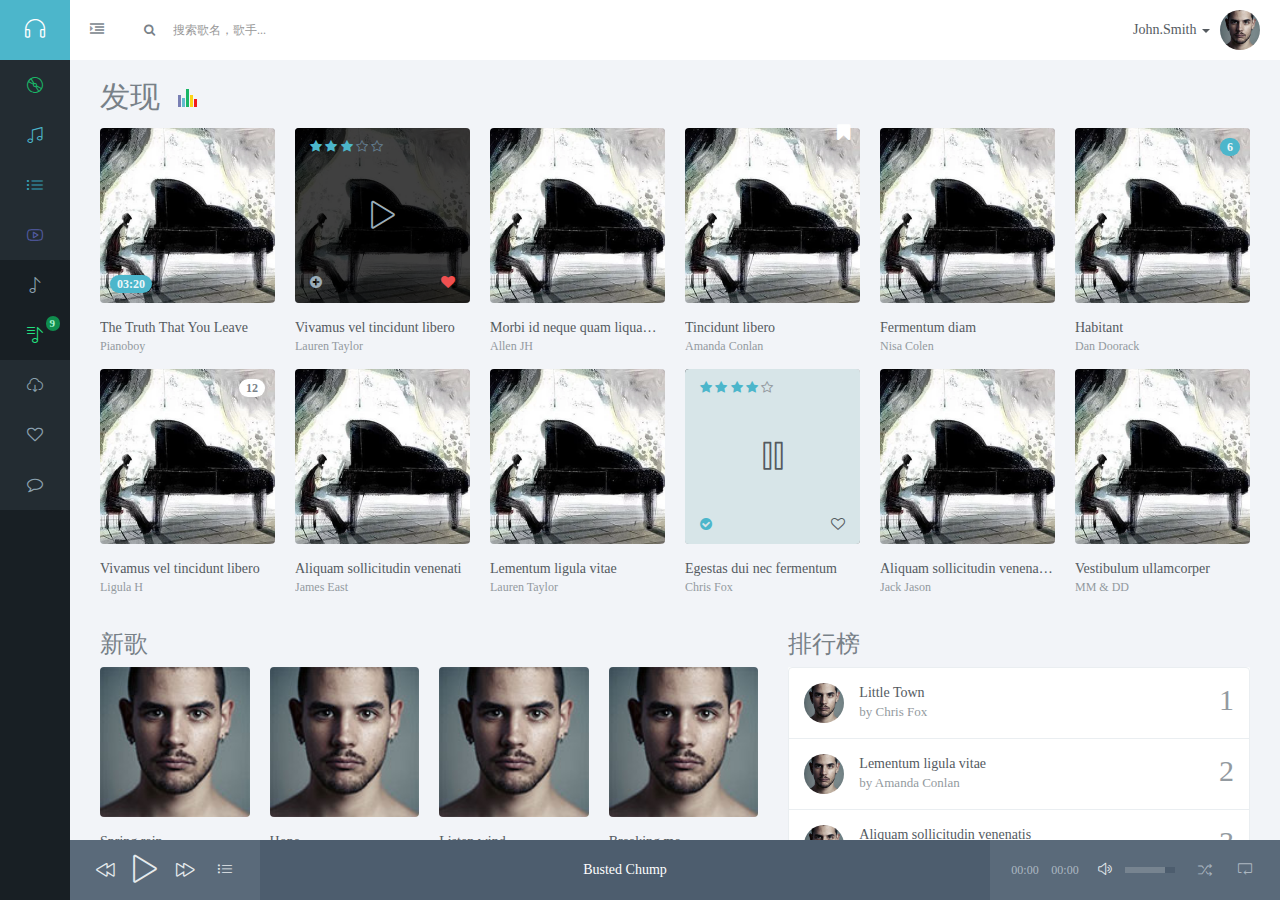
==== changyinge/index.html @ 6656dd07 "sun" ====
<!DOCTYPE html>
<html lang="en" class="app">
<head>  
  <meta charset="utf-8" />
  <title>畅音阁</title>
  <meta name="description" content="app, web app, responsive, admin dashboard, admin, flat, flat ui, ui kit, off screen nav" />
  <meta name="viewport" content="width=device-width, initial-scale=1, maximum-scale=1" />
  <link rel="stylesheet" href="js/jPlayer/jplayer.flat.css" type="text/css" />
  <link rel="stylesheet" href="css/bootstrap.css" type="text/css" />
  <link rel="stylesheet" href="css/animate.css" type="text/css" />
  <link rel="stylesheet" href="css/font-awesome.min.css" type="text/css" />
  <link rel="stylesheet" href="css/simple-line-icons.css" type="text/css" />
  <link rel="stylesheet" href="css/font.css" type="text/css" />
  <link rel="stylesheet" href="css/app.css" type="text/css" />  
    <!--[if lt IE 9]>
    <script src="js/ie/html5shiv.js"></script>
    <script src="js/ie/respond.min.js"></script>
    <script src="js/ie/excanvas.js"></script>
  <![endif]-->
</head>
<body class="">
  <section class="vbox">
    <header class="bg-white-only header header-md navbar navbar-fixed-top-xs">
      <div class="navbar-header aside bg-info nav-xs">
        <a class="btn btn-link visible-xs" data-toggle="class:nav-off-screen,open" data-target="#nav,html">
          <i class="icon-list"></i>
        </a>
        <a href="index.html" class="navbar-brand text-lt">
          <i class="icon-earphones"></i>
          <img src="images/logo.png" alt="." class="hide">
          <span class="hidden-nav-xs m-l-sm">听歌</span>
        </a>
        <a class="btn btn-link visible-xs" data-toggle="dropdown" data-target=".user">
          <i class="icon-settings"></i>
        </a>
      </div>      <ul class="nav navbar-nav hidden-xs">
        <li>
          <a href="#nav,.navbar-header" data-toggle="class:nav-xs,nav-xs" class="text-muted">
            <i class="fa fa-indent text"></i>
            <i class="fa fa-dedent text-active"></i>
          </a>
        </li>
      </ul>
      <form class="navbar-form navbar-left input-s-lg m-t m-l-n-xs hidden-xs" role="search">
        <div class="form-group">
          <div class="input-group">
            <span class="input-group-btn">
              <button type="submit" class="btn btn-sm bg-white btn-icon rounded"><i class="fa fa-search"></i></button>
            </span>
            <input type="text" class="form-control input-sm no-border rounded" placeholder="搜索歌名，歌手...">
          </div>
        </div>
      </form>
      <div class="navbar-right ">
        <ul class="nav navbar-nav m-n hidden-xs nav-user user">
          <li class="dropdown">
            <a href="#" class="dropdown-toggle bg clear" data-toggle="dropdown" >
              <span class="thumb-sm avatar pull-right m-t-n-sm m-b-n-sm m-l-sm">
                <img src="images/a0.png" alt="..." id="userImg">
              </span>
              <span id="userName">John.Smith</span> <b class="caret"></b>
            </a>
            <ul class="dropdown-menu animated fadeInRight">            
              <li>
                <span class="arrow top"></span>
                <a href="#" id="settings">设置</a>
              </li>
              <li class="divider"></li>
              <li>
                <a href="#" id="logout">退出登录</a>
              </li>
            </ul>
          </li>
        </ul>
      </div>      
    </header>
    <section>
      <section class="hbox stretch">
        <!-- .aside -->
        <aside class="bg-black dk nav-xs aside hidden-print" id="nav">          
          <section class="vbox">
            <section class="w-f-md scrollable">
              <div class="slim-scroll" data-height="auto" data-disable-fade-out="true" data-distance="0" data-size="10px" data-railOpacity="0.2">
                


                <!-- nav -->                 
                <nav class="nav-primary hidden-xs">
                  <ul class="nav bg clearfix">
                    <li class="hidden-nav-xs padder m-t m-b-sm text-xs text-muted">
                      发现
                    </li>
                    <li>
                      <a href="index.html">
                        <i class="icon-disc icon text-success"></i>
                        <span class="font-bold">新歌</span>
                      </a>
                    </li>
                    <li>
                      <a href="genres.html">
                        <i class="icon-music-tone-alt icon text-info"></i>
                        <span class="font-bold">分类</span>
                      </a>
                    </li>
                    
                    <li>
                      <a href="listen.html">
                        <i class="icon-list icon  text-info-dker"></i>
                        <span class="font-bold">播放</span>
                      </a>
                    </li>
                    <li>
                      <a href="video.html" data-target="#content" data-el="#bjax-el" data-replace="true">
                        <i class="icon-social-youtube icon  text-primary"></i>
                        <span class="font-bold">MV</span>
                      </a>
                    </li>
                    <li class="m-b hidden-nav-xs"></li>
                  </ul>
                  
                  <ul class="nav text-sm">
                    <li class="hidden-nav-xs padder m-t m-b-sm text-xs text-muted">
                      <span class="pull-right"><a href="#"><i class="icon-plus i-lg"></i></a></span>
                      歌单
                    </li>
                    <li>
                      <a href="#">
                        <i class="icon-music-tone icon"></i>
                        <span class="font-bold">嘻哈
                        </span>
                      </a>
                    </li>
                    <li>
                      <a href="#">
                        <i class="icon-playlist icon text-success-lter"></i>
                        <b class="badge bg-success dker pull-right">9</b>
                        <span class="font-bold">爵士</span>
                      </a>
                    </li>
                  </ul>
                  <ul class="nav bg clearfix">
                    <li class="hidden-nav-xs padder m-t m-b-sm text-xs text-muted">
                      我的
                    </li>
                    <li>
                      <a href="download.html">
                        <i class="icon-cloud-download"></i>
                        <span class="font-bold">下载</span>
                      </a>
                    </li>
                    <li>
                      <a href="enshrine.html">
                        <i class="fa fa-heart-o"></i>
                        <span class="font-bold">收藏</span>
                      </a>
                    </li>
                    <li>
                      <a href="comment.html">
                        <i class="fa fa-comment-o"></i>
                        <span class="font-bold">评论</span>
                      </a>
                    </li>
                    <li class="m-b hidden-nav-xs"></li>
                  </ul>
                </nav>
                <!-- / nav -->
              </div>
            </section>
          </section>
        </aside>
        <!-- /.aside -->
        <section id="content">
          <section class="hbox stretch">
            <section>
              <section class="vbox">
                <section class="scrollable padder-lg w-f-md" id="bjax-target">
                  <h2 class="font-thin m-b">发现 <span class="musicbar animate inline m-l-sm" style="width:20px;height:20px">
                    <span class="bar1 a1 bg-primary lter"></span>
                    <span class="bar2 a2 bg-info lt"></span>
                    <span class="bar3 a3 bg-success"></span>
                    <span class="bar4 a4 bg-warning dk"></span>
                    <span class="bar5 a5 bg-danger dker"></span>
                  </span></h2>
                  <div class="row row-sm">
                    <div class="col-xs-6 col-sm-4 col-md-3 col-lg-2">
                      <div class="item">
                        <div class="pos-rlt">
                          <div class="bottom">
                            <span class="badge bg-info m-l-sm m-b-sm">03:20</span>
                          </div>
                          <div class="item-overlay opacity r r-2x bg-black">
                            <div class="text-info padder m-t-sm text-sm">
                              <i class="fa fa-star"></i>
                              <i class="fa fa-star"></i>
                              <i class="fa fa-star"></i>
                              <i class="fa fa-star"></i>
                              <i class="fa fa-star-o text-muted"></i>
                            </div>
                            <div class="center text-center m-t-n">
                              <a href="http://www.webcod.cn:8080/h.mp3"><i class="icon-control-play i-2x"></i></a>    <!-- 修改 -->
                            </div>
                            <div class="bottom padder m-b-sm">
                              <a href="#" class="pull-right">
                                <i class="fa fa-heart-o"></i>
                              </a>
                              <a href="#">
                                <i class="fa fa-plus-circle"></i>
                              </a>
                            </div>
                          </div>
                          <a href="#"><img src="images/p1.jpg" alt="" class="r r-2x img-full"></a>
                        </div>
                        <div class="padder-v">
                          <a href="#" class="text-ellipsis">The Truth That You Leave</a>
                          <a href="#" class="text-ellipsis text-xs text-muted">Pianoboy</a>
                        </div>
                      </div>
                    </div>
                    <div class="col-xs-6 col-sm-4 col-md-3 col-lg-2">
                      <div class="item">
                        <div class="pos-rlt">
                          <div class="item-overlay opacity r r-2x bg-black active">
                            <div class="text-info padder m-t-sm text-sm">
                              <i class="fa fa-star"></i>
                              <i class="fa fa-star"></i>
                              <i class="fa fa-star"></i>
                              <i class="fa fa-star-o text-muted"></i>
                              <i class="fa fa-star-o text-muted"></i>
                            </div>
                            <div class="center text-center m-t-n">
                              <a href="http://www.webcod.cn:8080/h.mp3" data-toggle="class">
                                <i class="icon-control-play i-2x text"></i>
                                <i class="icon-control-pause i-2x text-active"></i>
                              </a>
                            </div>
                            <div class="bottom padder m-b-sm">
                              <a href="#" class="pull-right active" data-toggle="class">
                                <i class="fa fa-heart-o text"></i>
                                <i class="fa fa-heart text-active text-danger"></i>
                              </a>
                              <a href="#" data-toggle="class">
                                <i class="fa fa-plus-circle text"></i>
                                <i class="fa fa-check-circle text-active text-info"></i>
                              </a>
                            </div>
                          </div>
                          <a href="#"><img src="images/p2.jpg" alt="" class="r r-2x img-full"></a>
                        </div>
                        <div class="padder-v">
                          <a href="#" class="text-ellipsis">Vivamus vel tincidunt libero</a>
                          <a href="#" class="text-ellipsis text-xs text-muted">Lauren Taylor</a>
                        </div>
                      </div>
                    </div>
                    <div class="clearfix visible-xs"></div>
                    <div class="col-xs-6 col-sm-4 col-md-3 col-lg-2">
                      <div class="item">
                        <div class="pos-rlt">
                          <div class="item-overlay opacity r r-2x bg-black">
                            <div class="text-info padder m-t-sm text-sm">
                              <i class="fa fa-star"></i>
                              <i class="fa fa-star"></i>
                              <i class="fa fa-star"></i>
                              <i class="fa fa-star"></i>
                              <i class="fa fa-star-o text-muted"></i>
                            </div>
                            <div class="center text-center m-t-n">
                              <a href="#"><i class="icon-control-play i-2x"></i></a>
                            </div>
                            <div class="bottom padder m-b-sm">
                              <a href="#" class="pull-right">
                                <i class="fa fa-heart-o"></i>
                              </a>
                              <a href="#">
                                <i class="fa fa-plus-circle"></i>
                              </a>
                            </div>
                          </div>
                          <a href="#"><img src="images/p3.jpg" alt="" class="r r-2x img-full"></a>
                        </div>
                        <div class="padder-v">
                          <a href="#" class="text-ellipsis">Morbi id neque quam liquam sollicitudin</a>
                          <a href="#" class="text-ellipsis text-xs text-muted">Allen JH</a>
                        </div>
                      </div>
                    </div>
                    <div class="col-xs-6 col-sm-4 col-md-3 col-lg-2">
                      <div class="item">
                        <div class="pos-rlt">
                          <div class="item-overlay opacity r r-2x bg-black">
                            <div class="text-info padder m-t-sm text-sm">
                              <i class="fa fa-star"></i>
                              <i class="fa fa-star"></i>
                              <i class="fa fa-star"></i>
                              <i class="fa fa-star"></i>
                              <i class="fa fa-star-o text-muted"></i>
                            </div>
                            <div class="center text-center m-t-n">
                              <a href="#"><i class="icon-control-play i-2x"></i></a>
                            </div>
                            <div class="bottom padder m-b-sm">
                              <a href="#" class="pull-right">
                                <i class="fa fa-heart-o"></i>
                              </a>
                              <a href="#">
                                <i class="fa fa-plus-circle"></i>
                              </a>
                            </div>
                          </div>
                          <div class="top">
                            <span class="pull-right m-t-n-xs m-r-sm text-white">
                              <i class="fa fa-bookmark i-lg"></i>
                            </span>
                          </div>
                          <a href="#"><img src="images/p4.jpg" alt="" class="r r-2x img-full"></a>
                        </div>
                        <div class="padder-v">
                          <a href="#" class="text-ellipsis">Tincidunt libero</a>
                          <a href="#" class="text-ellipsis text-xs text-muted">Amanda Conlan</a>
                        </div>
                      </div>
                    </div>
                    <div class="clearfix visible-xs"></div>
                    <div class="col-xs-6 col-sm-4 col-md-3 col-lg-2">
                      <div class="item">
                        <div class="pos-rlt">
                          <div class="item-overlay opacity r r-2x bg-black">
                            <div class="text-info padder m-t-sm text-sm">
                              <i class="fa fa-star"></i>
                              <i class="fa fa-star"></i>
                              <i class="fa fa-star"></i>
                              <i class="fa fa-star"></i>
                              <i class="fa fa-star-o text-muted"></i>
                            </div>
                            <div class="center text-center m-t-n">
                              <a href="#"><i class="icon-control-play i-2x"></i></a>
                            </div>
                            <div class="bottom padder m-b-sm">
                              <a href="#" class="pull-right">
                                <i class="fa fa-heart-o"></i>
                              </a>
                              <a href="#">
                                <i class="fa fa-plus-circle"></i>
                              </a>
                            </div>
                          </div>
                          <a href="#"><img src="images/p5.jpg" alt="" class="r r-2x img-full"></a>
                        </div>
                        <div class="padder-v">
                          <a href="#" class="text-ellipsis">Fermentum diam</a>
                          <a href="#" class="text-ellipsis text-xs text-muted">Nisa Colen</a>
                        </div>
                      </div>
                    </div>
                    <div class="col-xs-6 col-sm-4 col-md-3 col-lg-2">
                      <div class="item">
                        <div class="pos-rlt">
                          <div class="top">
                            <span class="pull-right m-t-sm m-r-sm badge bg-info">6</span>
                          </div>
                          <div class="item-overlay opacity r r-2x bg-black">
                            <div class="text-info padder m-t-sm text-sm">
                              <i class="fa fa-star"></i>
                              <i class="fa fa-star"></i>
                              <i class="fa fa-star"></i>
                              <i class="fa fa-star"></i>
                              <i class="fa fa-star-o text-muted"></i>
                            </div>
                            <div class="center text-center m-t-n">
                              <a href="#"><i class="icon-control-play i-2x"></i></a>
                            </div>
                            <div class="bottom padder m-b-sm">
                              <a href="#" class="pull-right">
                                <i class="fa fa-heart-o"></i>
                              </a>
                              <a href="#">
                                <i class="fa fa-plus-circle"></i>
                              </a>
                            </div>
                          </div>                          
                          <a href="#"><img src="images/p6.jpg" alt="" class="r r-2x img-full"></a>
                        </div>
                        <div class="padder-v">
                          <a href="#" class="text-ellipsis">Habitant</a>
                          <a href="#" class="text-ellipsis text-xs text-muted">Dan Doorack</a>
                        </div>
                      </div>
                    </div>
                    <div class="clearfix visible-xs"></div>
                    <div class="col-xs-6 col-sm-4 col-md-3 col-lg-2">
                      <div class="item">
                        <div class="pos-rlt">
                          <div class="item-overlay opacity r r-2x bg-black">
                            <div class="text-info padder m-t-sm text-sm">
                              <i class="fa fa-star"></i>
                              <i class="fa fa-star"></i>
                              <i class="fa fa-star"></i>
                              <i class="fa fa-star"></i>
                              <i class="fa fa-star-o text-muted"></i>
                            </div>
                            <div class="center text-center m-t-n">
                              <a href="#"><i class="icon-control-play i-2x"></i></a>
                            </div>
                            <div class="bottom padder m-b-sm">
                              <a href="#" class="pull-right">
                                <i class="fa fa-heart-o"></i>
                              </a>
                              <a href="#">
                                <i class="fa fa-plus-circle"></i>
                              </a>
                            </div>
                          </div>
                          <div class="top">
                            <span class="pull-right m-t-sm m-r-sm badge bg-white">12</span>
                          </div>
                          <a href="#"><img src="images/p7.jpg" alt="" class="r r-2x img-full"></a>
                        </div>
                        <div class="padder-v">
                          <a href="#" class="text-ellipsis">Vivamus vel tincidunt libero</a>
                          <a href="#" class="text-ellipsis text-xs text-muted">Ligula H</a>
                        </div>
                      </div>
                    </div>
                    <div class="col-xs-6 col-sm-4 col-md-3 col-lg-2">
                      <div class="item">
                        <div class="pos-rlt">
                          <div class="item-overlay opacity r r-2x bg-black">
                            <div class="text-info padder m-t-sm text-sm">
                              <i class="fa fa-star"></i>
                              <i class="fa fa-star"></i>
                              <i class="fa fa-star"></i>
                              <i class="fa fa-star"></i>
                              <i class="fa fa-star-o text-muted"></i>
                            </div>
                            <div class="center text-center m-t-n">
                              <a href="#"><i class="icon-control-play i-2x"></i></a>
                            </div>
                            <div class="bottom padder m-b-sm">
                              <a href="#" class="pull-right">
                                <i class="fa fa-heart-o"></i>
                              </a>
                              <a href="#">
                                <i class="fa fa-plus-circle"></i>
                              </a>
                            </div>
                          </div>
                          <a href="#"><img src="images/p8.jpg" alt="" class="r r-2x img-full"></a>
                        </div>
                        <div class="padder-v">
                          <a href="#" class="text-ellipsis">Aliquam sollicitudin venenati</a>
                          <a href="#" class="text-ellipsis text-xs text-muted">James East</a>
                        </div>
                      </div>
                    </div>
                    <div class="clearfix visible-xs"></div>
                    <div class="col-xs-6 col-sm-4 col-md-3 col-lg-2">
                      <div class="item">
                        <div class="pos-rlt">
                          <div class="item-overlay opacity r r-2x bg-black">
                            <div class="text-info padder m-t-sm text-sm">
                              <i class="fa fa-star"></i>
                              <i class="fa fa-star"></i>
                              <i class="fa fa-star"></i>
                              <i class="fa fa-star"></i>
                              <i class="fa fa-star-o text-muted"></i>
                            </div>
                            <div class="center text-center m-t-n">
                              <a href="#"><i class="icon-control-play i-2x"></i></a>
                            </div>
                            <div class="bottom padder m-b-sm">
                              <a href="#" class="pull-right">
                                <i class="fa fa-heart-o"></i>
                              </a>
                              <a href="#">
                                <i class="fa fa-plus-circle"></i>
                              </a>
                            </div>
                          </div>
                          <a href="#"><img src="images/p9.jpg" alt="" class="r r-2x img-full"></a>
                        </div>
                        <div class="padder-v">
                          <a href="#" class="text-ellipsis">Lementum ligula vitae</a>
                          <a href="#" class="text-ellipsis text-xs text-muted">Lauren Taylor</a>
                        </div>
                      </div>
                    </div>
                    <div class="col-xs-6 col-sm-4 col-md-3 col-lg-2">
                      <div class="item">
                        <div class="pos-rlt">
                          <div class="item-overlay r r-2x bg-light dker active">
                            <div class="text-info padder m-t-sm text-sm">
                              <i class="fa fa-star"></i>
                              <i class="fa fa-star"></i>
                              <i class="fa fa-star"></i>
                              <i class="fa fa-star"></i>
                              <i class="fa fa-star-o text-muted"></i>
                            </div>
                            <div class="center text-center m-t-n">
                              <a href="#" data-toggle="class" class="active">
                                <i class="icon-control-play i-2x text"></i>
                                <i class="icon-control-pause i-2x text-active"></i>
                              </a>
                            </div>
                            <div class="bottom padder m-b-sm">
                              <a href="#" class="pull-right" data-toggle="class">
                                <i class="fa fa-heart-o text"></i>
                                <i class="fa fa-heart text-active text-danger"></i>
                              </a>
                              <a href="#" class="active" data-toggle="class">
                                <i class="fa fa-plus-circle text"></i>
                                <i class="fa fa-check-circle text-active text-info"></i>
                              </a>
                            </div>
                          </div>
                          <a href="#"><img src="images/p10.jpg" alt="" class="r r-2x img-full"></a>
                        </div>
                        <div class="padder-v">
                          <a href="#" class="text-ellipsis">Egestas dui nec fermentum </a>
                          <a href="#" class="text-ellipsis text-xs text-muted">Chris Fox</a>
                        </div>
                      </div>
                    </div>
                    <div class="clearfix visible-xs"></div>
                    <div class="col-xs-6 col-sm-4 col-md-3 col-lg-2">
                      <div class="item">
                        <div class="pos-rlt">
                          <div class="item-overlay opacity r r-2x bg-black">
                            <div class="text-info padder m-t-sm text-sm">
                              <i class="fa fa-star"></i>
                              <i class="fa fa-star"></i>
                              <i class="fa fa-star"></i>
                              <i class="fa fa-star"></i>
                              <i class="fa fa-star-o text-muted"></i>
                            </div>
                            <div class="center text-center m-t-n">
                              <a href="#"><i class="icon-control-play i-2x"></i></a>
                            </div>
                            <div class="bottom padder m-b-sm">
                              <a href="#" class="pull-right">
                                <i class="fa fa-heart-o"></i>
                              </a>
                              <a href="#">
                                <i class="fa fa-plus-circle"></i>
                              </a>
                            </div>
                          </div>
                          <a href="#"><img src="images/p11.jpg" alt="" class="r r-2x img-full"></a>
                        </div>
                        <div class="padder-v">
                          <a href="#" class="text-ellipsis">Aliquam sollicitudin venenatis ipsum</a>
                          <a href="#" class="text-ellipsis text-xs text-muted">Jack Jason</a>
                        </div>
                      </div>
                    </div>
                    <div class="col-xs-6 col-sm-4 col-md-3 col-lg-2">
                      <div class="item">
                        <div class="pos-rlt">
                          <div class="item-overlay opacity r r-2x bg-black">
                            <div class="text-info padder m-t-sm text-sm">
                              <i class="fa fa-star"></i>
                              <i class="fa fa-star"></i>
                              <i class="fa fa-star"></i>
                              <i class="fa fa-star"></i>
                              <i class="fa fa-star-o text-muted"></i>
                            </div>
                            <div class="center text-center m-t-n">
                              <a href="#"><i class="icon-control-play i-2x"></i></a>
                            </div>
                            <div class="bottom padder m-b-sm">
                              <a href="#" class="pull-right">
                                <i class="fa fa-heart-o"></i>
                              </a>
                              <a href="#">
                                <i class="fa fa-plus-circle"></i>
                              </a>
                            </div>
                          </div>
                          <a href="#"><img src="images/p12.jpg" alt="" class="r r-2x img-full"></a>
                        </div>
                        <div class="padder-v">
                          <a href="#" class="text-ellipsis">Vestibulum ullamcorper</a>
                          <a href="#" class="text-ellipsis text-xs text-muted">MM &amp; DD</a>
                        </div>
                      </div>
                    </div>
                  </div>
                  <div class="row">
                    <div class="col-md-7">
                      <h3 class="font-thin">新歌</h3>
                      <div class="row row-sm">
                        <div class="col-xs-6 col-sm-3">
                          <div class="item">
                            <div class="pos-rlt">
                              <div class="item-overlay opacity r r-2x bg-black">
                                <div class="center text-center m-t-n">
                                  <a href="#"><i class="fa fa-play-circle i-2x"></i></a>
                                </div>
                              </div>
                              <a href="#"><img src="images/a2.png" alt="" class="r r-2x img-full"></a>
                            </div>
                            <div class="padder-v">
                              <a href="#" class="text-ellipsis">Spring rain</a>
                              <a href="#" class="text-ellipsis text-xs text-muted">Miaow</a>
                            </div>
                          </div>
                        </div>
                        <div class="col-xs-6 col-sm-3">
                          <div class="item">
                            <div class="pos-rlt">
                              <div class="item-overlay opacity r r-2x bg-black">
                                <div class="center text-center m-t-n">
                                  <a href="#"><i class="fa fa-play-circle i-2x"></i></a>
                                </div>
                              </div>
                              <a href="#"><img src="images/a3.png" alt="" class="r r-2x img-full"></a>
                            </div>
                            <div class="padder-v">
                              <a href="#" class="text-ellipsis">Hope</a>
                              <a href="#" class="text-ellipsis text-xs text-muted">Miya</a>
                            </div>
                          </div>
                        </div>
                        <div class="col-xs-6 col-sm-3">
                          <div class="item">
                            <div class="pos-rlt">
                              <div class="item-overlay opacity r r-2x bg-black">
                                <div class="center text-center m-t-n">
                                  <a href="#"><i class="fa fa-play-circle i-2x"></i></a>
                                </div>
                              </div>
                              <a href="#"><img src="images/a8.png" alt="" class="r r-2x img-full"></a>
                            </div>
                            <div class="padder-v">
                              <a href="#" class="text-ellipsis">Listen wind</a>
                              <a href="#" class="text-ellipsis text-xs text-muted">Soyia Jess</a>
                            </div>
                          </div>
                        </div>
                        <div class="col-xs-6 col-sm-3">
                          <div class="item">
                            <div class="pos-rlt">
                              <div class="item-overlay opacity r r-2x bg-black">
                                <div class="center text-center m-t-n">
                                  <a href="#"><i class="fa fa-play-circle i-2x"></i></a>
                                </div>
                              </div>
                              <a href="#"><img src="images/a9.png" alt="" class="r r-2x img-full"></a>
                            </div>
                            <div class="padder-v">
                              <a href="#" class="text-ellipsis">Breaking me</a>
                              <a href="#" class="text-ellipsis text-xs text-muted">Pett JA</a>
                            </div>
                          </div>
                        </div>
                        <div class="col-xs-6 col-sm-3">
                          <div class="item">
                            <div class="pos-rlt">
                              <div class="item-overlay opacity r r-2x bg-black">
                                <div class="center text-center m-t-n">
                                  <a href="#"><i class="fa fa-play-circle i-2x"></i></a>
                                </div>
                              </div>
                              <a href="#"><img src="images/a1.png" alt="" class="r r-2x img-full"></a>
                            </div>
                            <div class="padder-v">
                              <a href="#" class="text-ellipsis">Nothing</a>
                              <a href="#" class="text-ellipsis text-xs text-muted">Willion</a>
                            </div>
                          </div>
                        </div>
                        <div class="col-xs-6 col-sm-3">
                          <div class="item">
                            <div class="pos-rlt">
                              <div class="item-overlay opacity r r-2x bg-black">
                                <div class="center text-center m-t-n">
                                  <a href="#"><i class="fa fa-play-circle i-2x"></i></a>
                                </div>
                              </div>
                              <a href="#"><img src="images/a6.png" alt="" class="r r-2x img-full"></a>
                            </div>
                            <div class="padder-v">
                              <a href="#" class="text-ellipsis">Panda Style</a>
                              <a href="#" class="text-ellipsis text-xs text-muted">Lionie</a>
                            </div>
                          </div>
                        </div>
                        <div class="col-xs-6 col-sm-3">
                          <div class="item">
                            <div class="pos-rlt">
                              <div class="item-overlay opacity r r-2x bg-black">
                                <div class="center text-center m-t-n">
                                  <a href="#"><i class="fa fa-play-circle i-2x"></i></a>
                                </div>
                              </div>
                              <a href="#"><img src="images/a7.png" alt="" class="r r-2x img-full"></a>
                            </div>
                            <div class="padder-v">
                              <a href="#" class="text-ellipsis">Hook Me</a>
                              <a href="#" class="text-ellipsis text-xs text-muted">Gossi</a>
                            </div>
                          </div>
                        </div>
                        <div class="col-xs-6 col-sm-3">
                          <div class="item">
                            <div class="pos-rlt">
                              <div class="item-overlay opacity r r-2x bg-black">
                                <div class="center text-center m-t-n">
                                  <a href="#"><i class="fa fa-play-circle i-2x"></i></a>
                                </div>
                              </div>
                              <a href="#"><img src="images/a5.png" alt="" class="r r-2x img-full"></a>
                            </div>
                            <div class="padder-v">
                              <a href="#" class="text-ellipsis">Tempered Song</a>
                              <a href="#" class="text-ellipsis text-xs text-muted">Miaow</a>
                            </div>
                          </div>
                        </div>
                      </div>
                    </div>
                    <div class="col-md-5">
                      <h3 class="font-thin">排行榜</h3>
                      <div class="list-group bg-white list-group-lg no-bg auto">                          
                        <a href="#" class="list-group-item clearfix">
                          <span class="pull-right h2 text-muted m-l">1</span>
                          <span class="pull-left thumb-sm avatar m-r">
                            <img src="images/a4.png" alt="...">
                          </span>
                          <span class="clear">
                            <span>Little Town</span>
                            <small class="text-muted clear text-ellipsis">by Chris Fox</small>
                          </span>
                        </a>
                        <a href="#" class="list-group-item clearfix">
                          <span class="pull-right h2 text-muted m-l">2</span>
                          <span class="pull-left thumb-sm avatar m-r">
                            <img src="images/a5.png" alt="...">
                          </span>
                          <span class="clear">
                            <span>Lementum ligula vitae</span>
                            <small class="text-muted clear text-ellipsis">by Amanda Conlan</small>
                          </span>
                        </a>
                        <a href="#" class="list-group-item clearfix">
                          <span class="pull-right h2 text-muted m-l">3</span>
                          <span class="pull-left thumb-sm avatar m-r">
                            <img src="images/a6.png" alt="...">
                          </span>
                          <span class="clear">
                            <span>Aliquam sollicitudin venenatis</span>
                            <small class="text-muted clear text-ellipsis">by Dan Doorack</small>
                          </span>
                        </a>
                        <a href="#" class="list-group-item clearfix">
                          <span class="pull-right h2 text-muted m-l">4</span>
                          <span class="pull-left thumb-sm avatar m-r">
                            <img src="images/a7.png" alt="...">
                          </span>
                          <span class="clear">
                            <span>Aliquam sollicitudin venenatis ipsum</span>
                            <small class="text-muted clear text-ellipsis">by Lauren Taylor</small>
                          </span>
                        </a>
                        <a href="#" class="list-group-item clearfix">
                          <span class="pull-right h2 text-muted m-l">5</span>
                          <span class="pull-left thumb-sm avatar m-r">
                            <img src="images/a8.png" alt="...">
                          </span>
                          <span class="clear">
                            <span>Vestibulum ullamcorper</span>
                            <small class="text-muted clear text-ellipsis">by Dan Doorack</small>
                          </span>
                        </a>
                      </div>
                    </div>
                  </div>
                  
                </section>
                <footer class="footer bg-dark">
                  <div id="jp_container_N">
                    <div class="jp-type-playlist">
                      <div id="jplayer_N" class="jp-jplayer hide"></div>
                      <div class="jp-gui">
                        <div class="jp-video-play hide">
                          <a class="jp-video-play-icon">play</a>
                        </div>
                        <div class="jp-interface">
                          <div class="jp-controls">
                            <div><a class="jp-previous"><i class="icon-control-rewind i-lg"></i></a></div>
                            <div>
                              <a class="jp-play"><i class="icon-control-play i-2x"></i></a>
                              <a class="jp-pause hid"><i class="icon-control-pause i-2x"></i></a>
                            </div>
                            <div><a class="jp-next"><i class="icon-control-forward i-lg"></i></a></div>
                            <div class="hide"><a class="jp-stop"><i class="fa fa-stop"></i></a></div>
                            <div><a class="" data-toggle="dropdown" data-target="#playlist"><i class="icon-list"></i></a></div>
                            <div class="jp-progress hidden-xs">
                              <div class="jp-seek-bar dk">
                                <div class="jp-play-bar bg-info">
                                </div>
                                <div class="jp-title text-lt">
                                  <ul>
                                    <li></li>
                                  </ul>
                                </div>
                              </div>
                            </div>
                            <div class="hidden-xs hidden-sm jp-current-time text-xs text-muted"></div>
                            <div class="hidden-xs hidden-sm jp-duration text-xs text-muted"></div>
                            <div class="hidden-xs hidden-sm">
                              <a class="jp-mute" title="音量"><i class="icon-volume-2"></i></a>
                              <a class="jp-unmute hid" title="unmute"><i class="icon-volume-off"></i></a>
                            </div>
                            <div class="hidden-xs hidden-sm jp-volume">
                              <div class="jp-volume-bar dk">
                                <div class="jp-volume-bar-value lter"></div>
                              </div>
                            </div>
                            <div>
                              <a class="jp-shuffle" title="随机播放"><i class="icon-shuffle text-muted"></i></a>
                              <a class="jp-shuffle-off hid" title="关闭随机播放"><i class="icon-shuffle text-lt"></i></a>
                            </div>
                            <div>
                              <a class="jp-repeat" title="重复播放"><i class="icon-loop text-muted"></i></a>
                              <a class="jp-repeat-off hid" title="关闭重复播放"><i class="icon-loop text-lt"></i></a>
                            </div>
                            <div class="hide">
                              <a class="jp-full-screen" title="full screen"><i class="fa fa-expand"></i></a>
                              <a class="jp-restore-screen" title="restore screen"><i class="fa fa-compress text-lt"></i></a>
                            </div>
                          </div>
                        </div>
                      </div>
                      <div class="jp-playlist dropup" id="playlist">
                        <ul class="dropdown-menu aside-xl dker">
                          <!-- The method Playlist.displayPlaylist() uses this unordered list -->
                          <li class="list-group-item"></li>
                        </ul>
                      </div>
                      <div class="jp-no-solution hide">
                        <span>Update Required</span>
                        To play the media you will need to either update your browser to a recent version or update your <a href="http://get.adobe.com/flashplayer/" target="_blank">Flash plugin</a>.
                      </div>
                    </div>
                  </div>
                </footer>
              </section>
            </section>
            <!-- side content -->
            
          </section>
          <a href="#" class="hide nav-off-screen-block" data-toggle="class:nav-off-screen,open" data-target="#nav,html"></a>
        </section>
      </section>
    </section>    
  </section>
  <script src="js/jquery.min.js"></script>
  <!-- Bootstrap -->
  <script src="js/bootstrap.js"></script>
  <!-- App -->
  <script src="js/app.js"></script>  
  <script src="js/slimscroll/jquery.slimscroll.min.js"></script>
    <script src="js/app.plugin.js"></script>
  <script type="text/javascript" src="js/jPlayer/jquery.jplayer.min.js"></script>
  <script type="text/javascript" src="js/jPlayer/add-on/jplayer.playlist.min.js"></script>
  <script type="text/javascript" src="js/jPlayer/demo.js"></script>

  <script type="text/javascript" src="js/logout.js"></script>
<div style="display:none"><script src='http://v7.cnzz.com/stat.php?id=155540&web_id=155540' language='JavaScript' charset='gb2312'></script></div>
</body>
</html>
---- changyinge/js/jPlayer/jplayer.flat.css ----
/*controls*/
.jp-controls {
	display: table;
	table-layout: fixed;
	border-spacing: 0;
	width: 100%;
}
.jp-controls a{
	cursor: pointer;
	display: inline-block;
	padding: 10px 5px;
}

.jp-controls a i{
	line-height: inherit;
}
.jp-controls > div{
	display: table-cell;
	vertical-align: middle;
	text-align: center;
	width: 40px;
	height: 60px;
}
div.jp-progress{
	width: auto;
	padding: 0 15px;
	vertical-align: top;
	position: relative;
}
.jp-seek-bar{
	position: relative;
}
.jp-title{
	position: absolute;
	left: 25px;
	top: 0;
	right: 25px;
	display: block !important;
	line-height: 60px;
}
.jp-title ul{
	list-style: none;
	margin: 0;
	padding: 0;	
}

.jp-title li{
	overflow: hidden;
	text-overflow: ellipsis;
	white-space: nowrap;
}
.jp-artist{
	opacity: 0.6;
}

.jp-play-bar{
	height: 60px;
}
.jp-volume{
	width: 60px !important;
	padding-right:10px !important;
}
.jp-volume-bar-value{
  height: 6px;
}
a.hid{
	display: none;
}

/*video*/
.jp-video{
	font-size: 0;
	line-height: 0;
	min-height: 160px;
}
.jp-video-play{
	display: inline-block;
	position: absolute;
	left: 50%;
	top: 50%;
	cursor: pointer;
	margin-left: -30px;
	margin-top: -65px;
}
.jp-video-full {
	/* Rules for IE6 (full-screen) */
	width:480px;
	height:270px;
	/* Rules for IE7 (full-screen) - Otherwise the relative container causes other page items that are not position:static (default) to appear over the video/gui. */
	position:static !important; position:relative;
}

/* The z-index rule is defined in this manner to enable Popcorn plugins that add overlays to video area. EG. Subtitles. */
.jp-video-full div div {
	z-index:1000;
}

.jp-video-full .jp-jplayer {
	top: 0;
	left: 0;
	position: fixed !important; position: relative; /* Rules for IE6 (full-screen) */
	overflow: hidden;
}

.jp-video-full .jp-gui {
	position: fixed !important; position: static; /* Rules for IE6 (full-screen) */
	top: 0;
	left: 0;
	width:100%;
	height:100%;
	z-index:1001; /* 1 layer above the others. */
}

.jp-video-full .jp-interface {
	position: absolute !important; position: relative; /* Rules for IE6 (full-screen) */
	bottom: 0;
	left: 0;
}


/*playlist*/

.jp-playlist ul{
	max-height: 320px;
	overflow-x: hidden;
	overflow-y: auto; 
	padding: 0;
	display: none !important;
}

.jp-playlist.open ul{
	display: block !important;
	bottom: 60px;
	left: 180px;
}

.jp-playlist li{
	list-style: none;
	position: relative;
}

.jp-playlist-item{	
	display: block;
	overflow: hidden;
	text-overflow: ellipsis;
	white-space: nowrap;
	border-top: 1px solid rgba(255, 255, 255, .1);
	padding: 12px 40px 12px 8px;
}
.jp-playlist-item:focus{
	outline: 0;
}

.jp-playlist-item:before{
	display: inline-block;
	text-align: center;
	width: 30px;
	font-family: FontAwesome;
	content:"\f0da";
	opacity: 0.6;
}

a.jp-playlist-current:before{
	content:"\f144";
	opacity: 1;
}

.jp-playlist li:first-child .jp-playlist-item{
	border-width: 0;
}

.jp-playlist-item-remove{
	font-size: 15px;
	display: block;
	position: absolute;
	right: 0;
	top: 0;
	padding: 11px 18px;
	opacity: 0.6;
}


@media (max-width: 767px) {
	.footer .jp-gui{
		margin: 0 -10px;
	}
	div.jp-progress{
		padding: 0 10px;
	}
	.jp-playlist.open ul{
		display: block !important;
		bottom: 60px;
		left: 0px;
		right: 0px;
	}
}
---- changyinge/css/simple-line-icons.css ----
@font-face {
	font-family: 'Simple-Line-Icons';
	src:url('../fonts/Simple-Line-Icons.eot');
	src:url('../fonts/Simple-Line-Icons.eot?#iefix') format('embedded-opentype'),
		url('../fonts/Simple-Line-Icons.woff') format('woff'),
		url('../fonts/Simple-Line-Icons.ttf') format('truetype'),
		url('../fonts/Simple-Line-Icons.svg#Simple-Line-Icons') format('svg');
	font-weight: normal;
	font-style: normal;
}

/* Use the following CSS code if you want to use data attributes for inserting your icons */
[data-icon]:before {
	font-family: 'Simple-Line-Icons';
	content: attr(data-icon);
	speak: none;
	font-weight: normal;
	font-variant: normal;
	text-transform: none;
	line-height: 1;
	-webkit-font-smoothing: antialiased;
	-moz-osx-font-smoothing: grayscale;
}

/* Use the following CSS code if you want to have a class per icon */
/*
Instead of a list of all class selectors,
you can use the generic selector below, but it's slower:
[class*="icon-"] {
*/
.icon-user-female, .icon-user-follow, .icon-user-following, .icon-user-unfollow, .icon-trophy, .icon-screen-smartphone, .icon-screen-desktop, .icon-plane, .icon-notebook, .icon-moustache, .icon-mouse, .icon-magnet, .icon-energy, .icon-emoticon-smile, .icon-disc, .icon-cursor-move, .icon-crop, .icon-credit-card, .icon-chemistry, .icon-user, .icon-speedometer, .icon-social-youtube, .icon-social-twitter, .icon-social-tumblr, .icon-social-facebook, .icon-social-dropbox, .icon-social-dribbble, .icon-shield, .icon-screen-tablet, .icon-magic-wand, .icon-hourglass, .icon-graduation, .icon-ghost, .icon-game-controller, .icon-fire, .icon-eyeglasses, .icon-envelope-open, .icon-envelope-letter, .icon-bell, .icon-badge, .icon-anchor, .icon-wallet, .icon-vector, .icon-speech, .icon-puzzle, .icon-printer, .icon-present, .icon-playlist, .icon-pin, .icon-picture, .icon-map, .icon-layers, .icon-handbag, .icon-globe-alt, .icon-globe, .icon-frame, .icon-folder-alt, .icon-film, .icon-feed, .icon-earphones-alt, .icon-earphones, .icon-drop, .icon-drawer, .icon-docs, .icon-directions, .icon-direction, .icon-diamond, .icon-cup, .icon-compass, .icon-call-out, .icon-call-in, .icon-call-end, .icon-calculator, .icon-bubbles, .icon-briefcase, .icon-book-open, .icon-basket-loaded, .icon-basket, .icon-bag, .icon-action-undo, .icon-action-redo, .icon-wrench, .icon-umbrella, .icon-trash, .icon-tag, .icon-support, .icon-size-fullscreen, .icon-size-actual, .icon-shuffle, .icon-share-alt, .icon-share, .icon-rocket, .icon-question, .icon-pie-chart, .icon-pencil, .icon-note, .icon-music-tone-alt, .icon-music-tone, .icon-microphone, .icon-loop, .icon-logout, .icon-login, .icon-list, .icon-like, .icon-home, .icon-grid, .icon-graph, .icon-equalizer, .icon-dislike, .icon-cursor, .icon-control-start, .icon-control-rewind, .icon-control-play, .icon-control-pause, .icon-control-forward, .icon-control-end, .icon-calendar, .icon-bulb, .icon-bar-chart, .icon-arrow-up, .icon-arrow-right, .icon-arrow-left, .icon-arrow-down, .icon-ban, .icon-bubble, .icon-camcorder, .icon-camera, .icon-check, .icon-clock, .icon-close, .icon-cloud-download, .icon-cloud-upload, .icon-doc, .icon-envelope, .icon-eye, .icon-flag, .icon-folder, .icon-heart, .icon-info, .icon-key, .icon-link, .icon-lock, .icon-lock-open, .icon-magnifier, .icon-magnifier-add, .icon-magnifier-remove, .icon-paper-clip, .icon-paper-plane, .icon-plus, .icon-pointer, .icon-power, .icon-refresh, .icon-reload, .icon-settings, .icon-star, .icon-symbol-female, .icon-symbol-male, .icon-target, .icon-volume-1, .icon-volume-2, .icon-volume-off, .icon-users {
	font-family: 'Simple-Line-Icons';
	speak: none;
	font-style: normal;
	font-weight: normal;
	font-variant: normal;
	text-transform: none;
	line-height: 1;
	-webkit-font-smoothing: antialiased;
}
.icon-user-female:before {
	content: "\e000";
}
.icon-user-follow:before {
	content: "\e002";
}
.icon-user-following:before {
	content: "\e003";
}
.icon-user-unfollow:before {
	content: "\e004";
}
.icon-trophy:before {
	content: "\e006";
}
.icon-screen-smartphone:before {
	content: "\e010";
}
.icon-screen-desktop:before {
	content: "\e011";
}
.icon-plane:before {
	content: "\e012";
}
.icon-notebook:before {
	content: "\e013";
}
.icon-moustache:before {
	content: "\e014";
}
.icon-mouse:before {
	content: "\e015";
}
.icon-magnet:before {
	content: "\e016";
}
.icon-energy:before {
	content: "\e020";
}
.icon-emoticon-smile:before {
	content: "\e021";
}
.icon-disc:before {
	content: "\e022";
}
.icon-cursor-move:before {
	content: "\e023";
}
.icon-crop:before {
	content: "\e024";
}
.icon-credit-card:before {
	content: "\e025";
}
.icon-chemistry:before {
	content: "\e026";
}
.icon-user:before {
	content: "\e005";
}
.icon-speedometer:before {
	content: "\e007";
}
.icon-social-youtube:before {
	content: "\e008";
}
.icon-social-twitter:before {
	content: "\e009";
}
.icon-social-tumblr:before {
	content: "\e00a";
}
.icon-social-facebook:before {
	content: "\e00b";
}
.icon-social-dropbox:before {
	content: "\e00c";
}
.icon-social-dribbble:before {
	content: "\e00d";
}
.icon-shield:before {
	content: "\e00e";
}
.icon-screen-tablet:before {
	content: "\e00f";
}
.icon-magic-wand:before {
	content: "\e017";
}
.icon-hourglass:before {
	content: "\e018";
}
.icon-graduation:before {
	content: "\e019";
}
.icon-ghost:before {
	content: "\e01a";
}
.icon-game-controller:before {
	content: "\e01b";
}
.icon-fire:before {
	content: "\e01c";
}
.icon-eyeglasses:before {
	content: "\e01d";
}
.icon-envelope-open:before {
	content: "\e01e";
}
.icon-envelope-letter:before {
	content: "\e01f";
}
.icon-bell:before {
	content: "\e027";
}
.icon-badge:before {
	content: "\e028";
}
.icon-anchor:before {
	content: "\e029";
}
.icon-wallet:before {
	content: "\e02a";
}
.icon-vector:before {
	content: "\e02b";
}
.icon-speech:before {
	content: "\e02c";
}
.icon-puzzle:before {
	content: "\e02d";
}
.icon-printer:before {
	content: "\e02e";
}
.icon-present:before {
	content: "\e02f";
}
.icon-playlist:before {
	content: "\e030";
}
.icon-pin:before {
	content: "\e031";
}
.icon-picture:before {
	content: "\e032";
}
.icon-map:before {
	content: "\e033";
}
.icon-layers:before {
	content: "\e034";
}
.icon-handbag:before {
	content: "\e035";
}
.icon-globe-alt:before {
	content: "\e036";
}
.icon-globe:before {
	content: "\e037";
}
.icon-frame:before {
	content: "\e038";
}
.icon-folder-alt:before {
	content: "\e039";
}
.icon-film:before {
	content: "\e03a";
}
.icon-feed:before {
	content: "\e03b";
}
.icon-earphones-alt:before {
	content: "\e03c";
}
.icon-earphones:before {
	content: "\e03d";
}
.icon-drop:before {
	content: "\e03e";
}
.icon-drawer:before {
	content: "\e03f";
}
.icon-docs:before {
	content: "\e040";
}
.icon-directions:before {
	content: "\e041";
}
.icon-direction:before {
	content: "\e042";
}
.icon-diamond:before {
	content: "\e043";
}
.icon-cup:before {
	content: "\e044";
}
.icon-compass:before {
	content: "\e045";
}
.icon-call-out:before {
	content: "\e046";
}
.icon-call-in:before {
	content: "\e047";
}
.icon-call-end:before {
	content: "\e048";
}
.icon-calculator:before {
	content: "\e049";
}
.icon-bubbles:before {
	content: "\e04a";
}
.icon-briefcase:before {
	content: "\e04b";
}
.icon-book-open:before {
	content: "\e04c";
}
.icon-basket-loaded:before {
	content: "\e04d";
}
.icon-basket:before {
	content: "\e04e";
}
.icon-bag:before {
	content: "\e04f";
}
.icon-action-undo:before {
	content: "\e050";
}
.icon-action-redo:before {
	content: "\e051";
}
.icon-wrench:before {
	content: "\e052";
}
.icon-umbrella:before {
	content: "\e053";
}
.icon-trash:before {
	content: "\e054";
}
.icon-tag:before {
	content: "\e055";
}
.icon-support:before {
	content: "\e056";
}
.icon-size-fullscreen:before {
	content: "\e057";
}
.icon-size-actual:before {
	content: "\e058";
}
.icon-shuffle:before {
	content: "\e059";
}
.icon-share-alt:before {
	content: "\e05a";
}
.icon-share:before {
	content: "\e05b";
}
.icon-rocket:before {
	content: "\e05c";
}
.icon-question:before {
	content: "\e05d";
}
.icon-pie-chart:before {
	content: "\e05e";
}
.icon-pencil:before {
	content: "\e05f";
}
.icon-note:before {
	content: "\e060";
}
.icon-music-tone-alt:before {
	content: "\e061";
}
.icon-music-tone:before {
	content: "\e062";
}
.icon-microphone:before {
	content: "\e063";
}
.icon-loop:before {
	content: "\e064";
}
.icon-logout:before {
	content: "\e065";
}
.icon-login:before {
	content: "\e066";
}
.icon-list:before {
	content: "\e067";
}
.icon-like:before {
	content: "\e068";
}
.icon-home:before {
	content: "\e069";
}
.icon-grid:before {
	content: "\e06a";
}
.icon-graph:before {
	content: "\e06b";
}
.icon-equalizer:before {
	content: "\e06c";
}
.icon-dislike:before {
	content: "\e06d";
}
.icon-cursor:before {
	content: "\e06e";
}
.icon-control-start:before {
	content: "\e06f";
}
.icon-control-rewind:before {
	content: "\e070";
}
.icon-control-play:before {
	content: "\e071";
}
.icon-control-pause:before {
	content: "\e072";
}
.icon-control-forward:before {
	content: "\e073";
}
.icon-control-end:before {
	content: "\e074";
}
.icon-calendar:before {
	content: "\e075";
}
.icon-bulb:before {
	content: "\e076";
}
.icon-bar-chart:before {
	content: "\e077";
}
.icon-arrow-up:before {
	content: "\e078";
}
.icon-arrow-right:before {
	content: "\e079";
}
.icon-arrow-left:before {
	content: "\e07a";
}
.icon-arrow-down:before {
	content: "\e07b";
}
.icon-ban:before {
	content: "\e07c";
}
.icon-bubble:before {
	content: "\e07d";
}
.icon-camcorder:before {
	content: "\e07e";
}
.icon-camera:before {
	content: "\e07f";
}
.icon-check:before {
	content: "\e080";
}
.icon-clock:before {
	content: "\e081";
}
.icon-close:before {
	content: "\e082";
}
.icon-cloud-download:before {
	content: "\e083";
}
.icon-cloud-upload:before {
	content: "\e084";
}
.icon-doc:before {
	content: "\e085";
}
.icon-envelope:before {
	content: "\e086";
}
.icon-eye:before {
	content: "\e087";
}
.icon-flag:before {
	content: "\e088";
}
.icon-folder:before {
	content: "\e089";
}
.icon-heart:before {
	content: "\e08a";
}
.icon-info:before {
	content: "\e08b";
}
.icon-key:before {
	content: "\e08c";
}
.icon-link:before {
	content: "\e08d";
}
.icon-lock:before {
	content: "\e08e";
}
.icon-lock-open:before {
	content: "\e08f";
}
.icon-magnifier:before {
	content: "\e090";
}
.icon-magnifier-add:before {
	content: "\e091";
}
.icon-magnifier-remove:before {
	content: "\e092";
}
.icon-paper-clip:before {
	content: "\e093";
}
.icon-paper-plane:before {
	content: "\e094";
}
.icon-plus:before {
	content: "\e095";
}
.icon-pointer:before {
	content: "\e096";
}
.icon-power:before {
	content: "\e097";
}
.icon-refresh:before {
	content: "\e098";
}
.icon-reload:before {
	content: "\e099";
}
.icon-settings:before {
	content: "\e09a";
}
.icon-star:before {
	content: "\e09b";
}
.icon-symbol-female:before {
	content: "\e09c";
}
.icon-symbol-male:before {
	content: "\e09d";
}
.icon-target:before {
	content: "\e09e";
}
.icon-volume-1:before {
	content: "\e09f";
}
.icon-volume-2:before {
	content: "\e0a0";
}
.icon-volume-off:before {
	content: "\e0a1";
}
.icon-users:before {
	content: "\e001";
}
---- changyinge/css/font.css ----
*{
  font-family: "Microsoft Yahei";
}


@font-face {
  font-family: 'Source Sans Pro';
  font-style: normal;
  font-weight: 300;
  src: local('Source Sans Pro Light'), local('SourceSansPro-Light'), url('../fonts/sourcesanspro/sourcesanspro-light.woff') format('woff');
}
@font-face {
  font-family: 'Source Sans Pro';
  font-style: normal;
  font-weight: 400;
  src: local('Source Sans Pro'), local('SourceSansPro-Regular'), url('../fonts/sourcesanspro/sourcesanspro.woff') format('woff');
}
@font-face {
  font-family: 'Source Sans Pro';
  font-style: normal;
  font-weight: 700;
  src: local('Source Sans Pro Bold'), local('SourceSansPro-Bold'), url('../fonts/sourcesanspro/sourcesanspro-bold.woff') format('woff');
}
---- changyinge/css/app.css ----
html {
  background-color: #f2f4f8;
  overflow-x: hidden;
}
body {
  font-family: "Source Sans Pro", "Helvetica Neue", Helvetica, Arial, sans-serif;
  font-size: 14px;
  color: #788188;
  background-color: transparent;
  -webkit-font-smoothing: antialiased;
  line-height: 1.40;
}
.h1,
.h2,
.h3,
.h4,
.h5,
.h6 {
  margin: 0;
}
a {
  color: #545a5f;
  text-decoration: none;
}
a:hover,
a:focus {
  color: #303437;
  text-decoration: none;
}
label {
  font-weight: normal;
}
small,
.small {
  font-size: 13px;
}
.badge,
.label {
  font-weight: bold;
}
.badge {
  background-color: #aac4c8;
}
.badge.up {
  position: relative;
  top: -10px;
  padding: 3px 6px;
  margin-left: -10px;
}
.badge-sm {
  font-size: 85%;
  padding: 2px 5px !important;
}
.label-sm {
  padding-top: 0;
  padding-bottom: 0;
}
.badge-white {
  background-color: transparent;
  border: 1px solid rgba(255,255,255,0.35);
  padding: 2px 6px;
}
.badge-empty {
  background-color: transparent;
  border: 1px solid rgba(0,0,0,0.15);
  color: inherit;
}
.caret-white {
  border-top-color: #fff;
  border-top-color: rgba(255,255,255,0.65);
}
a:hover .caret-white {
  border-top-color: #fff;
}
.tooltip-inner {
  background-color: rgba(0,0,0,0.9);
  background-color: #5a6a7a;
}
.tooltip.top .tooltip-arrow {
  border-top-color: rgba(0,0,0,0.9);
  border-top-color: #5a6a7a;
}
.tooltip.right .tooltip-arrow {
  border-right-color: rgba(0,0,0,0.9);
  border-right-color: #5a6a7a;
}
.tooltip.bottom .tooltip-arrow {
  border-bottom-color: rgba(0,0,0,0.9);
  border-bottom-color: #5a6a7a;
}
.tooltip.left .tooltip-arrow {
  border-left-color: rgba(0,0,0,0.9);
  border-left-color: #5a6a7a;
}
.thumbnail {
  border-color: #eaeef1;
}
.popover-content {
  font-size: 12px;
  line-height: 1.5;
}
.progress-xs {
  height: 6px;
}
.progress-sm {
  height: 10px;
}
.progress-sm .progress-bar {
  font-size: 10px;
  line-height: 1em;
}
.progress,
.progress-bar {
  -webkit-box-shadow: none;
  box-shadow: none;
}
.breadcrumb {
  background-color: #fff;
  border: 1px solid #eaeef1;
  padding-left: 10px;
  margin-bottom: 10px;
}
.breadcrumb > li + li:before,
.breadcrumb > .active {
  color: inherit;
}
.accordion-group,
.accordion-inner {
  border-color: #eaeef1;
  border-radius: 2px;
}
.alert {
  font-size: 13px;
  box-shadow: inset 0 1px 0 rgba(255,255,255,0.2);
}
.alert .close i {
  font-size: 12px;
  font-weight: normal;
  display: block;
}
.form-control {
  border-color: #cbd5dd;
  border-radius: 2px;
}
.form-control,
.form-control:focus {
  -webkit-box-shadow: none;
  box-shadow: none;
}
.form-control:focus {
  border-color: #545ca6;
}
.input-s-sm {
  width: 120px;
}
.input-s {
  width: 200px;
}
.input-s-lg {
  width: 250px;
}
.input-lg {
  height: 45px;
}
.input-group-addon {
  border-color: #cbd5dd;
  background-color: #f1f5f6;
}
.list-group {
  border-radius: 2px;
}
.list-group.no-radius .list-group-item {
  border-radius: 0 !important;
}
.list-group.no-borders .list-group-item {
  border: none;
}
.list-group.no-border .list-group-item {
  border-width: 1px 0;
}
.list-group.no-bg .list-group-item {
  background-color: transparent;
}
.list-group-item {
  border-color: #eaeef1;
  padding-right: 15px;
}
a.list-group-item:hover,
a.list-group-item:focus {
  background-color: #eef3f4;
}
.list-group-item.media {
  margin-top: 0;
}
.list-group-item.active {
  color: #fff;
  border-color: #4cb6cb !important;
  background-color: #4cb6cb !important;
}
.list-group-item.active .text-muted {
  color: #c3e6ed;
}
.list-group-item.active a {
  color: #fff;
}
.list-group-alt .list-group-item:nth-child(2n+2) {
  background-color: rgba(0,0,0,0.02) !important;
}
.list-group-lg .list-group-item {
  padding-top: 15px;
  padding-bottom: 15px;
}
.list-group-sp .list-group-item {
  margin-bottom: 5px;
  border-radius: 3px;
}
.list-group-item > .badge {
  margin-right: 0;
}
.list-group-item > .fa-chevron-right {
  float: right;
  margin-top: 4px;
  margin-right: -5px;
}
.list-group-item > .fa-chevron-right + .badge {
  margin-right: 5px;
}
.nav-pills.no-radius > li > a {
  border-radius: 0;
}
.nav-pills > li.active > a {
  color: #fff !important;
  background-color: #4cb6cb;
}
.nav > li > a:hover,
.nav > li > a:focus {
  background-color: #edf2f3;
}
.nav.nav-sm > li > a {
  padding: 6px 8px;
}
.nav .open > a,
.nav .open > a:hover,
.nav .open > a:focus {
  background-color: #edf2f3;
}
.nav-tabs {
  border-color: #eaeef1;
}
.nav-tabs > li > a {
  border-radius: 2px 2px 0 0;
  border-bottom-color: #eaeef1 !important;
}
.nav-tabs > li.active > a {
  border-color: #eaeef1 !important;
  border-bottom-color: #fff !important;
}
.pagination > li > a {
  border-color: #eaeef1;
}
.pagination > li > a:hover,
.pagination > li > a:focus {
  border-color: #eaeef1;
  background-color: #e8eff0;
}
.panel {
  border-radius: 2px;
}
.panel.panel-default {
  border-color: #eaeef1;
}
.panel.panel-default > .panel-heading,
.panel.panel-default > .panel-footer {
  border-color: #eaeef1;
}
.panel .list-group-item {
  border-color: #f3f5f7;
}
.panel.no-borders {
  border-width: 0;
}
.panel.no-borders .panel-heading,
.panel.no-borders .panel-footer {
  border-width: 0;
}
.panel .table td,
.panel .table th {
  padding: 8px 15px;
  border-top: 1px solid #eaeef1;
}
.panel .table thead > tr > th {
  border-bottom: 1px solid #eaeef1;
}
.panel .table-striped > tbody > tr:nth-child(odd) > td,
.panel .table-striped > tbody > tr:nth-child(odd) > th {
  background-color: #f7fafa;
}
.panel .table-striped > thead th {
  background-color: #f7fafa;
  border-right: 1px solid #eaeef1;
}
.panel .table-striped > thead th:last-child {
  border-right: none;
}
.panel-heading {
  border-radius: 2px 2px 0 0;
}
.panel-default .panel-heading {
  background-color: #f7fafa;
}
.panel-heading.no-border {
  margin: -1px -1px 0 -1px;
  border: none;
}
.panel-heading .nav {
  margin: -10px -15px;
}
.panel-heading .nav-tabs {
  margin: -11px -16px;
}
.panel-heading .nav-tabs.nav-justified {
  width: auto;
}
.panel-heading .nav-tabs > li > a {
  margin: 0;
  padding-top: 9px;
}
.panel-heading .list-group {
  background: transparent;
}
.panel-footer {
  border-color: #eaeef1;
  border-radius: 0 0 2px 2px;
  background-color: #f7fafa;
}
.panel-group .panel-heading + .panel-collapse .panel-body {
  border-top: 1px solid #eaedef;
}
.open {
  z-index: 1050;
  position: relative;
}
.dropdown-menu {
  border-radius: 2px;
  -webkit-box-shadow: 0 2px 6px rgba(0,0,0,0.1);
  box-shadow: 0 2px 6px rgba(0,0,0,0.1);
  border: 1px solid #ddd;
  border: 1px solid rgba(0,0,0,0.1);
}
.dropdown-menu.pull-left {
  left: 100%;
}
.dropdown-menu > .panel {
  border: none;
  margin: -5px 0;
}
.dropdown-menu > li > a {
  padding: 5px 15px;
}
.dropdown-menu > li > a:hover,
.dropdown-menu > li > a:focus,
.dropdown-menu > .active > a,
.dropdown-menu > .active > a:hover,
.dropdown-menu > .active > a:focus {
  background-image: none;
  filter: none;
  background-color: #e8eff0 !important;
  color: #303437;
}
.dropdown-header {
  padding: 5px 15px;
}
.dropdown-submenu {
  position: relative;
}
.dropdown-submenu:hover > a,
.dropdown-submenu:focus > a {
  background-color: #e8eff0 !important;
  color: #788188;
}
.dropdown-submenu:hover > .dropdown-menu,
.dropdown-submenu:focus > .dropdown-menu {
  display: block;
}
.dropdown-submenu.pull-left {
  float: none !important;
}
.dropdown-submenu.pull-left > .dropdown-menu {
  left: -100%;
  margin-left: 10px;
}
.dropdown-submenu .dropdown-menu {
  left: 100%;
  top: 0;
  margin-top: -6px;
  margin-left: -1px;
}
.dropup .dropdown-submenu > .dropdown-menu {
  top: auto;
  bottom: 0;
}
.dropdown-select > li input {
  position: absolute;
  left: -9999em;
}
.carousel-control {
  width: 40px;
  color: #999;
  text-shadow: none;
}
.carousel-control:hover,
.carousel-control:focus {
  color: #ccc;
  text-decoration: none;
  opacity: 0.9;
  filter: alpha(opacity=90);
}
.carousel-control.left,
.carousel-control.right {
  background-image: none;
  filter: none;
}
.carousel-control i {
  position: absolute;
  top: 50%;
  left: 50%;
  z-index: 5;
  display: inline-block;
  width: 20px;
  height: 20px;
  margin-top: -10px;
  margin-left: -10px;
}
.carousel-indicators.out {
  bottom: -5px;
}
.carousel-indicators li {
  -webkit-transition: background-color .25s;
  transition: background-color .25s;
  background: #ddd;
  background-color: rgba(0,0,0,0.2);
  border: none;
}
.carousel-indicators .active {
  background: #f0f0f0;
  background-color: rgba(200,200,200,0.2);
  width: 10px;
  height: 10px;
  margin: 1px;
}
.carousel.carousel-fade .item {
  -webkit-transition: opacity .25s;
  transition: opacity .25s;
  -webkit-backface-visibility: hidden;
  -moz-backface-visibility: hidden;
  backface-visibility: hidden;
  opacity: 0;
  filter: alpha(opacity=0);
}
.carousel.carousel-fade .active {
  opacity: 1;
  filter: alpha(opacity=1);
}
.carousel.carousel-fade .active.left,
.carousel.carousel-fade .active.right {
  left: 0;
  z-index: 2;
  opacity: 0;
  filter: alpha(opacity=0);
}
.carousel.carousel-fade .next,
.carousel.carousel-fade .prev {
  left: 0;
  z-index: 1;
}
.carousel.carousel-fade .carousel-control {
  z-index: 3;
}
.col-lg-2-4 {
  position: relative;
  min-height: 1px;
  padding-left: 15px;
  padding-right: 15px;
}
.col-0 {
  clear: left;
}
.row.no-gutter {
  margin-left: 0;
  margin-right: 0;
}
.no-gutter [class*="col"] {
  padding: 0;
}
.modal-backdrop {
  background-color: #5a6a7a;
}
.modal-backdrop.in {
  opacity: 0.8;
  filter: alpha(opacity=80);
}
.modal-over {
  width: 100%;
  height: 100%;
  position: relative;
  background: #5a6a7a;
}
.modal-center {
  position: absolute;
  left: 50%;
  top: 50%;
}
.modal-content {
  -webkit-box-shadow: 0 2px 10px rgba(0,0,0,0.25);
  box-shadow: 0 2px 10px rgba(0,0,0,0.25);
}
.icon-muted {
  color: #ccc;
}
.navbar-inverse .navbar-collapse,
.navbar-inverse .navbar-form {
  border-color: transparent;
}
.navbar-fixed-top,
.navbar-fixed-bottom {
  position: fixed !important;
}
.navbar-fixed-top + * {
  padding-top: 50px;
}
.navbar-fixed-top.header-md + * {
  padding-top: 60px;
}
.header,
.footer {
  min-height: 50px;
  padding: 0 15px;
}
.header > p,
.footer > p {
  margin-top: 15px;
  display: inline-block;
}
.header > .btn,
.header > .btn-group,
.header > .btn-toolbar,
.footer > .btn,
.footer > .btn-group,
.footer > .btn-toolbar {
  margin-top: 10px;
}
.header > .btn-lg,
.footer > .btn-lg {
  margin-top: 0;
}
.header .nav-tabs,
.footer .nav-tabs {
  border: none;
  margin-left: -15px;
  margin-right: -15px;
}
.header .nav-tabs > li a,
.footer .nav-tabs > li a {
  border: none !important;
  border-radius: 0;
  padding-top: 15px;
  padding-bottom: 15px;
  line-height: 20px;
}
.header .nav-tabs > li a:hover,
.header .nav-tabs > li a:focus,
.footer .nav-tabs > li a:hover,
.footer .nav-tabs > li a:focus {
  background-color: transparent;
}
.header .nav-tabs > li.active a,
.footer .nav-tabs > li.active a {
  color: #788188;
}
.header .nav-tabs > li.active a,
.header .nav-tabs > li.active a:hover,
.footer .nav-tabs > li.active a,
.footer .nav-tabs > li.active a:hover {
  background-color: #f2f4f8;
}
.header .nav-tabs.nav-white > li.active a,
.header .nav-tabs.nav-white > li.active a:hover,
.footer .nav-tabs.nav-white > li.active a,
.footer .nav-tabs.nav-white > li.active a:hover {
  background-color: #fff;
}
.header.navbar,
.footer.navbar {
  border-radius: 0;
  border: none;
  margin-bottom: 0;
  padding: 0;
  position: relative;
  z-index: 1000;
}
body.container {
  padding: 0;
}
@media (orientation: landscape) {
  html.ios7.ipad > body {
    padding-bottom: 20px;
  }
}
@media (min-width: 768px) {
  body.container {
    -webkit-box-shadow: 0 3px 60px rgba(0,0,0,0.3);
    box-shadow: 0 3px 60px rgba(0,0,0,0.3);
    border-left: 1px solid #cbd5dd;
    border-right: 1px solid #cbd5dd;
  }
  .app,
  .app body {
    height: 100%;
    overflow: hidden;
  }
  .app .hbox.stretch {
    height: 100%;
  }
  .app .vbox > section,
  .app .vbox > footer {
    position: absolute;
  }
  .app .vbox.flex > section > section {
    overflow: auto;
  }
  .hbox {
    display: table;
    table-layout: fixed;
    border-spacing: 0;
    width: 100%;
  }
  .hbox > aside,
  .hbox > section {
    display: table-cell;
    vertical-align: top;
    height: 100%;
    float: none;
  }
  .hbox > aside.show,
  .hbox > aside.hidden-sm,
  .hbox > section.show,
  .hbox > section.hidden-sm {
    display: table-cell !important;
  }
  .vbox {
    display: table;
    border-spacing: 0;
    position: relative;
    height: 100%;
    width: 100%;
  }
  .vbox > section,
  .vbox > footer {
    top: 0;
    bottom: 0;
    width: 100%;
  }
  .vbox > header ~ section {
    top: 50px;
  }
  .vbox > header.header-md ~ section {
    top: 60px;
  }
  .vbox > section.w-f {
    bottom: 50px;
  }
  .vbox > section.w-f-md {
    bottom: 60px;
  }
  .vbox > footer {
    top: auto;
    z-index: 1000;
  }
  .vbox.flex > header,
  .vbox.flex > section,
  .vbox.flex > footer {
    position: inherit;
  }
  .vbox.flex > section {
    display: table-row;
    height: 100%;
  }
  .vbox.flex > section > section {
    position: relative;
    height: 100%;
    -webkit-overflow-scrolling: touch;
  }
  .ie .vbox.flex > section > section {
    display: table-cell;
  }
  .vbox.flex > section > section > section {
    position: absolute;
    top: 0;
    bottom: 0;
    left: 0;
    right: 0;
  }
  .aside-xs {
    width: 60px;
  }
  .aside-sm {
    width: 150px;
  }
  .aside {
    width: 200px;
  }
  .aside-md {
    width: 240px;
  }
  .aside-lg {
    width: 300px;
  }
  .aside-xl {
    width: 360px;
  }
  .aside-xxl {
    width: 480px;
  }
  .header-md {
    min-height: 60px;
  }
  .header-md .navbar-form {
    margin-top: 15px;
    margin-bottom: 15px;
  }
  .footer-md {
    min-height: 60px;
  }
  .scrollable {
    -webkit-overflow-scrolling: touch;
  }
  ::-webkit-scrollbar {
    width: 10px;
    height: 10px;
  }
  ::-webkit-scrollbar-thumb {
    background-color: rgba(50,50,50,0.25);
    border: 2px solid transparent;
    border-radius: 10px;
    background-clip: padding-box;
  }
  ::-webkit-scrollbar-thumb:hover {
    background-color: rgba(50,50,50,0.5);
  }
  ::-webkit-scrollbar-track {
    background-color: rgba(50,50,50,0.05);
  }
}
.scrollable {
  overflow-x: hidden;
  overflow-y: auto;
}
.no-touch .scrollable.hover {
  overflow-y: hidden;
}
.no-touch .scrollable.hover:hover {
  overflow: visible;
  overflow-y: auto;
}
.no-touch ::-webkit-scrollbar-button {
  width: 10px;
  height: 6px;
  background-color: rgba(50,50,50,0.05);
}
.slimScrollBar {
  border-radius: 5px;
  border: 2px solid transparent;
  border-radius: 10px;
  background-clip: padding-box !important;
}
@media print {
  html,
  body,
  .hbox,
  .vbox {
    height: auto;
  }
  .vbox > section,
  .vbox > footer {
    position: relative;
  }
}
.navbar-header {
  position: relative;
}
.navbar-header > .btn {
  position: absolute;
  font-size: 1.3em;
  padding: 9px 16px;
  line-height: 30px;
  left: 0;
  text-decoration: none !important;
}
.navbar-header .navbar-brand + .btn {
  right: 0;
  top: 0;
  left: auto;
}
.navbar-brand {
  float: none;
  text-align: center;
  font-size: 20px;
  font-weight: 700;
  height: auto;
  line-height: 50px;
  display: inline-block;
  padding: 0 20px;
}
.navbar-brand:hover {
  text-decoration: none;
}
.navbar-brand img {
  max-height: 20px;
  margin-top: -4px;
  vertical-align: middle;
}
.nav-primary li > a > i {
  margin: -10px -10px;
  line-height: 38px;
  width: 38px;
  float: left;
  margin-right: 5px;
  text-align: center;
  position: relative;
  overflow: hidden;
}
.nav-primary li > a > i:before {
  position: relative;
  z-index: 2;
}
.nav-primary ul.nav > li > a {
  padding: 9px 20px;
  position: relative;
  -webkit-transition: background-color .2s ease-in-out 0s;
  transition: background-color .2s ease-in-out 0s;
}
.no-borders .nav-primary ul.nav > li > a {
  border-width: 0 !important;
}
.nav-primary ul.nav > li > a > .badge {
  font-size: 11px;
  padding: 2px 5px 2px 4px;
  margin-top: 2px;
}
.nav-primary ul.nav > li > a > .text-muted {
  margin: 0 3px;
}
.nav-primary ul.nav > li > a.active .text {
  display: none;
}
.nav-primary ul.nav > li > a.active .text-active {
  display: inline-block !important;
}
.nav-primary ul.nav > li li a {
  font-weight: normal;
  text-transform: none;
}
.nav-primary ul.nav > li.active > ul {
  display: block;
}
.nav-primary ul.nav ul {
  display: none;
}
@media (min-width: 768px) {
  .visible-nav-xs {
    display: none;
  }
  .nav-xs {
    width: 70px;
  }
  .nav-xs .slimScrollDiv,
  .nav-xs .slim-scroll {
    overflow: visible !important;
  }
  .nav-xs .slimScrollBar,
  .nav-xs .slimScrollRail {
    display: none !important;
  }
  .nav-xs .scrollable {
    overflow: visible;
  }
  .nav-xs .nav-primary > ul > li > a {
    position: relative;
    padding: 0;
    font-size: 11px;
    text-align: center;
    height: 50px;
    overflow-y: hidden;
    border: none;
  }
  .nav-xs .nav-primary > ul > li > a span {
    display: table-cell;
    vertical-align: middle;
    height: 50px;
    width: 70px;
    padding: 0 5px;
  }
  .nav-xs .nav-primary > ul > li > a span.pull-right {
    display: none !important;
  }
  .nav-xs .nav-primary > ul > li > a i {
    width: auto;
    float: none;
    display: block;
    font-size: 16px;
    margin: 0;
    line-height: 50px;
    border: none !important;
    -webkit-transition: margin-top 0.2s;
    transition: margin-top 0.2s;
  }
  .nav-xs .nav-primary > ul > li > a i b {
    left: 0 !important;
  }
  .nav-xs .nav-primary > ul > li > a .badge {
    position: absolute;
    right: 10px;
    top: 4px;
    z-index: 3;
  }
  .nav-xs .nav-primary > ul > li:hover > a i,
  .nav-xs .nav-primary > ul > li:focus > a i,
  .nav-xs .nav-primary > ul > li:active > a i,
  .nav-xs .nav-primary > ul > li.active > a i {
    margin-top: -50px;
  }
  .nav-xs .nav-primary > ul ul {
    display: none !important;
    position: absolute;
    left: 100%;
    top: 0;
    z-index: 1050;
    width: 220px;
    -webkit-box-shadow: 0 2px 6px rgba(0,0,0,0.1);
    box-shadow: 0 2px 6px rgba(0,0,0,0.1);
  }
  .nav-xs .nav-primary li:hover > ul,
  .nav-xs .nav-primary li:focus > ul,
  .nav-xs .nav-primary li:active > ul {
    display: block !important;
  }
  .nav-xs.nav-xs-right .nav-primary > ul ul {
    left: auto;
    right: 100%;
  }
  .nav-xs > .vbox > .header,
  .nav-xs > .vbox > .footer {
    padding: 0 20px;
  }
  .nav-xs .hidden-nav-xs {
    display: none;
  }
  .nav-xs .visible-nav-xs {
    display: inherit;
  }
  .nav-xs .text-center-nav-xs {
    text-align: center;
  }
  .nav-xs .nav-user {
    padding-left: 0;
    padding-right: 0;
  }
  .nav-xs .nav-user .avatar {
    float: none !important;
    margin-right: 0;
  }
  .nav-xs .nav-user .dropdown > a {
    display: block;
    text-align: center;
  }
  .nav-xs .navbar-header {
    float: none;
  }
  .nav-xs .navbar-brand {
    display: block;
    padding: 0;
  }
  .nav-xs .navbar-brand img {
    margin-right: 0;
  }
  .nav-xs .navbar {
    padding: 0;
  }
  .header-md .navbar-brand {
    line-height: 60px;
  }
  .header-md .navbar-brand img {
    max-height: 30px;
  }
  .header-md .navbar-nav > li > a {
    padding: 20px;
  }
}
@media (max-width: 767px) {
  .navbar-fixed-top-xs {
    position: fixed !important;
    left: 0;
    width: 100%;
    z-index: 1100;
  }
  .navbar-fixed-top-xs + * {
    padding-top: 50px !important;
  }
  .nav-bar-fixed-bottom {
    position: fixed;
    left: 0;
    bottom: 0;
    width: 100%;
    z-index: 1100;
  }
  html,
  body {
    overflow-x: hidden;
    min-height: 100%;
  }
  .open,
  .open body {
    height: 100%;
  }
  .nav-primary .dropdown-menu {
    position: relative;
    float: none;
    left: 0;
    margin-left: 0;
    padding: 0;
  }
  .nav-primary .dropdown-menu a {
    padding: 15px;
    border-bottom: 1px solid #eee;
  }
  .nav-primary .dropdown-menu li:last-child a {
    border-bottom: none;
  }
  .navbar-header {
    text-align: center;
  }
  .nav-user {
    margin: 0;
    padding: 15px;
  }
  .nav-user.open {
    display: inherit !important;
  }
  .nav-user .dropdown-menu {
    display: block;
    position: static;
    float: none;
  }
  .nav-user .dropdown > a {
    display: block;
    text-align: center;
    font-size: 18px;
    padding-bottom: 10px;
  }
  .nav-user .avatar {
    width: 160px !important;
    float: none !important;
    display: block;
    margin: 20px auto;
    padding: 5px;
    background-color: rgba(255,255,255,0.1);
    position: relative;
  }
  .nav-user .avatar:before {
    content: "";
    position: absolute;
    left: 5px;
    right: 5px;
    bottom: 5px;
    top: 5px;
    border: 4px solid #fff;
    border-radius: 500px;
  }
  .nav-off-screen {
    display: block !important;
    position: absolute;
    left: 0;
    top: 0px;
    bottom: 0;
    width: 75%;
    visibility: visible;
    overflow-x: hidden;
    overflow-y: auto;
    -webkit-overflow-scrolling: touch;
  }
  .nav-off-screen .nav-primary {
    display: block !important;
  }
  .nav-off-screen .navbar-fixed-top-xs {
    width: 75%;
  }
  .nav-off-screen.push-right .navbar-fixed-top-xs {
    left: 25%;
  }
  .nav-off-screen.push-right {
    left: auto;
    right: 0;
  }
  .nav-off-screen.push-right + * {
    -webkit-transform: translate3d(-75%,0px,0px);
    transform: translate3d(-75%,0px,0px);
  }
  .nav-off-screen + * {
    background-color: #f2f4f8;
    -webkit-transition: -webkit-transform 0.2s ease-in-out;
    -moz-transition: -moz-transform 0.2s ease-in-out;
    -o-transition: -o-transform 0.2s ease-in-out;
    transition: transform 0.2s ease-in-out;
    -webkit-transition-delay: 0s;
    transition-delay: 0s;
    -webkit-transform: translate3d(0px,0px,0px);
    transform: translate3d(0px,0px,0px);
    -webkit-backface-visibility: hidden;
    -moz-backface-visibility: hidden;
    backface-visibility: hidden;
    -webkit-transform: translate3d(75%,0px,0px);
    transform: translate3d(75%,0px,0px);
    overflow: hidden;
    position: absolute;
    width: 100%;
    top: 0px;
    bottom: 0;
    left: 0;
    right: 0;
    z-index: 2;
  }
  .nav-off-screen + * .nav-off-screen-block {
    display: block !important;
    position: absolute;
    left: 0;
    right: 0;
    top: 0;
    bottom: 0;
    z-index: 1950;
  }
  .navbar + section .nav-off-screen {
    top: 50px;
  }
  .navbar + section .nav-off-screen + * {
    top: 50px;
  }
  .slimScrollDiv,
  .slim-scroll {
    overflow: visible !important;
    height: auto !important;
  }
  .slimScrollBar,
  .slimScrollRail {
    display: none !important;
  }
}
.arrow {
  border-width: 8px;
  z-index: 10;
}
.arrow,
.arrow:after {
  position: absolute;
  display: block;
  width: 0;
  height: 0;
  border-color: transparent;
  border-style: solid;
}
.arrow:after {
  border-width: 7px;
  content: "";
}
.arrow.top {
  left: 50%;
  margin-left: -8px;
  border-top-width: 0;
  border-bottom-color: #eee;
  border-bottom-color: rgba(0,0,0,0.1);
  top: -8px;
}
.arrow.top:after {
  content: " ";
  top: 1px;
  margin-left: -7px;
  border-top-width: 0;
  border-bottom-color: #fff;
}
.arrow.right {
  top: 50%;
  right: -8px;
  margin-top: -8px;
  border-right-width: 0;
  border-left-color: #eee;
  border-left-color: rgba(0,0,0,0.1);
}
.arrow.right:after {
  content: " ";
  right: 1px;
  border-right-width: 0;
  border-left-color: #fff;
  bottom: -7px;
}
.arrow.bottom {
  left: 50%;
  margin-left: -8px;
  border-bottom-width: 0;
  border-top-color: #eee;
  border-top-color: rgba(0,0,0,0.1);
  bottom: -8px;
}
.arrow.bottom:after {
  content: " ";
  bottom: 1px;
  margin-left: -7px;
  border-bottom-width: 0;
  border-top-color: #fff;
}
.arrow.left {
  top: 50%;
  left: -8px;
  margin-top: -8px;
  border-left-width: 0;
  border-right-color: #eee;
  border-right-color: rgba(0,0,0,0.1);
}
.arrow.left:after {
  content: " ";
  left: 1px;
  border-left-width: 0;
  border-right-color: #fff;
  bottom: -7px;
}
.btn-link {
  color: #788188;
}
.btn-link.active {
  webkit-box-shadow: none;
  box-shadow: none;
}
.btn-default {
  color: #788188 !important;
  background-color: #fff;
  border-color: #dbe2e7;
  border-bottom-color: #d5dde3;
  -webkit-box-shadow: 0 1px 1px rgba(90,90,90,0.1);
  box-shadow: 0 1px 1px rgba(90,90,90,0.1);
}
.btn-default:hover,
.btn-default:focus,
.btn-default:active,
.btn-default.active,
.open .dropdown-toggle.btn-default {
  color: #788188 !important;
  background-color: #f2f2f2;
  border-color: #c2ced6;
}
.btn-default:active,
.btn-default.active,
.open .dropdown-toggle.btn-default {
  background-image: none;
}
.btn-default.disabled,
.btn-default.disabled:hover,
.btn-default.disabled:focus,
.btn-default.disabled:active,
.btn-default.disabled.active,
.btn-default[disabled],
.btn-default[disabled]:hover,
.btn-default[disabled]:focus,
.btn-default[disabled]:active,
.btn-default[disabled].active,
fieldset[disabled] .btn-default,
fieldset[disabled] .btn-default:hover,
fieldset[disabled] .btn-default:focus,
fieldset[disabled] .btn-default:active,
fieldset[disabled] .btn-default.active {
  background-color: #fff;
  border-color: #dbe2e7;
}
.btn-default.btn-bg {
  border-color: rgba(0,0,0,0.1);
  background-clip: padding-box;
}
.btn-primary {
  color: #fff !important;
  background-color: #545ca6;
  border-color: #545ca6;
}
.btn-primary:hover,
.btn-primary:focus,
.btn-primary:active,
.btn-primary.active,
.open .dropdown-toggle.btn-primary {
  color: #fff !important;
  background-color: #4b5395;
  border-color: #464d8b;
}
.btn-primary:active,
.btn-primary.active,
.open .dropdown-toggle.btn-primary {
  background-image: none;
}
.btn-primary.disabled,
.btn-primary.disabled:hover,
.btn-primary.disabled:focus,
.btn-primary.disabled:active,
.btn-primary.disabled.active,
.btn-primary[disabled],
.btn-primary[disabled]:hover,
.btn-primary[disabled]:focus,
.btn-primary[disabled]:active,
.btn-primary[disabled].active,
fieldset[disabled] .btn-primary,
fieldset[disabled] .btn-primary:hover,
fieldset[disabled] .btn-primary:focus,
fieldset[disabled] .btn-primary:active,
fieldset[disabled] .btn-primary.active {
  background-color: #545ca6;
  border-color: #545ca6;
}
.btn-success {
  color: #fff !important;
  background-color: #1ab667;
  border-color: #1ab667;
}
.btn-success:hover,
.btn-success:focus,
.btn-success:active,
.btn-success.active,
.open .dropdown-toggle.btn-success {
  color: #fff !important;
  background-color: #17a05a;
  border-color: #159253;
}
.btn-success:active,
.btn-success.active,
.open .dropdown-toggle.btn-success {
  background-image: none;
}
.btn-success.disabled,
.btn-success.disabled:hover,
.btn-success.disabled:focus,
.btn-success.disabled:active,
.btn-success.disabled.active,
.btn-success[disabled],
.btn-success[disabled]:hover,
.btn-success[disabled]:focus,
.btn-success[disabled]:active,
.btn-success[disabled].active,
fieldset[disabled] .btn-success,
fieldset[disabled] .btn-success:hover,
fieldset[disabled] .btn-success:focus,
fieldset[disabled] .btn-success:active,
fieldset[disabled] .btn-success.active {
  background-color: #1ab667;
  border-color: #1ab667;
}
.btn-info {
  color: #fff !important;
  background-color: #4cb6cb;
  border-color: #4cb6cb;
}
.btn-info:hover,
.btn-info:focus,
.btn-info:active,
.btn-info.active,
.open .dropdown-toggle.btn-info {
  color: #fff !important;
  background-color: #39adc4;
  border-color: #36a3b9;
}
.btn-info:active,
.btn-info.active,
.open .dropdown-toggle.btn-info {
  background-image: none;
}
.btn-info.disabled,
.btn-info.disabled:hover,
.btn-info.disabled:focus,
.btn-info.disabled:active,
.btn-info.disabled.active,
.btn-info[disabled],
.btn-info[disabled]:hover,
.btn-info[disabled]:focus,
.btn-info[disabled]:active,
.btn-info[disabled].active,
fieldset[disabled] .btn-info,
fieldset[disabled] .btn-info:hover,
fieldset[disabled] .btn-info:focus,
fieldset[disabled] .btn-info:active,
fieldset[disabled] .btn-info.active {
  background-color: #4cb6cb;
  border-color: #4cb6cb;
}
.btn-warning {
  color: #fff !important;
  background-color: #fad733;
  border-color: #fad733;
}
.btn-warning:hover,
.btn-warning:focus,
.btn-warning:active,
.btn-warning.active,
.open .dropdown-toggle.btn-warning {
  color: #fff !important;
  background-color: #f9d21a;
  border-color: #f9cf0b;
}
.btn-warning:active,
.btn-warning.active,
.open .dropdown-toggle.btn-warning {
  background-image: none;
}
.btn-warning.disabled,
.btn-warning.disabled:hover,
.btn-warning.disabled:focus,
.btn-warning.disabled:active,
.btn-warning.disabled.active,
.btn-warning[disabled],
.btn-warning[disabled]:hover,
.btn-warning[disabled]:focus,
.btn-warning[disabled]:active,
.btn-warning[disabled].active,
fieldset[disabled] .btn-warning,
fieldset[disabled] .btn-warning:hover,
fieldset[disabled] .btn-warning:focus,
fieldset[disabled] .btn-warning:active,
fieldset[disabled] .btn-warning.active {
  background-color: #fad733;
  border-color: #fad733;
}
.btn-danger {
  color: #fff !important;
  background-color: #f05050;
  border-color: #f05050;
}
.btn-danger:hover,
.btn-danger:focus,
.btn-danger:active,
.btn-danger.active,
.open .dropdown-toggle.btn-danger {
  color: #fff !important;
  background-color: #ee3939;
  border-color: #ed2a2a;
}
.btn-danger:active,
.btn-danger.active,
.open .dropdown-toggle.btn-danger {
  background-image: none;
}
.btn-danger.disabled,
.btn-danger.disabled:hover,
.btn-danger.disabled:focus,
.btn-danger.disabled:active,
.btn-danger.disabled.active,
.btn-danger[disabled],
.btn-danger[disabled]:hover,
.btn-danger[disabled]:focus,
.btn-danger[disabled]:active,
.btn-danger[disabled].active,
fieldset[disabled] .btn-danger,
fieldset[disabled] .btn-danger:hover,
fieldset[disabled] .btn-danger:focus,
fieldset[disabled] .btn-danger:active,
fieldset[disabled] .btn-danger.active {
  background-color: #f05050;
  border-color: #f05050;
}
.btn-dark {
  color: #fff !important;
  background-color: #5a6a7a;
  border-color: #5a6a7a;
}
.btn-dark:hover,
.btn-dark:focus,
.btn-dark:active,
.btn-dark.active,
.open .dropdown-toggle.btn-dark {
  color: #fff !important;
  background-color: #4f5d6b;
  border-color: #495663;
}
.btn-dark:active,
.btn-dark.active,
.open .dropdown-toggle.btn-dark {
  background-image: none;
}
.btn-dark.disabled,
.btn-dark.disabled:hover,
.btn-dark.disabled:focus,
.btn-dark.disabled:active,
.btn-dark.disabled.active,
.btn-dark[disabled],
.btn-dark[disabled]:hover,
.btn-dark[disabled]:focus,
.btn-dark[disabled]:active,
.btn-dark[disabled].active,
fieldset[disabled] .btn-dark,
fieldset[disabled] .btn-dark:hover,
fieldset[disabled] .btn-dark:focus,
fieldset[disabled] .btn-dark:active,
fieldset[disabled] .btn-dark.active {
  background-color: #5a6a7a;
  border-color: #5a6a7a;
}
.btn {
  font-weight: 500;
  border-radius: 2px;
}
.btn-icon {
  padding-left: 0 !important;
  padding-right: 0 !important;
  width: 34px;
  text-align: center;
}
.btn-icon.b-2x {
  width: 36px;
}
.btn-icon.btn-sm {
  width: 30px;
}
.btn-icon.btn-sm.b-2x {
  width: 32px;
}
.btn-icon.btn-lg {
  width: 45px;
}
.btn-icon.btn-lg.b-2x {
  width: 47px;
}
.btn-group-justified {
  border-collapse: separate;
}
.btn-rounded {
  border-radius: 50px;
  padding-left: 15px;
  padding-right: 15px;
}
.btn-rounded.btn-lg {
  padding-left: 25px;
  padding-right: 25px;
}
.btn > i.pull-left,
.btn > i.pull-right {
  line-height: 1.428571429;
}
.btn-block {
  padding-left: 12px;
  padding-right: 12px;
}
.btn-group-vertical > .btn:first-child:not(:last-child) {
  border-top-right-radius: 2px;
}
.btn-group-vertical > .btn:last-child:not(:first-child) {
  border-bottom-left-radius: 2px;
}
.btn-inactive {
  -webkit-box-shadow: none !important;
  box-shadow: none !important;
}
.chat-item:before,
.chat-item:after {
  content: " ";
  display: table;
}
.chat-item:after {
  clear: both;
}
.chat-item .arrow {
  top: 20px;
}
.chat-item .arrow.right:after {
  border-left-color: #e8eff0;
}
.chat-item .chat-body {
  position: relative;
  margin-left: 50px;
  min-height: 30px;
}
.chat-item .chat-body .panel {
  margin: 0 -1px;
}
.chat-item.right .chat-body {
  margin-left: 0;
  margin-right: 50px;
}
.chat-item+.chat-item {
  margin-top: 15px;
}
.comment-list {
  position: relative;
}
.comment-list .comment-item {
  margin-top: 0;
  position: relative;
}
.comment-list .comment-item > .thumb-sm {
  width: 36px;
}
.comment-list .comment-item .arrow.left {
  top: 20px;
  left: 39px;
}
.comment-list .comment-item .comment-body {
  margin-left: 46px;
}
.comment-list .comment-item .panel-body {
  padding: 10px 15px;
}
.comment-list .comment-item .panel-heading,
.comment-list .comment-item .panel-footer {
  position: relative;
  font-size: 12px;
  background-color: #fff;
}
.comment-list .comment-reply {
  margin-left: 46px;
}
.comment-list:before {
  position: absolute;
  top: 0;
  bottom: 35px;
  left: 18px;
  width: 1px;
  background: #e0e4e8;
  content: '';
}
.timeline {
  display: table;
  width: 100%;
  border-spacing: 0;
  table-layout: fixed;
  position: relative;
  border-collapse: collapse;
}
.timeline:before {
  content: "";
  width: 1px;
  margin-left: -1px;
  position: absolute;
  left: 50%;
  top: 0;
  bottom: 30px;
  background-color: #ddd;
  z-index: 0;
}
.timeline .timeline-date {
  position: absolute;
  width: 150px;
  left: -200px;
  top: 50%;
  margin-top: -9px;
  text-align: right;
}
.timeline .timeline-icon {
  position: absolute;
  left: -41px;
  top: -2px;
  top: 50%;
  margin-top: -15px;
}
.timeline .time-icon {
  width: 30px;
  height: 30px;
  line-height: 30px;
  display: inline-block !important;
  z-index: 10;
  border-radius: 20px;
  text-align: center;
}
.timeline .time-icon:before {
  font-size: 14px;
  margin-top: 5px;
}
.timeline-item {
  display: table-row;
}
.timeline-item:before,
.timeline-item.alt:after {
  content: "";
  display: block;
  width: 50%;
}
.timeline-item.alt {
  text-align: right;
}
.timeline-item.alt:before {
  display: none;
}
.timeline-item.alt .panel {
  margin-right: 25px;
  margin-left: 0;
}
.timeline-item.alt .timeline-date {
  left: auto;
  right: -200px;
  text-align: left;
}
.timeline-item.alt .timeline-icon {
  left: auto;
  right: -41px;
}
.timeline-item.active {
  display: table-caption;
  text-align: center;
}
.timeline-item.active:before {
  width: 1%;
}
.timeline-item.active .timeline-caption {
  display: inline-block;
  width: auto;
}
.timeline-item.active .timeline-caption h5 span {
  color: #fff;
}
.timeline-item.active .panel {
  margin-left: 0;
}
.timeline-item.active .timeline-date,
.timeline-item.active .timeline-icon {
  position: static;
  margin-bottom: 10px;
  display: inline-block;
  width: auto;
}
.timeline-caption {
  display: table-cell;
  vertical-align: top;
  width: 50%;
}
.timeline-caption .panel {
  position: relative;
  margin-left: 25px;
  text-align: left;
}
.timeline-caption h5 {
  margin: 0;
}
.timeline-caption h5 span {
  display: block;
  color: #999;
  margin-bottom: 4px;
  font-size: 12px;
}
.timeline-caption p {
  font-size: 12px;
  margin-bottom: 0;
  margin-top: 10px;
}
.timeline-footer {
  display: table-row;
}
.timeline-footer a {
  display: table-cell;
  text-align: right;
}
.timeline-footer .time-icon {
  margin-right: -15px;
  z-index: 5;
}
.post-item {
  border-radius: 3px;
  background-color: #fff;
  -webkit-box-shadow: 0px 1px 2px rgba(0,0,0,0.15);
  box-shadow: 0px 1px 2px rgba(0,0,0,0.15);
  margin-bottom: 15px;
}
.post-item .post-title {
  margin-top: 0;
}
.post-item .post-media {
  text-align: center;
}
.post-item .post-media img {
  border-radius: 3px 3px 0 0;
}
.i-fw {
  width: 1.2857142857143em;
  text-align: center;
}
.i-lg {
  font-size: 1.3333333333333em;
  line-height: 0.75em;
  vertical-align: -15%;
}
.i-md {
  font-size: 1.2em;
}
.i-sm {
  font-size: 0.75em;
}
.i-1x {
  font-size: 1em;
}
.i-2x {
  font-size: 2em;
}
.i-3x {
  font-size: 3em;
}
.i-4x {
  font-size: 4em;
}
.i-5x {
  font-size: 5em;
}
.i-s {
  position: relative;
  display: inline-block;
  vertical-align: middle;
}
.i-s > i {
  position: absolute;
  left: 0;
  width: 100%;
  text-align: center;
  line-height: inherit;
}
.i-s-2x {
  width: 2em;
  height: 2em;
  font-size: 2em;
  line-height: 2em;
}
.i-s-2x .i-s-base {
  font-size: 2em;
}
.i-s-3x {
  width: 2.5em;
  height: 2.5em;
  font-size: 2.5em;
  line-height: 2.5em;
}
.i-s-3x .i-s-base {
  font-size: 2.5em;
}
.i-s-4x {
  width: 3em;
  height: 3em;
  font-size: 3em;
  line-height: 3em;
}
.i-s-4x .i-s-base {
  font-size: 3em;
}
.i-s-5x {
  width: 3.5em;
  height: 3.5em;
  font-size: 3.5em;
  line-height: 3.5em;
}
.i-s-5x .i-s-base {
  font-size: 3.5em;
}
.switch {
  cursor: pointer;
  position: relative;
}
.switch input {
  position: absolute;
  opacity: 0;
  filter: alpha(opacity=0);
}
.switch input:checked + span {
  background-color: #1ab667;
}
.switch input:checked + span:after {
  left: 31px;
}
.switch span {
  position: relative;
  width: 60px;
  height: 30px;
  border-radius: 30px;
  background-color: #fff;
  border: 1px solid #eee;
  border-color: rgba(0,0,0,0.1);
  display: inline-block;
  -webkit-transition: background-color 0.2s;
  transition: background-color 0.2s;
}
.switch span:after {
  content: "";
  position: absolute;
  background-color: #fff;
  width: 26px;
  top: 1px;
  bottom: 1px;
  border-radius: 30px;
  -webkit-box-shadow: 1px 1px 3px rgba(0,0,0,0.25);
  box-shadow: 1px 1px 3px rgba(0,0,0,0.25);
  -webkit-transition: left 0.2s;
  transition: left 0.2s;
}
.nav-docs > ul > li > a {
  padding-top: 5px !important;
  padding-bottom: 5px !important;
}
.dropfile {
  border: 2px dashed #e0e4e8;
  text-align: center;
  min-height: 20px;
}
.dropfile.hover {
  border-color: #aac3cc;
}
.dropfile small {
  margin: 50px 0;
  display: block;
}
.portlet {
  min-height: 30px;
}
.jqstooltip {
  -webkit-box-sizing: content-box;
  -moz-box-sizing: content-box;
  box-sizing: content-box;
}
.easypiechart {
  position: relative;
  text-align: center;
}
.easypiechart > div {
  position: relative;
  z-index: 1;
}
.easypiechart > div .text {
  position: absolute;
  width: 100%;
  top: 60%;
  line-height: 1;
}
.easypiechart > div img {
  margin-top: -4px;
}
.easypiechart canvas {
  position: absolute;
  top: 0;
  left: 0;
  z-index: 0;
}
.flot-legend .legend > div {
  display: none;
}
.flot-legend .legend .legendColorBox > div {
  border: none !important;
  margin: 5px;
}
.flot-legend .legend .legendColorBox > div > div {
  border-radius: 10px;
}
.doc-buttons .btn {
  margin-bottom: 5px;
}
.list-icon i {
  font-size: 14px;
  width: 40px;
  vertical-align: middle;
  margin: 0;
  display: inline-block;
  text-align: center;
  -webkit-transition: font-size .2s;
  transition: font-size .2s;
}
.list-icon div {
  line-height: 40px;
  white-space: nowrap;
}
.list-icon div:hover i {
  font-size: 26px;
}
.th-sortable {
  cursor: pointer;
}
.th-sortable .th-sort {
  float: right;
  position: relative;
}
.th-sort i {
  position: relative;
  z-index: 1;
}
.th-sort .fa-sort {
  position: absolute;
  left: 0;
  top: 3px;
  color: #bac3cc;
  z-index: 0;
}
.th-sortable.active .text {
  display: none !important;
}
.th-sortable.active .text-active {
  display: inline-block !important;
}
.sortable-placeholder {
  list-style: none;
  border: 1px dashed #CCC;
  min-height: 50px;
  margin-bottom: 5px;
}
.input-append.date .add-on i,
.input-prepend.date .add-on i {
  display: block;
  cursor: pointer;
  width: 16px;
  height: 16px;
}
.parsley-error-list {
  margin: 0;
  padding: 0;
  list-style: none;
  margin-top: 6px;
  font-size: 12px;
}
.parsley-error {
  border-color: #ff5f5f !important;
}
.datepicker td.active,
.datepicker td.active:hover,
.datepicker td.active:hover.active,
.datepicker td.active.active {
  background: #545ca6;
}
#flotTip {
  padding: 3px 5px;
  background-color: #000;
  z-index: 100;
  color: #fff;
  opacity: .7;
  filter: alpha(opacity=70);
  -webkit-border-radius: 4px;
  -moz-border-radius: 4px;
  border-radius: 4px;
}
.bg-gradient {
  background-image: -webkit-gradient(linear,left 0,left 100%,from(rgba(40,50,60,0)),to(rgba(40,50,60,0.05)));
  background-image: -webkit-linear-gradient(top,rgba(40,50,60,0),0,rgba(40,50,60,0.05),100%);
  background-image: -moz-linear-gradient(top,rgba(40,50,60,0) 0,rgba(40,50,60,0.05) 100%);
  background-image: linear-gradient(to bottom,rgba(40,50,60,0) 0,rgba(40,50,60,0.05) 100%);
  background-repeat: repeat-x;
  filter: progid:DXImageTransform.Microsoft.gradient(startColorstr='#0028323c', endColorstr='#0c28323c', GradientType=0);
  filter: none;
}
.bg-light {
  background-color: #e8eff0;
  color: #788188;
}
.bg-light.lt,
.bg-light .lt {
  background-color: #edf2f3;
}
.bg-light.lter,
.bg-light .lter {
  background-color: #f2f5f5;
}
.bg-light.dk,
.bg-light .dk {
  background-color: #e0eaec;
}
.bg-light.dker,
.bg-light .dker {
  background-color: #d7e5e8;
}
.bg-light.bg,
.bg-light .bg {
  background-color: #e8eff0;
}
.bg-dark {
  background-color: #5a6a7a;
  color: #c9d0d7;
}
.bg-dark.lt,
.bg-dark .lt {
  background-color: #687786;
}
.bg-dark.lter,
.bg-dark .lter {
  background-color: #778490;
}
.bg-dark.dk,
.bg-dark .dk {
  background-color: #4d5d6e;
}
.bg-dark.dker,
.bg-dark .dker {
  background-color: #405161;
}
.bg-dark.bg,
.bg-dark .bg {
  background-color: #5a6a7a;
}
.bg-dark a {
  color: #e6eaed;
}
.bg-dark a:hover {
  color: #fff;
}
.bg-dark a.list-group-item:hover,
.bg-dark a.list-group-item:focus {
  background-color: inherit;
}
.bg-dark .nav > li:hover > a,
.bg-dark .nav > li:focus > a,
.bg-dark .nav > li:active > a,
.bg-dark .nav > li.active > a {
  color: #fff;
  background-color: #62778c;
}
.bg-dark .nav > li > a {
  color: #d8dde2;
}
.bg-dark .nav > li > a:hover,
.bg-dark .nav > li > a:focus {
  background-color: #62778c;
}
.bg-dark .nav .open > a {
  background-color: #62778c;
}
.bg-dark .caret {
  border-top-color: #c9d0d7;
  border-bottom-color: #c9d0d7;
}
.bg-dark.navbar .nav > li.active > a {
  color: #fff;
  background-color: #4d5d6e;
}
.bg-dark .open > a,
.bg-dark .open > a:hover,
.bg-dark .open > a:focus {
  color: #fff;
}
.bg-dark .text-muted {
  color: #acb7c1 !important;
}
.bg-dark .text-lt {
  color: #ffffff !important;
}
.bg-dark .icon-muted {
  color: #acb7c1 !important;
}
.bg-dark.auto .list-group-item,
.bg-dark .auto .list-group-item {
  border-color: #4f5d6b !important;
  background-color: transparent;
}
.bg-dark.auto .list-group-item:hover,
.bg-dark.auto .list-group-item:focus,
.bg-dark.auto .list-group-item:active,
.bg-dark.auto .list-group-item.active,
.bg-dark .auto .list-group-item:hover,
.bg-dark .auto .list-group-item:focus,
.bg-dark .auto .list-group-item:active,
.bg-dark .auto .list-group-item.active {
  background-color: #4d5d6e !important;
}
.bg-black {
  background-color: #232c32;
  color: #7d94a4;
}
.bg-black.lt,
.bg-black .lt {
  background-color: #2f3940;
}
.bg-black.lter,
.bg-black .lter {
  background-color: #3b464d;
}
.bg-black.dk,
.bg-black .dk {
  background-color: #181f24;
}
.bg-black.dker,
.bg-black .dker {
  background-color: #0d1215;
}
.bg-black.bg,
.bg-black .bg {
  background-color: #232c32;
}
.bg-black a {
  color: #9badb9;
}
.bg-black a:hover {
  color: #fff;
}
.bg-black a.list-group-item:hover,
.bg-black a.list-group-item:focus {
  background-color: inherit;
}
.bg-black .nav > li:hover > a,
.bg-black .nav > li:focus > a,
.bg-black .nav > li:active > a,
.bg-black .nav > li.active > a {
  color: #fff;
  background-color: #2c3942;
}
.bg-black .nav > li > a {
  color: #8ca1af;
}
.bg-black .nav > li > a:hover,
.bg-black .nav > li > a:focus {
  background-color: #2c3942;
}
.bg-black .nav .open > a {
  background-color: #2c3942;
}
.bg-black .caret {
  border-top-color: #7d94a4;
  border-bottom-color: #7d94a4;
}
.bg-black.navbar .nav > li.active > a {
  color: #fff;
  background-color: #181f24;
}
.bg-black .open > a,
.bg-black .open > a:hover,
.bg-black .open > a:focus {
  color: #fff;
}
.bg-black .text-muted {
  color: #627b8c !important;
}
.bg-black .text-lt {
  color: #c8d2d9 !important;
}
.bg-black .icon-muted {
  color: #627b8c !important;
}
.bg-black.auto .list-group-item,
.bg-black .auto .list-group-item {
  border-color: #191f23 !important;
  background-color: transparent;
}
.bg-black.auto .list-group-item:hover,
.bg-black.auto .list-group-item:focus,
.bg-black.auto .list-group-item:active,
.bg-black.auto .list-group-item.active,
.bg-black .auto .list-group-item:hover,
.bg-black .auto .list-group-item:focus,
.bg-black .auto .list-group-item:active,
.bg-black .auto .list-group-item.active {
  background-color: #181f24 !important;
}
.bg-primary {
  background-color: #545ca6;
  color: #dadcec;
}
.bg-primary.lt,
.bg-primary .lt {
  background-color: #666dad;
}
.bg-primary.lter,
.bg-primary .lter {
  background-color: #797fb4;
}
.bg-primary.dk,
.bg-primary .dk {
  background-color: #495098;
}
.bg-primary.dker,
.bg-primary .dker {
  background-color: #3e4589;
}
.bg-primary.bg,
.bg-primary .bg {
  background-color: #545ca6;
}
.bg-primary-ltest {
  background-color: #ecf6fb;
}
.bg-primary a {
  color: #fcfcfd;
}
.bg-primary a:hover {
  color: #fff;
}
.bg-primary a.list-group-item:hover,
.bg-primary a.list-group-item:focus {
  background-color: inherit;
}
.bg-primary .nav > li:hover > a,
.bg-primary .nav > li:focus > a,
.bg-primary .nav > li:active > a,
.bg-primary .nav > li.active > a {
  color: #fff;
  background-color: #6068b3;
}
.bg-primary .nav > li > a {
  color: #ebecf5;
}
.bg-primary .nav > li > a:hover,
.bg-primary .nav > li > a:focus {
  background-color: #6068b3;
}
.bg-primary .nav .open > a {
  background-color: #6068b3;
}
.bg-primary .caret {
  border-top-color: #dadcec;
  border-bottom-color: #dadcec;
}
.bg-primary.navbar .nav > li.active > a {
  color: #fff;
  background-color: #495098;
}
.bg-primary .open > a,
.bg-primary .open > a:hover,
.bg-primary .open > a:focus {
  color: #fff;
}
.bg-primary .text-muted {
  color: #b8bbdb !important;
}
.bg-primary .text-lt {
  color: #ffffff !important;
}
.bg-primary .icon-muted {
  color: #b8bbdb !important;
}
.bg-primary.auto .list-group-item,
.bg-primary .auto .list-group-item {
  border-color: #4b5395 !important;
  background-color: transparent;
}
.bg-primary.auto .list-group-item:hover,
.bg-primary.auto .list-group-item:focus,
.bg-primary.auto .list-group-item:active,
.bg-primary.auto .list-group-item.active,
.bg-primary .auto .list-group-item:hover,
.bg-primary .auto .list-group-item:focus,
.bg-primary .auto .list-group-item:active,
.bg-primary .auto .list-group-item.active {
  background-color: #495098 !important;
}
.bg-success {
  background-color: #1ab667;
  color: #a9f3ce;
}
.bg-success.lt,
.bg-success .lt {
  background-color: #20c974;
}
.bg-success.lter,
.bg-success .lter {
  background-color: #2ad980;
}
.bg-success.dk,
.bg-success .dk {
  background-color: #15a25a;
}
.bg-success.dker,
.bg-success .dker {
  background-color: #108d4e;
}
.bg-success.bg,
.bg-success .bg {
  background-color: #1ab667;
}
.bg-success-ltest {
  background-color: #f1ffed;
}
.bg-success a {
  color: #d6f9e7;
}
.bg-success a:hover {
  color: #fff;
}
.bg-success a.list-group-item:hover,
.bg-success a.list-group-item:focus {
  background-color: inherit;
}
.bg-success .nav > li:hover > a,
.bg-success .nav > li:focus > a,
.bg-success .nav > li:active > a,
.bg-success .nav > li.active > a {
  color: #fff;
  background-color: #1acf74;
}
.bg-success .nav > li > a {
  color: #c0f6da;
}
.bg-success .nav > li > a:hover,
.bg-success .nav > li > a:focus {
  background-color: #1acf74;
}
.bg-success .nav .open > a {
  background-color: #1acf74;
}
.bg-success .caret {
  border-top-color: #a9f3ce;
  border-bottom-color: #a9f3ce;
}
.bg-success.navbar .nav > li.active > a {
  color: #fff;
  background-color: #15a25a;
}
.bg-success .open > a,
.bg-success .open > a:hover,
.bg-success .open > a:focus {
  color: #fff;
}
.bg-success .text-muted {
  color: #7decb4 !important;
}
.bg-success .text-lt {
  color: #ffffff !important;
}
.bg-success .icon-muted {
  color: #7decb4 !important;
}
.bg-success.auto .list-group-item,
.bg-success .auto .list-group-item {
  border-color: #17a05a !important;
  background-color: transparent;
}
.bg-success.auto .list-group-item:hover,
.bg-success.auto .list-group-item:focus,
.bg-success.auto .list-group-item:active,
.bg-success.auto .list-group-item.active,
.bg-success .auto .list-group-item:hover,
.bg-success .auto .list-group-item:focus,
.bg-success .auto .list-group-item:active,
.bg-success .auto .list-group-item.active {
  background-color: #15a25a !important;
}
.bg-info {
  background-color: #4cb6cb;
  color: #eaf6f9;
}
.bg-info.lt,
.bg-info .lt {
  background-color: #62bcce;
}
.bg-info.lter,
.bg-info .lter {
  background-color: #78c3d2;
}
.bg-info.dk,
.bg-info .dk {
  background-color: #36b0c8;
}
.bg-info.dker,
.bg-info .dker {
  background-color: #2ea0b6;
}
.bg-info.bg,
.bg-info .bg {
  background-color: #4cb6cb;
}
.bg-info-ltest {
  background-color: #ecfcff;
}
.bg-info a {
  color: #ffffff;
}
.bg-info a:hover {
  color: #fff;
}
.bg-info a.list-group-item:hover,
.bg-info a.list-group-item:focus {
  background-color: inherit;
}
.bg-info .nav > li:hover > a,
.bg-info .nav > li:focus > a,
.bg-info .nav > li:active > a,
.bg-info .nav > li.active > a {
  color: #fff;
  background-color: #5dc0d3;
}
.bg-info .nav > li > a {
  color: #f2f2f2;
}
.bg-info .nav > li > a:hover,
.bg-info .nav > li > a:focus {
  background-color: #5dc0d3;
}
.bg-info .nav .open > a {
  background-color: #5dc0d3;
}
.bg-info .caret {
  border-top-color: #eaf6f9;
  border-bottom-color: #eaf6f9;
}
.bg-info.navbar .nav > li.active > a {
  color: #fff;
  background-color: #36b0c8;
}
.bg-info .open > a,
.bg-info .open > a:hover,
.bg-info .open > a:focus {
  color: #fff;
}
.bg-info .text-muted {
  color: #c3e6ed !important;
}
.bg-info .text-lt {
  color: #ffffff !important;
}
.bg-info .icon-muted {
  color: #c3e6ed !important;
}
.bg-info.auto .list-group-item,
.bg-info .auto .list-group-item {
  border-color: #39adc4 !important;
  background-color: transparent;
}
.bg-info.auto .list-group-item:hover,
.bg-info.auto .list-group-item:focus,
.bg-info.auto .list-group-item:active,
.bg-info.auto .list-group-item.active,
.bg-info .auto .list-group-item:hover,
.bg-info .auto .list-group-item:focus,
.bg-info .auto .list-group-item:active,
.bg-info .auto .list-group-item.active {
  background-color: #36b0c8 !important;
}
.bg-warning {
  background-color: #fad733;
  color: #fffefa;
}
.bg-warning.lt,
.bg-warning .lt {
  background-color: #f8da4e;
}
.bg-warning.lter,
.bg-warning .lter {
  background-color: #f7de69;
}
.bg-warning.dk,
.bg-warning .dk {
  background-color: #fcd417;
}
.bg-warning.dker,
.bg-warning .dker {
  background-color: #face00;
}
.bg-warning.bg,
.bg-warning .bg {
  background-color: #fad733;
}
.bg-warning-ltest {
  background-color: #fffee6;
}
.bg-warning a {
  color: #ffffff;
}
.bg-warning a:hover {
  color: #fff;
}
.bg-warning a.list-group-item:hover,
.bg-warning a.list-group-item:focus {
  background-color: inherit;
}
.bg-warning .nav > li:hover > a,
.bg-warning .nav > li:focus > a,
.bg-warning .nav > li:active > a,
.bg-warning .nav > li.active > a {
  color: #fff;
  background-color: #fddd4a;
}
.bg-warning .nav > li > a {
  color: #f2f2f2;
}
.bg-warning .nav > li > a:hover,
.bg-warning .nav > li > a:focus {
  background-color: #fddd4a;
}
.bg-warning .nav .open > a {
  background-color: #fddd4a;
}
.bg-warning .caret {
  border-top-color: #fffefa;
  border-bottom-color: #fffefa;
}
.bg-warning.navbar .nav > li.active > a {
  color: #fff;
  background-color: #fcd417;
}
.bg-warning .open > a,
.bg-warning .open > a:hover,
.bg-warning .open > a:focus {
  color: #fff;
}
.bg-warning .text-muted {
  color: #fef4c8 !important;
}
.bg-warning .text-lt {
  color: #ffffff !important;
}
.bg-warning .icon-muted {
  color: #fef4c8 !important;
}
.bg-warning.auto .list-group-item,
.bg-warning .auto .list-group-item {
  border-color: #f9d21a !important;
  background-color: transparent;
}
.bg-warning.auto .list-group-item:hover,
.bg-warning.auto .list-group-item:focus,
.bg-warning.auto .list-group-item:active,
.bg-warning.auto .list-group-item.active,
.bg-warning .auto .list-group-item:hover,
.bg-warning .auto .list-group-item:focus,
.bg-warning .auto .list-group-item:active,
.bg-warning .auto .list-group-item.active {
  background-color: #fcd417 !important;
}
.bg-danger {
  background-color: #f05050;
  color: #ffffff;
}
.bg-danger.lt,
.bg-danger .lt {
  background-color: #f06a6a;
}
.bg-danger.lter,
.bg-danger .lter {
  background-color: #f18282;
}
.bg-danger.dk,
.bg-danger .dk {
  background-color: #f13636;
}
.bg-danger.dker,
.bg-danger .dker {
  background-color: #f21b1b;
}
.bg-danger.bg,
.bg-danger .bg {
  background-color: #f05050;
}
.bg-danger-ltest {
  background-color: #fbedec;
}
.bg-danger a {
  color: #ffffff;
}
.bg-danger a:hover {
  color: #fff;
}
.bg-danger a.list-group-item:hover,
.bg-danger a.list-group-item:focus {
  background-color: inherit;
}
.bg-danger .nav > li:hover > a,
.bg-danger .nav > li:focus > a,
.bg-danger .nav > li:active > a,
.bg-danger .nav > li.active > a {
  color: #fff;
  background-color: #f46565;
}
.bg-danger .nav > li > a {
  color: #f2f2f2;
}
.bg-danger .nav > li > a:hover,
.bg-danger .nav > li > a:focus {
  background-color: #f46565;
}
.bg-danger .nav .open > a {
  background-color: #f46565;
}
.bg-danger .caret {
  border-top-color: #ffffff;
  border-bottom-color: #ffffff;
}
.bg-danger.navbar .nav > li.active > a {
  color: #fff;
  background-color: #f13636;
}
.bg-danger .open > a,
.bg-danger .open > a:hover,
.bg-danger .open > a:focus {
  color: #fff;
}
.bg-danger .text-muted {
  color: #e6e6e6 !important;
}
.bg-danger .text-lt {
  color: #ffffff !important;
}
.bg-danger .icon-muted {
  color: #e6e6e6 !important;
}
.bg-danger.auto .list-group-item,
.bg-danger .auto .list-group-item {
  border-color: #ee3939 !important;
  background-color: transparent;
}
.bg-danger.auto .list-group-item:hover,
.bg-danger.auto .list-group-item:focus,
.bg-danger.auto .list-group-item:active,
.bg-danger.auto .list-group-item.active,
.bg-danger .auto .list-group-item:hover,
.bg-danger .auto .list-group-item:focus,
.bg-danger .auto .list-group-item:active,
.bg-danger .auto .list-group-item.active {
  background-color: #f13636 !important;
}
.bg-white {
  background-color: #fff;
  color: #788188;
}
.bg-white a {
  color: #545a5f;
}
.bg-white a:hover {
  color: #3c4144;
}
.bg-white .text-muted {
  color: #939aa0 !important;
}
.bg-white-only {
  background-color: #fff;
}
.bg-empty {
  background-color: transparent;
}
a.bg-light:hover,
a.bg-light:focus {
  color: #545a5f;
}
.text-primary {
  color: #545ca6;
}
.text-primary-lt {
  color: #636bb0;
}
.text-primary-lter {
  color: #747bb9;
}
.text-primary-dk {
  color: #4b5395;
}
.text-primary-dker {
  color: #434984;
}
.text-info {
  color: #4cb6cb;
}
.text-info-lt {
  color: #60bed1;
}
.text-info-lter {
  color: #74c6d6;
}
.text-info-dk {
  color: #39adc4;
}
.text-info-dker {
  color: #339cb1;
}
.text-success {
  color: #1ab667;
}
.text-success-lt {
  color: #1dcc74;
}
.text-success-lter {
  color: #23e080;
}
.text-success-dk {
  color: #17a05a;
}
.text-success-dker {
  color: #14894e;
}
.text-warning {
  color: #fad733;
}
.text-warning-lt {
  color: #fbdc4c;
}
.text-warning-lter {
  color: #fbe165;
}
.text-warning-dk {
  color: #f9d21a;
}
.text-warning-dker {
  color: #f4ca06;
}
.text-danger {
  color: #f05050;
}
.text-danger-lt {
  color: #f26767;
}
.text-danger-lter {
  color: #f47f7f;
}
.text-danger-dk {
  color: #ee3939;
}
.text-danger-dker {
  color: #ec2121;
}
.text-dark {
  color: #5a6a7a;
}
.text-dark-lt {
  color: #657789;
}
.text-dark-lter {
  color: #718496;
}
.text-dark-dk {
  color: #4f5d6b;
}
.text-dark-dker {
  color: #44515d;
}
.text-black {
  color: #000;
}
.text-white {
  color: #fff;
}
.text-muted {
  color: #939aa0;
}
.pos-rlt {
  position: relative;
}
.pos-stc {
  position: static;
}
.pos-abt {
  position: absolute;
}
.line {
  *width: 100%;
  height: 2px;
  margin: 10px 0;
  font-size: 0;
  overflow: hidden;
}
.line-xs {
  margin: 0;
}
.line-lg {
  margin-top: 15px;
  margin-bottom: 15px;
}
.line-dashed {
  border-style: dashed !important;
  background-color: transparent;
  border-width: 0;
}
.no-line {
  border-width: 0;
}
.no-border,
.no-borders {
  border-color: transparent;
  border-width: 0;
}
.no-radius {
  border-radius: 0;
}
.block {
  display: block;
}
.block.hide {
  display: none;
}
.inline {
  display: inline-block !important;
}
.none {
  display: none;
}
.pull-right-lg {
  float: right;
}
.pull-none {
  float: none;
}
.rounded {
  border-radius: 500px;
}
.btn-s-xs {
  min-width: 90px;
}
.btn-s-sm {
  min-width: 100px;
}
.btn-s-md {
  min-width: 120px;
}
.btn-s-lg {
  min-width: 150px;
}
.btn-s-xl {
  min-width: 200px;
}
.l-h-2x {
  line-height: 2em;
}
.l-h-1x {
  line-height: 1.2;
}
.l-h {
  line-height: 1.5;
}
.v-middle {
  vertical-align: middle !important;
}
.v-top {
  vertical-align: top !important;
}
.v-bottom {
  vertical-align: bottom !important;
}
.font-normal {
  font-weight: normal;
}
.font-thin {
  font-weight: 300;
}
.font-bold {
  font-weight: 700;
}
.text-lg {
  font-size: 18px;
}
.text-md {
  font-size: 16px;
}
.text-sm {
  font-size: 13px;
}
.text-xs {
  font-size: 12px;
}
.text-ellipsis {
  display: block;
  white-space: nowrap;
  overflow: hidden;
  text-overflow: ellipsis;
}
.text-u-c {
  text-transform: uppercase;
}
.text-l-t {
  text-decoration: line-through;
}
.text-u-l {
  text-decoration: underline;
}
.text-active,
.active > .text,
.active > .auto .text {
  display: none !important;
}
.active > .text-active,
.active > .auto .text-active {
  display: inline-block !important;
}
.box-shadow {
  box-shadow: 0 2px 2px rgba(0,0,0,0.05), 0 1px 0 rgba(0,0,0,0.05);
}
.wrapper-xs {
  padding: 5px;
}
.wrapper-sm {
  padding: 10px;
}
.wrapper {
  padding: 15px;
}
.wrapper-md {
  padding: 20px;
}
.wrapper-lg {
  padding: 30px;
}
.wrapper-xl {
  padding: 50px;
}
.padder-lg {
  padding-left: 30px;
  padding-right: 30px;
}
.padder-md {
  padding-left: 20px;
  padding-right: 20px;
}
.padder {
  padding-left: 15px;
  padding-right: 15px;
}
.padder-v {
  padding-top: 15px;
  padding-bottom: 15px;
}
.no-padder {
  padding: 0 !important;
}
.pull-in {
  margin-left: -15px;
  margin-right: -15px;
}
.pull-out {
  margin: -10px -15px;
}
.b {
  border: 1px solid rgba(0,0,0,0.05);
}
.b-a {
  border: 1px solid #eaeef1;
}
.b-t {
  border-top: 1px solid #eaeef1;
}
.b-r {
  border-right: 1px solid #eaeef1;
}
.b-b {
  border-bottom: 1px solid #eaeef1;
}
.b-l {
  border-left: 1px solid #eaeef1;
}
.b-light {
  border-color: #d9e4e6;
}
.b-dark {
  border-color: #657789;
}
.b-primary {
  border-color: #636bb0;
}
.b-success {
  border-color: #1dcc74;
}
.b-info {
  border-color: #60bed1;
}
.b-warning {
  border-color: #fbdc4c;
}
.b-danger {
  border-color: #f26767;
}
.b-black {
  border-color: #2e3941;
}
.b-white {
  border-color: #fff;
}
.b-dashed {
  border-style: dashed !important;
}
.b-2x {
  border-width: 2px;
}
.b-3x {
  border-width: 3px;
}
.b-4x {
  border-width: 4px;
}
.b-5x {
  border-width: 5px;
}
.r {
  border-radius: 2px 2px 2px 2px;
}
.r-2x {
  border-radius: 4px;
}
.r-3x {
  border-radius: 6px;
}
.r-l {
  border-radius: 2px 0 0 2px;
}
.r-r {
  border-radius: 0 2px 2px 0;
}
.r-t {
  border-radius: 2px 2px 0 0;
}
.r-b {
  border-radius: 0 0 2px 2px;
}
.m-xxs {
  margin: 2px 4px;
}
.m-xs {
  margin: 5px;
}
.m-sm {
  margin: 10px;
}
.m {
  margin: 15px;
}
.m-md {
  margin: 20px;
}
.m-lg {
  margin: 30px;
}
.m-xl {
  margin: 50px;
}
.m-n {
  margin: 0 !important;
}
.m-l-none {
  margin-left: 0;
}
.m-l-xs {
  margin-left: 5px;
}
.m-l-sm {
  margin-left: 10px;
}
.m-l {
  margin-left: 15px;
}
.m-l-md {
  margin-left: 20px;
}
.m-l-lg {
  margin-left: 30px;
}
.m-l-xl {
  margin-left: 40px;
}
.m-l-n-xxs {
  margin-left: -1px;
}
.m-l-n-xs {
  margin-left: -5px;
}
.m-l-n-sm {
  margin-left: -10px;
}
.m-l-n {
  margin-left: -15px;
}
.m-l-n-md {
  margin-left: -20px;
}
.m-l-n-lg {
  margin-left: -30px;
}
.m-l-n-xl {
  margin-left: -40px;
}
.m-t-none {
  margin-top: 0;
}
.m-t-xxs {
  margin-top: 1px;
}
.m-t-xs {
  margin-top: 5px;
}
.m-t-sm {
  margin-top: 10px;
}
.m-t {
  margin-top: 15px;
}
.m-t-md {
  margin-top: 20px;
}
.m-t-lg {
  margin-top: 30px;
}
.m-t-xl {
  margin-top: 40px;
}
.m-t-n-xxs {
  margin-top: -1px;
}
.m-t-n-xs {
  margin-top: -5px;
}
.m-t-n-sm {
  margin-top: -10px;
}
.m-t-n {
  margin-top: -15px;
}
.m-t-n-md {
  margin-top: -20px;
}
.m-t-n-lg {
  margin-top: -30px;
}
.m-t-n-xl {
  margin-top: -40px;
}
.m-r-none {
  margin-right: 0;
}
.m-r-xxs {
  margin-right: 1px;
}
.m-r-xs {
  margin-right: 5px;
}
.m-r-sm {
  margin-right: 10px;
}
.m-r {
  margin-right: 15px;
}
.m-r-md {
  margin-right: 20px;
}
.m-r-lg {
  margin-right: 30px;
}
.m-r-xl {
  margin-right: 40px;
}
.m-r-n-xxs {
  margin-right: -1px;
}
.m-r-n-xs {
  margin-right: -5px;
}
.m-r-n-sm {
  margin-right: -10px;
}
.m-r-n {
  margin-right: -15px;
}
.m-r-n-md {
  margin-right: -20px;
}
.m-r-n-lg {
  margin-right: -30px;
}
.m-r-n-xl {
  margin-right: -40px;
}
.m-b-none {
  margin-bottom: 0;
}
.m-b-xxs {
  margin-bottom: 1px;
}
.m-b-xs {
  margin-bottom: 5px;
}
.m-b-sm {
  margin-bottom: 10px;
}
.m-b {
  margin-bottom: 15px;
}
.m-b-md {
  margin-bottom: 20px;
}
.m-b-lg {
  margin-bottom: 30px;
}
.m-b-xl {
  margin-bottom: 40px;
}
.m-b-n-xxs {
  margin-bottom: -1px;
}
.m-b-n-xs {
  margin-bottom: -5px;
}
.m-b-n-sm {
  margin-bottom: -10px;
}
.m-b-n {
  margin-bottom: -15px;
}
.m-b-n-md {
  margin-bottom: -20px;
}
.m-b-n-lg {
  margin-bottom: -30px;
}
.m-b-n-xl {
  margin-bottom: -40px;
}
.media-xs {
  min-width: 50px;
}
.media-sm {
  min-width: 80px;
}
.media-md {
  min-width: 90px;
}
.media-lg {
  min-width: 120px;
}
.avatar {
  position: relative;
  display: block;
  border-radius: 500px;
  white-space: nowrap;
}
.avatar img {
  border-radius: 500px;
  width: 100%;
}
.avatar i {
  position: absolute;
  left: 0;
  top: 0;
  width: 10px;
  height: 10px;
  border-width: 2px;
  border-style: solid;
  border-radius: 100%;
}
.avatar i.md {
  width: 12px;
  height: 12px;
  margin: 1px;
}
.avatar i.sm {
  margin: -1px;
}
.avatar i.right {
  left: auto;
  right: 0;
}
.avatar i.bottom {
  left: auto;
  top: auto;
  bottom: 0;
  right: 0;
}
.avatar i.on {
  background-color: #1ab667;
}
.avatar i.off {
  background-color: #939aa0;
}
.avatar i.busy {
  background-color: #f05050;
}
.avatar i.away {
  background-color: #fad733;
}
.thumb-lg {
  width: 128px;
  display: inline-block;
}
.thumb-md {
  width: 64px;
  display: inline-block;
}
.thumb {
  width: 50px;
  display: inline-block;
}
.thumb-sm {
  width: 40px;
  display: inline-block;
}
.thumb-xs {
  width: 30px;
  display: inline-block;
}
.thumb-wrapper {
  padding: 2px;
  border: 1px solid #dbe2e7;
}
.thumb img,
.thumb-xs img,
.thumb-sm img,
.thumb-md img,
.thumb-lg img,
.thumb-btn img {
  height: auto;
  max-width: 100%;
  vertical-align: middle;
}
.img-full {
  width: 100%;
}
.img-full img {
  width: 100%;
}
.clear {
  display: block;
  overflow: hidden;
}
.row-sm {
  margin-left: -10px;
  margin-right: -10px;
}
.row-sm > div {
  padding-left: 10px;
  padding-right: 10px;
}
.i-checks input {
  opacity: 0;
}
.i-checks input:checked + i {
  border-color: #545ca6;
}
.i-checks input:checked + i:before {
  position: absolute;
  left: 0px;
  width: 100%;
  top: 2px;
  text-align: center;
  font-family: "FontAwesome";
  font-style: normal;
  font-weight: normal;
  color: #545ca6;
}
.i-checks input[type="radio"] + i {
  border-radius: 100%;
}
.i-checks input[type="checkbox"]:checked + i:before {
  content: "\f00c";
}
.i-checks input[type="radio"]:checked + i:before {
  content: "\f111";
}
.i-checks input[disabled] + i,
fieldset[disabled] .i-checks input + i {
  border-color: #dbe2e7;
}
.i-checks input[disabled] + i:before,
fieldset[disabled] .i-checks input + i:before {
  color: #cbd5dd;
}
.i-checks i {
  width: 18px;
  height: 18px;
  line-height: 1;
  border: 1px solid #cbd5dd;
  background-color: #fff;
  margin-left: -20px;
  margin-top: -2px;
  display: inline-block;
  vertical-align: middle;
  margin-right: 4px;
  position: relative;
  font-size: 12px;
}
.ie8 .i-checks i {
  display: none;
}
.scroll-x,
.scroll-y {
  overflow: hidden;
  -webkit-overflow-scrolling: touch;
}
.scroll-y {
  overflow-y: auto;
}
.scroll-x {
  overflow-x: auto;
}
.no-touch .scroll-x,
.no-touch .scroll-y {
  overflow: hidden;
}
.no-touch .scroll-x:hover,
.no-touch .scroll-x:focus,
.no-touch .scroll-x:active {
  overflow-x: auto;
}
.no-touch .scroll-y:hover,
.no-touch .scroll-y:focus,
.no-touch .scroll-y:active {
  overflow-y: auto;
}
.no-touch .hover-action {
  display: none;
}
.no-touch .hover:hover .hover-action {
  display: inherit;
}
.hover-rotate {
  -webkit-transition: all .2s ease-in-out .1s;
  transition: all .2s ease-in-out .1s;
}
.hover:hover .hover-rotate,
.hover:active .hover-rotate {
  -webkit-transform: rotate(90deg);
  -ms-transform: rotate(90deg);
  transform: rotate(90deg);
}
.item .top {
  position: absolute;
  top: 0;
  left: 0;
  right: 0;
}
.item .bottom {
  position: absolute;
  bottom: 0;
  left: 0;
  right: 0;
}
.item .center {
  position: absolute;
  top: 50%;
  left: 0;
  right: 0;
}
.item .gd {
  background-color: transparent;
  background-image: -webkit-gradient(linear,0 0,0 100%,from(rgba(0,0,0,0)),color-stop(20%,rgba(0,0,0,0.25)),to(rgba(0,0,0,0.75)));
  background-image: -webkit-linear-gradient(rgba(0,0,0,0),rgba(0,0,0,0.25) 20%,rgba(0,0,0,0.75));
  background-image: -moz-linear-gradient(top,rgba(0,0,0,0),rgba(0,0,0,0.25) 20%,rgba(0,0,0,0.75));
  background-image: linear-gradient(rgba(0,0,0,0),rgba(0,0,0,0.25) 20%,rgba(0,0,0,0.75));
  background-repeat: no-repeat;
}
.item .opacity {
  background-color: rgba(0,0,0,0.75);
}
.item-overlay {
  display: none;
  position: absolute;
  top: 0;
  right: 0;
  bottom: 0;
  left: 0;
}
.item-overlay.active,
.item:hover .item-overlay {
  display: block;
}
.backdrop {
  position: absolute;
  top: 0;
  right: 0;
  bottom: 0;
  left: 0;
  z-index: 1050;
}
.backdrop.fade {
  opacity: 0;
  filter: alpha(opacity=0);
}
.backdrop.in {
  opacity: 0.8;
  filter: alpha(opacity=80);
}
.h {
  font-size: 170px;
  text-shadow: 0 1px 0 #d9d9d9, 0 2px 0 #d0d0d0, 0 5px 10px rgba(0,0,0,0.125), 0 10px 20px rgba(0,0,0,0.2);
}
@media screen and (min-width: 992px) {
  .col-lg-2-4 {
    width: 20.000%;
    float: left;
  }
}
@media (max-width: 767px) {
  .shift {
    display: none !important;
  }
  .shift.in {
    display: block !important;
  }
  .row-2 [class*="col"] {
    width: 50%;
    float: left;
  }
  .row-2 .col-0 {
    clear: none;
  }
  .row-2 li:nth-child(odd) {
    clear: left;
    margin-left: 0;
  }
  .text-center-xs {
    text-align: center;
  }
  .text-left-xs {
    text-align: left;
  }
  .text-right-xs {
    text-align: right;
  }
  .pull-none-xs {
    float: none !important;
  }
  .dropdown-menu.pull-none-xs {
    left: 0;
  }
  .hidden-xs.show {
    display: inherit !important;
  }
  .wrapper-lg {
    padding: 15px;
  }
  .padder-lg {
    padding-left: 15px;
    padding-right: 15px;
  }
}
.musicbar {
  position: relative;
}
.musicbar span {
  position: absolute;
  bottom: 0;
  width: 15%;
  text-indent: -9999px;
}
.bar1 {
  left: 0%;
  height: 60%;
}
.bar2 {
  left: 20%;
  height: 45%;
}
.bar3 {
  left: 40%;
  height: 90%;
}
.bar4 {
  left: 60%;
  height: 60%;
}
.bar5 {
  left: 80%;
  height: 40%;
}
.animate .a1 {
  -webkit-animation: movingbar1 1s infinite alternate both;
  -moz-animation: movingbar1 1s infinite alternate both;
  animation: movingbar1 1s infinite alternate both;
}
.animate .a2 {
  -webkit-animation: movingbar2 1.5s infinite alternate both;
  -moz-animation: movingbar2 1.5s infinite alternate both;
  animation: movingbar2 1.5s infinite alternate both;
}
.animate .a3 {
  -webkit-animation: movingbar3 1.2s infinite alternate both;
  -moz-animation: movingbar3 1.2s infinite alternate both;
  animation: movingbar3 1.2s infinite alternate both;
}
.animate .a4 {
  -webkit-animation: movingbar4 1.1s infinite alternate both;
  -moz-animation: movingbar4 1.1s infinite alternate both;
  animation: movingbar4 1.1s infinite alternate both;
}
.animate .a5 {
  -webkit-animation: movingbar5 1.2s infinite alternate both;
  -moz-animation: movingbar5 1.2s infinite alternate both;
  animation: movingbar5 1.2s infinite alternate both;
}
@-webkit-keyframes movingbar1 {
  0% {
    height: 32%;
  }
  25% {
    height: 80%;
  }
  50% {
    height: 56%;
  }
  75% {
    height: 100%;
  }
  100% {
    height: 84%;
  }
}
@-moz-keyframes movingbar1 {
  0% {
    height: 32%;
  }
  25% {
    height: 80%;
  }
  50% {
    height: 56%;
  }
  75% {
    height: 100%;
  }
  100% {
    height: 84%;
  }
}
@keyframes movingbar1 {
  0% {
    height: 32%;
  }
  25% {
    height: 80%;
  }
  50% {
    height: 56%;
  }
  75% {
    height: 100%;
  }
  100% {
    height: 84%;
  }
}
@-webkit-keyframes movingbar2 {
  0% {
    height: 20%;
  }
  25% {
    height: 58%;
  }
  50% {
    height: 90%;
  }
  75% {
    height: 74%;
  }
  100% {
    height: 53%;
  }
}
@-moz-keyframes movingbar2 {
  0% {
    height: 20%;
  }
  25% {
    height: 58%;
  }
  50% {
    height: 90%;
  }
  75% {
    height: 74%;
  }
  100% {
    height: 53%;
  }
}
@keyframes movingbar2 {
  0% {
    height: 20%;
  }
  25% {
    height: 58%;
  }
  50% {
    height: 90%;
  }
  75% {
    height: 74%;
  }
  100% {
    height: 53%;
  }
}
@-webkit-keyframes movingbar3 {
  0% {
    height: 34%;
  }
  25% {
    height: 69%;
  }
  50% {
    height: 100%;
  }
  75% {
    height: 82%;
  }
  100% {
    height: 41%;
  }
}
@-moz-keyframes movingbar3 {
  0% {
    height: 34%;
  }
  25% {
    height: 69%;
  }
  50% {
    height: 100%;
  }
  75% {
    height: 82%;
  }
  100% {
    height: 41%;
  }
}
@keyframes movingbar3 {
  0% {
    height: 34%;
  }
  25% {
    height: 69%;
  }
  50% {
    height: 100%;
  }
  75% {
    height: 82%;
  }
  100% {
    height: 41%;
  }
}
@-webkit-keyframes movingbar4 {
  0% {
    height: 80%;
  }
  25% {
    height: 49%;
  }
  50% {
    height: 59%;
  }
  75% {
    height: 82%;
  }
  100% {
    height: 65%;
  }
}
@-moz-keyframes movingbar4 {
  0% {
    height: 80%;
  }
  25% {
    height: 49%;
  }
  50% {
    height: 59%;
  }
  75% {
    height: 82%;
  }
  100% {
    height: 65%;
  }
}
@keyframes movingbar4 {
  0% {
    height: 80%;
  }
  25% {
    height: 49%;
  }
  50% {
    height: 59%;
  }
  75% {
    height: 82%;
  }
  100% {
    height: 65%;
  }
}
@-webkit-keyframes movingbar5 {
  0% {
    height: 50%;
  }
  25% {
    height: 30%;
  }
  50% {
    height: 90%;
  }
  75% {
    height: 50%;
  }
  100% {
    height: 65%;
  }
}
@-moz-keyframes movingbar5 {
  0% {
    height: 50%;
  }
  25% {
    height: 30%;
  }
  50% {
    height: 90%;
  }
  75% {
    height: 50%;
  }
  100% {
    height: 65%;
  }
}
@keyframes movingbar5 {
  0% {
    height: 50%;
  }
  25% {
    height: 30%;
  }
  50% {
    height: 90%;
  }
  75% {
    height: 50%;
  }
  100% {
    height: 65%;
  }
}
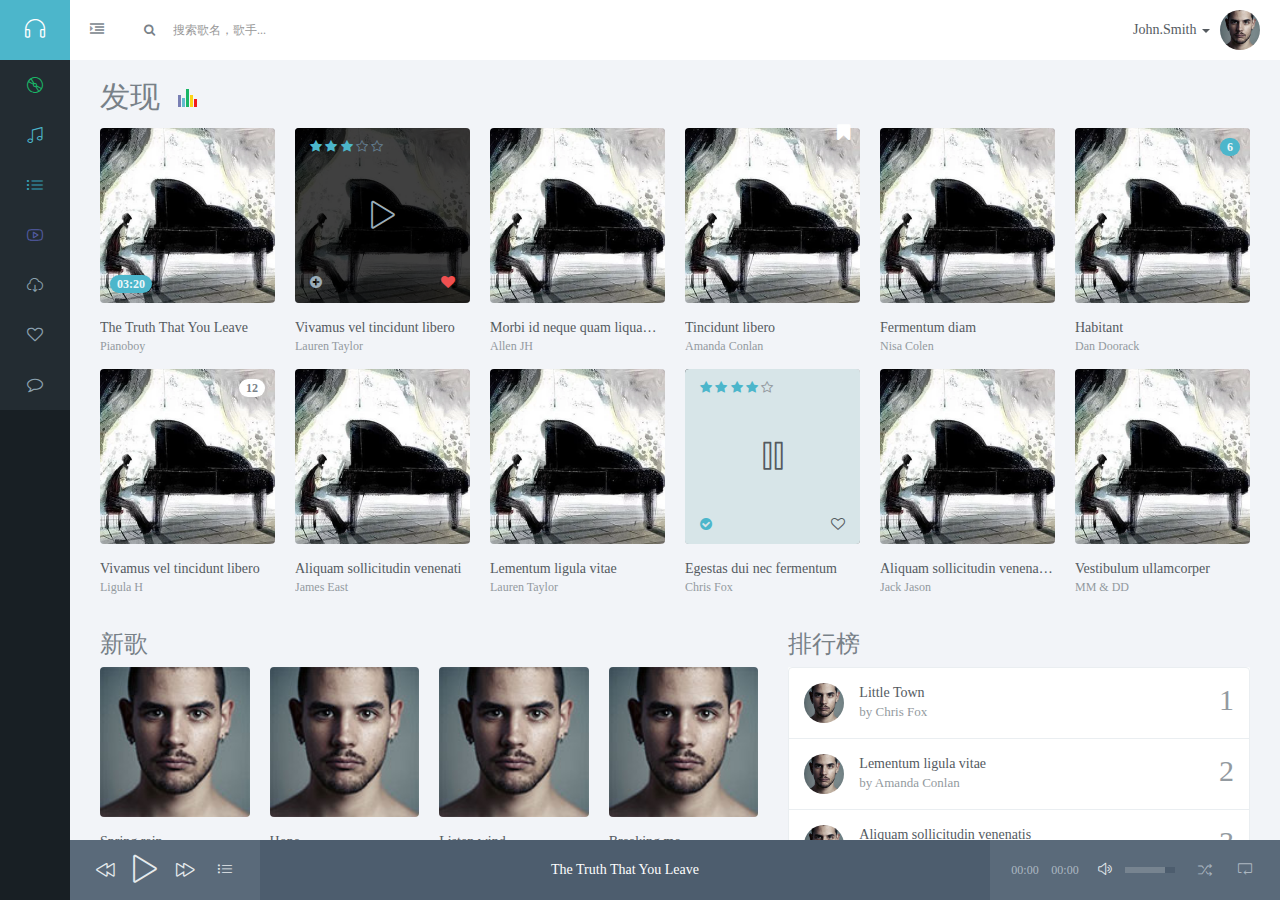
==== commit 927a1c28: "sun" ====
--- a/changyinge/index.html
+++ b/changyinge/index.html
@@ -118,44 +118,25 @@
                     <li class="m-b hidden-nav-xs"></li>
                   </ul>
                   
-                  <ul class="nav text-sm">
-                    <li class="hidden-nav-xs padder m-t m-b-sm text-xs text-muted">
-                      <span class="pull-right"><a href="#"><i class="icon-plus i-lg"></i></a></span>
-                      歌单
-                    </li>
-                    <li>
-                      <a href="#">
-                        <i class="icon-music-tone icon"></i>
-                        <span class="font-bold">嘻哈
-                        </span>
-                      </a>
-                    </li>
-                    <li>
-                      <a href="#">
-                        <i class="icon-playlist icon text-success-lter"></i>
-                        <b class="badge bg-success dker pull-right">9</b>
-                        <span class="font-bold">爵士</span>
-                      </a>
-                    </li>
-                  </ul>
+                  
                   <ul class="nav bg clearfix">
                     <li class="hidden-nav-xs padder m-t m-b-sm text-xs text-muted">
                       我的
                     </li>
                     <li>
-                      <a href="download.html">
+                      <a href="download.html" class="myzone">
                         <i class="icon-cloud-download"></i>
                         <span class="font-bold">下载</span>
                       </a>
                     </li>
                     <li>
-                      <a href="enshrine.html">
+                      <a href="enshrine.html" class="myzone">
                         <i class="fa fa-heart-o"></i>
                         <span class="font-bold">收藏</span>
                       </a>
                     </li>
                     <li>
-                      <a href="comment.html">
+                      <a href="comment.html" class="myzone">
                         <i class="fa fa-comment-o"></i>
                         <span class="font-bold">评论</span>
                       </a>
@@ -197,7 +178,7 @@
                               <i class="fa fa-star-o text-muted"></i>
                             </div>
                             <div class="center text-center m-t-n">
-                              <a href="http://www.webcod.cn:8080/h.mp3"><i class="icon-control-play i-2x"></i></a>    <!-- 修改 -->
+                              <a href="#" class="jp-play-the-song"><i class="icon-control-play i-2x"></i></a>    <!-- 修改 -->
                             </div>
                             <div class="bottom padder m-b-sm">
                               <a href="#" class="pull-right">
@@ -228,7 +209,7 @@
                               <i class="fa fa-star-o text-muted"></i>
                             </div>
                             <div class="center text-center m-t-n">
-                              <a href="http://www.webcod.cn:8080/h.mp3" data-toggle="class">
+                              <a href="#" data-toggle="class">
                                 <i class="icon-control-play i-2x text"></i>
                                 <i class="icon-control-pause i-2x text-active"></i>
                               </a>
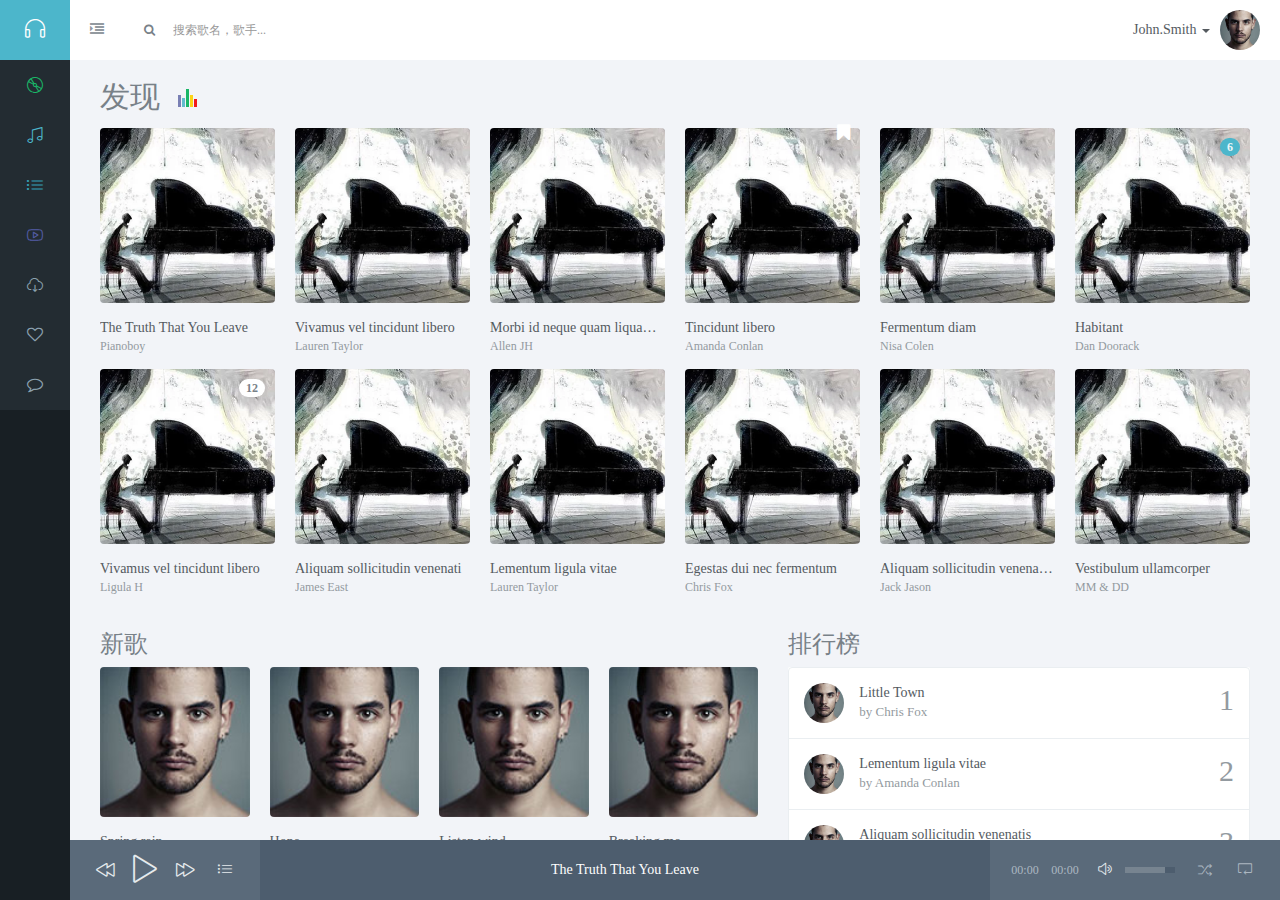
==== commit 8989751f: "sun" ====
--- a/changyinge/index.html
+++ b/changyinge/index.html
@@ -166,26 +166,29 @@
                     <div class="col-xs-6 col-sm-4 col-md-3 col-lg-2">
                       <div class="item">
                         <div class="pos-rlt">
-                          <div class="bottom">
-                            <span class="badge bg-info m-l-sm m-b-sm">03:20</span>
-                          </div>
-                          <div class="item-overlay opacity r r-2x bg-black">
-                            <div class="text-info padder m-t-sm text-sm">
-                              <i class="fa fa-star"></i>
-                              <i class="fa fa-star"></i>
-                              <i class="fa fa-star"></i>
-                              <i class="fa fa-star"></i>
-                              <i class="fa fa-star-o text-muted"></i>
-                            </div>
-                            <div class="center text-center m-t-n">
-                              <a href="#" class="jp-play-the-song"><i class="icon-control-play i-2x"></i></a>    <!-- 修改 -->
-                            </div>
-                            <div class="bottom padder m-b-sm">
-                              <a href="#" class="pull-right">
-                                <i class="fa fa-heart-o"></i>
-                              </a>
-                              <a href="#">
-                                <i class="fa fa-plus-circle"></i>
+                          
+                          <div class="item-overlay opacity r r-2x bg-black">
+                            <div class="text-info padder m-t-sm text-sm">
+                              <i class="fa fa-star"></i>
+                              <i class="fa fa-star"></i>
+                              <i class="fa fa-star"></i>
+                              <i class="fa fa-star"></i>
+                              <i class="fa fa-star-o text-muted"></i>
+                            </div>
+                            <div class="center text-center m-t-n">
+                              <a href="#" class="jp-play-the-song">
+                                <i class="icon-control-play i-2x text"></i>
+                                <i class="icon-control-pause i-2x text-active"></i>
+                              </a>    <!-- 修改 -->
+                            </div>
+                            <div class="bottom padder m-b-sm">
+                              <a href="#" class="pull-right active" data-toggle="class">
+                                <i class="fa fa-heart-o text-active"></i>
+                                <i class="fa fa-heart text text-danger"></i>
+                              </a>
+                              <a href="#" data-toggle="class">
+                                <i class="fa fa-plus-circle text"></i>
+                                <i class="fa fa-check-circle text-active text-info"></i>
                               </a>
                             </div>
                           </div>
@@ -197,27 +200,28 @@
                         </div>
                       </div>
                     </div>
-                    <div class="col-xs-6 col-sm-4 col-md-3 col-lg-2">
-                      <div class="item">
-                        <div class="pos-rlt">
-                          <div class="item-overlay opacity r r-2x bg-black active">
-                            <div class="text-info padder m-t-sm text-sm">
-                              <i class="fa fa-star"></i>
-                              <i class="fa fa-star"></i>
-                              <i class="fa fa-star"></i>
-                              <i class="fa fa-star-o text-muted"></i>
-                              <i class="fa fa-star-o text-muted"></i>
-                            </div>
-                            <div class="center text-center m-t-n">
-                              <a href="#" data-toggle="class">
-                                <i class="icon-control-play i-2x text"></i>
-                                <i class="icon-control-pause i-2x text-active"></i>
-                              </a>
-                            </div>
-                            <div class="bottom padder m-b-sm">
-                              <a href="#" class="pull-right active" data-toggle="class">
-                                <i class="fa fa-heart-o text"></i>
-                                <i class="fa fa-heart text-active text-danger"></i>
+                    <div class="clearfix visible-xs"></div>
+                    <div class="col-xs-6 col-sm-4 col-md-3 col-lg-2">
+                      <div class="item">
+                        <div class="pos-rlt">
+                          <div class="item-overlay opacity r r-2x bg-black">
+                            <div class="text-info padder m-t-sm text-sm">
+                              <i class="fa fa-star"></i>
+                              <i class="fa fa-star"></i>
+                              <i class="fa fa-star"></i>
+                              <i class="fa fa-star"></i>
+                              <i class="fa fa-star-o text-muted"></i>
+                            </div>
+                            <div class="center text-center m-t-n">
+                              <a href="#" class="jp-play-the-song">
+                                <i class="icon-control-play i-2x text"></i>
+                                <i class="icon-control-pause i-2x text-active"></i>
+                              </a>  
+                            </div>
+                            <div class="bottom padder m-b-sm">
+                              <a href="#" class="pull-right active" data-toggle="class">
+                                <i class="fa fa-heart-o text-active"></i>
+                                <i class="fa fa-heart text text-danger"></i>
                               </a>
                               <a href="#" data-toggle="class">
                                 <i class="fa fa-plus-circle text"></i>
@@ -246,14 +250,19 @@
                               <i class="fa fa-star-o text-muted"></i>
                             </div>
                             <div class="center text-center m-t-n">
-                              <a href="#"><i class="icon-control-play i-2x"></i></a>
-                            </div>
-                            <div class="bottom padder m-b-sm">
-                              <a href="#" class="pull-right">
-                                <i class="fa fa-heart-o"></i>
-                              </a>
-                              <a href="#">
-                                <i class="fa fa-plus-circle"></i>
+                              <a href="#" class="jp-play-the-song">
+                                <i class="icon-control-play i-2x text"></i>
+                                <i class="icon-control-pause i-2x text-active"></i>
+                              </a>  
+                            </div>
+                            <div class="bottom padder m-b-sm">
+                              <a href="#" class="pull-right active" data-toggle="class">
+                                <i class="fa fa-heart-o text-active"></i>
+                                <i class="fa fa-heart text text-danger"></i>
+                              </a>
+                              <a href="#" data-toggle="class">
+                                <i class="fa fa-plus-circle text"></i>
+                                <i class="fa fa-check-circle text-active text-info"></i>
                               </a>
                             </div>
                           </div>
@@ -277,14 +286,19 @@
                               <i class="fa fa-star-o text-muted"></i>
                             </div>
                             <div class="center text-center m-t-n">
-                              <a href="#"><i class="icon-control-play i-2x"></i></a>
-                            </div>
-                            <div class="bottom padder m-b-sm">
-                              <a href="#" class="pull-right">
-                                <i class="fa fa-heart-o"></i>
-                              </a>
-                              <a href="#">
-                                <i class="fa fa-plus-circle"></i>
+                              <a href="#" class="jp-play-the-song">
+                                <i class="icon-control-play i-2x text"></i>
+                                <i class="icon-control-pause i-2x text-active"></i>
+                              </a>  
+                            </div>
+                            <div class="bottom padder m-b-sm">
+                              <a href="#" class="pull-right active" data-toggle="class">
+                                <i class="fa fa-heart-o text-active"></i>
+                                <i class="fa fa-heart text text-danger"></i>
+                              </a>
+                              <a href="#" data-toggle="class">
+                                <i class="fa fa-plus-circle text"></i>
+                                <i class="fa fa-check-circle text-active text-info"></i>
                               </a>
                             </div>
                           </div>
@@ -314,14 +328,19 @@
                               <i class="fa fa-star-o text-muted"></i>
                             </div>
                             <div class="center text-center m-t-n">
-                              <a href="#"><i class="icon-control-play i-2x"></i></a>
-                            </div>
-                            <div class="bottom padder m-b-sm">
-                              <a href="#" class="pull-right">
-                                <i class="fa fa-heart-o"></i>
-                              </a>
-                              <a href="#">
-                                <i class="fa fa-plus-circle"></i>
+                              <a href="#" class="jp-play-the-song">
+                                <i class="icon-control-play i-2x text"></i>
+                                <i class="icon-control-pause i-2x text-active"></i>
+                              </a>  
+                            </div>
+                            <div class="bottom padder m-b-sm">
+                              <a href="#" class="pull-right active" data-toggle="class">
+                                <i class="fa fa-heart-o text-active"></i>
+                                <i class="fa fa-heart text text-danger"></i>
+                              </a>
+                              <a href="#" data-toggle="class">
+                                <i class="fa fa-plus-circle text"></i>
+                                <i class="fa fa-check-circle text-active text-info"></i>
                               </a>
                             </div>
                           </div>
@@ -348,14 +367,19 @@
                               <i class="fa fa-star-o text-muted"></i>
                             </div>
                             <div class="center text-center m-t-n">
-                              <a href="#"><i class="icon-control-play i-2x"></i></a>
-                            </div>
-                            <div class="bottom padder m-b-sm">
-                              <a href="#" class="pull-right">
-                                <i class="fa fa-heart-o"></i>
-                              </a>
-                              <a href="#">
-                                <i class="fa fa-plus-circle"></i>
+                              <a href="#" class="jp-play-the-song">
+                                <i class="icon-control-play i-2x text"></i>
+                                <i class="icon-control-pause i-2x text-active"></i>
+                              </a>  
+                            </div>
+                            <div class="bottom padder m-b-sm">
+                              <a href="#" class="pull-right active" data-toggle="class">
+                                <i class="fa fa-heart-o text-active"></i>
+                                <i class="fa fa-heart text text-danger"></i>
+                              </a>
+                              <a href="#" data-toggle="class">
+                                <i class="fa fa-plus-circle text"></i>
+                                <i class="fa fa-check-circle text-active text-info"></i>
                               </a>
                             </div>
                           </div>                          
@@ -380,14 +404,19 @@
                               <i class="fa fa-star-o text-muted"></i>
                             </div>
                             <div class="center text-center m-t-n">
-                              <a href="#"><i class="icon-control-play i-2x"></i></a>
-                            </div>
-                            <div class="bottom padder m-b-sm">
-                              <a href="#" class="pull-right">
-                                <i class="fa fa-heart-o"></i>
-                              </a>
-                              <a href="#">
-                                <i class="fa fa-plus-circle"></i>
+                              <a href="#" class="jp-play-the-song">
+                                <i class="icon-control-play i-2x text"></i>
+                                <i class="icon-control-pause i-2x text-active"></i>
+                              </a>  
+                            </div>
+                            <div class="bottom padder m-b-sm">
+                              <a href="#" class="pull-right active" data-toggle="class">
+                                <i class="fa fa-heart-o text-active"></i>
+                                <i class="fa fa-heart text text-danger"></i>
+                              </a>
+                              <a href="#" data-toggle="class">
+                                <i class="fa fa-plus-circle text"></i>
+                                <i class="fa fa-check-circle text-active text-info"></i>
                               </a>
                             </div>
                           </div>
@@ -414,14 +443,19 @@
                               <i class="fa fa-star-o text-muted"></i>
                             </div>
                             <div class="center text-center m-t-n">
-                              <a href="#"><i class="icon-control-play i-2x"></i></a>
-                            </div>
-                            <div class="bottom padder m-b-sm">
-                              <a href="#" class="pull-right">
-                                <i class="fa fa-heart-o"></i>
-                              </a>
-                              <a href="#">
-                                <i class="fa fa-plus-circle"></i>
+                              <a href="#" class="jp-play-the-song">
+                                <i class="icon-control-play i-2x text"></i>
+                                <i class="icon-control-pause i-2x text-active"></i>
+                              </a>  
+                            </div>
+                            <div class="bottom padder m-b-sm">
+                              <a href="#" class="pull-right active" data-toggle="class">
+                                <i class="fa fa-heart-o text-active"></i>
+                                <i class="fa fa-heart text text-danger"></i>
+                              </a>
+                              <a href="#" data-toggle="class">
+                                <i class="fa fa-plus-circle text"></i>
+                                <i class="fa fa-check-circle text-active text-info"></i>
                               </a>
                             </div>
                           </div>
@@ -446,14 +480,19 @@
                               <i class="fa fa-star-o text-muted"></i>
                             </div>
                             <div class="center text-center m-t-n">
-                              <a href="#"><i class="icon-control-play i-2x"></i></a>
-                            </div>
-                            <div class="bottom padder m-b-sm">
-                              <a href="#" class="pull-right">
-                                <i class="fa fa-heart-o"></i>
-                              </a>
-                              <a href="#">
-                                <i class="fa fa-plus-circle"></i>
+                              <a href="#" class="jp-play-the-song">
+                                <i class="icon-control-play i-2x text"></i>
+                                <i class="icon-control-pause i-2x text-active"></i>
+                              </a>  
+                            </div>
+                            <div class="bottom padder m-b-sm">
+                              <a href="#" class="pull-right active" data-toggle="class">
+                                <i class="fa fa-heart-o text-active"></i>
+                                <i class="fa fa-heart text text-danger"></i>
+                              </a>
+                              <a href="#" data-toggle="class">
+                                <i class="fa fa-plus-circle text"></i>
+                                <i class="fa fa-check-circle text-active text-info"></i>
                               </a>
                             </div>
                           </div>
@@ -465,29 +504,30 @@
                         </div>
                       </div>
                     </div>
-                    <div class="col-xs-6 col-sm-4 col-md-3 col-lg-2">
-                      <div class="item">
-                        <div class="pos-rlt">
-                          <div class="item-overlay r r-2x bg-light dker active">
-                            <div class="text-info padder m-t-sm text-sm">
-                              <i class="fa fa-star"></i>
-                              <i class="fa fa-star"></i>
-                              <i class="fa fa-star"></i>
-                              <i class="fa fa-star"></i>
-                              <i class="fa fa-star-o text-muted"></i>
-                            </div>
-                            <div class="center text-center m-t-n">
-                              <a href="#" data-toggle="class" class="active">
-                                <i class="icon-control-play i-2x text"></i>
-                                <i class="icon-control-pause i-2x text-active"></i>
-                              </a>
-                            </div>
-                            <div class="bottom padder m-b-sm">
-                              <a href="#" class="pull-right" data-toggle="class">
-                                <i class="fa fa-heart-o text"></i>
-                                <i class="fa fa-heart text-active text-danger"></i>
-                              </a>
-                              <a href="#" class="active" data-toggle="class">
+                    <div class="clearfix visible-xs"></div>
+                    <div class="col-xs-6 col-sm-4 col-md-3 col-lg-2">
+                      <div class="item">
+                        <div class="pos-rlt">
+                          <div class="item-overlay opacity r r-2x bg-black">
+                            <div class="text-info padder m-t-sm text-sm">
+                              <i class="fa fa-star"></i>
+                              <i class="fa fa-star"></i>
+                              <i class="fa fa-star"></i>
+                              <i class="fa fa-star"></i>
+                              <i class="fa fa-star-o text-muted"></i>
+                            </div>
+                            <div class="center text-center m-t-n">
+                              <a href="#" class="jp-play-the-song">
+                                <i class="icon-control-play i-2x text"></i>
+                                <i class="icon-control-pause i-2x text-active"></i>
+                              </a>  
+                            </div>
+                            <div class="bottom padder m-b-sm">
+                              <a href="#" class="pull-right active" data-toggle="class">
+                                <i class="fa fa-heart-o text-active"></i>
+                                <i class="fa fa-heart text text-danger"></i>
+                              </a>
+                              <a href="#" data-toggle="class">
                                 <i class="fa fa-plus-circle text"></i>
                                 <i class="fa fa-check-circle text-active text-info"></i>
                               </a>
@@ -514,14 +554,19 @@
                               <i class="fa fa-star-o text-muted"></i>
                             </div>
                             <div class="center text-center m-t-n">
-                              <a href="#"><i class="icon-control-play i-2x"></i></a>
-                            </div>
-                            <div class="bottom padder m-b-sm">
-                              <a href="#" class="pull-right">
-                                <i class="fa fa-heart-o"></i>
-                              </a>
-                              <a href="#">
-                                <i class="fa fa-plus-circle"></i>
+                              <a href="#" class="jp-play-the-song">
+                                <i class="icon-control-play i-2x text"></i>
+                                <i class="icon-control-pause i-2x text-active"></i>
+                              </a>  
+                            </div>
+                            <div class="bottom padder m-b-sm">
+                              <a href="#" class="pull-right active" data-toggle="class">
+                                <i class="fa fa-heart-o text-active"></i>
+                                <i class="fa fa-heart text text-danger"></i>
+                              </a>
+                              <a href="#" data-toggle="class">
+                                <i class="fa fa-plus-circle text"></i>
+                                <i class="fa fa-check-circle text-active text-info"></i>
                               </a>
                             </div>
                           </div>
@@ -545,14 +590,19 @@
                               <i class="fa fa-star-o text-muted"></i>
                             </div>
                             <div class="center text-center m-t-n">
-                              <a href="#"><i class="icon-control-play i-2x"></i></a>
-                            </div>
-                            <div class="bottom padder m-b-sm">
-                              <a href="#" class="pull-right">
-                                <i class="fa fa-heart-o"></i>
-                              </a>
-                              <a href="#">
-                                <i class="fa fa-plus-circle"></i>
+                              <a href="#" class="jp-play-the-song">
+                                <i class="icon-control-play i-2x text"></i>
+                                <i class="icon-control-pause i-2x text-active"></i>
+                              </a>  
+                            </div>
+                            <div class="bottom padder m-b-sm">
+                              <a href="#" class="pull-right active" data-toggle="class">
+                                <i class="fa fa-heart-o text-active"></i>
+                                <i class="fa fa-heart text text-danger"></i>
+                              </a>
+                              <a href="#" data-toggle="class">
+                                <i class="fa fa-plus-circle text"></i>
+                                <i class="fa fa-check-circle text-active text-info"></i>
                               </a>
                             </div>
                           </div>
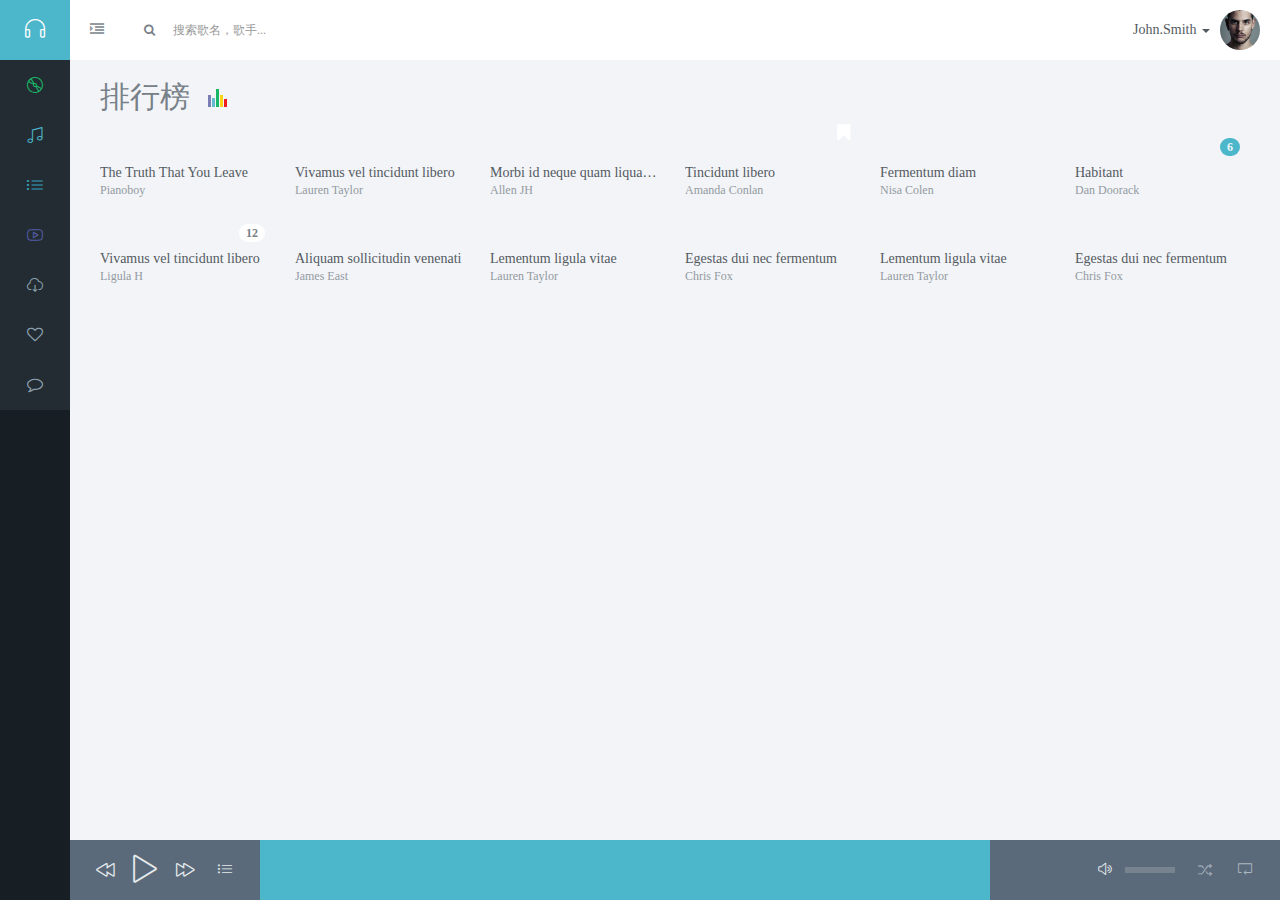
==== commit 86aa73d9: "sun" ====
--- a/changyinge/index.html
+++ b/changyinge/index.html
@@ -77,7 +77,7 @@
     <section>
       <section class="hbox stretch">
         <!-- .aside -->
-        <aside class="bg-black dk nav-xs aside hidden-print" id="nav">          
+        <aside class="bg-black dk nav-xs aside hidden-print" id="nav">  
           <section class="vbox">
             <section class="w-f-md scrollable">
               <div class="slim-scroll" data-height="auto" data-disable-fade-out="true" data-distance="0" data-size="10px" data-railOpacity="0.2">
@@ -155,7 +155,7 @@
             <section>
               <section class="vbox">
                 <section class="scrollable padder-lg w-f-md" id="bjax-target">
-                  <h2 class="font-thin m-b">发现 <span class="musicbar animate inline m-l-sm" style="width:20px;height:20px">
+                  <h2 class="font-thin m-b">排行榜 <span class="musicbar animate inline m-l-sm" style="width:20px;height:20px">
                     <span class="bar1 a1 bg-primary lter"></span>
                     <span class="bar2 a2 bg-info lt"></span>
                     <span class="bar3 a3 bg-success"></span>
@@ -163,7 +163,7 @@
                     <span class="bar5 a5 bg-danger dker"></span>
                   </span></h2>
                   <div class="row row-sm">
-                    <div class="col-xs-6 col-sm-4 col-md-3 col-lg-2">
+                    <div class="col-xs-5 col-sm-4 col-md-3 col-lg-2">
                       <div class="item">
                         <div class="pos-rlt">
                           
@@ -192,89 +192,90 @@
                               </a>
                             </div>
                           </div>
-                          <a href="#"><img src="images/p1.jpg" alt="" class="r r-2x img-full"></a>
-                        </div>
-                        <div class="padder-v">
-                          <a href="#" class="text-ellipsis">The Truth That You Leave</a>
+                          <a href="#" class="imgBox"><img src="images/default.jpg" alt="" class="r r-2x img-full"></a>
+                        </div>
+                        <div class="padder-v">
+                          <a href="#" class="text-ellipsis"><span class="songName">The Truth That You Leave</span></a>
                           <a href="#" class="text-ellipsis text-xs text-muted">Pianoboy</a>
                         </div>
                       </div>
                     </div>
                     <div class="clearfix visible-xs"></div>
-                    <div class="col-xs-6 col-sm-4 col-md-3 col-lg-2">
-                      <div class="item">
-                        <div class="pos-rlt">
-                          <div class="item-overlay opacity r r-2x bg-black">
-                            <div class="text-info padder m-t-sm text-sm">
-                              <i class="fa fa-star"></i>
-                              <i class="fa fa-star"></i>
-                              <i class="fa fa-star"></i>
-                              <i class="fa fa-star"></i>
-                              <i class="fa fa-star-o text-muted"></i>
-                            </div>
-                            <div class="center text-center m-t-n">
-                              <a href="#" class="jp-play-the-song">
-                                <i class="icon-control-play i-2x text"></i>
-                                <i class="icon-control-pause i-2x text-active"></i>
-                              </a>  
-                            </div>
-                            <div class="bottom padder m-b-sm">
-                              <a href="#" class="pull-right active" data-toggle="class">
-                                <i class="fa fa-heart-o text-active"></i>
-                                <i class="fa fa-heart text text-danger"></i>
-                              </a>
-                              <a href="#" data-toggle="class">
-                                <i class="fa fa-plus-circle text"></i>
-                                <i class="fa fa-check-circle text-active text-info"></i>
-                              </a>
-                            </div>
-                          </div>
-                          <a href="#"><img src="images/p2.jpg" alt="" class="r r-2x img-full"></a>
-                        </div>
-                        <div class="padder-v">
-                          <a href="#" class="text-ellipsis">Vivamus vel tincidunt libero</a>
+                    <div class="col-xs-5 col-sm-4 col-md-3 col-lg-2">
+                      <div class="item">
+                        <div class="pos-rlt">
+                          <div class="item-overlay opacity r r-2x bg-black">
+                            <div class="text-info padder m-t-sm text-sm">
+                              <i class="fa fa-star"></i>
+                              <i class="fa fa-star"></i>
+                              <i class="fa fa-star"></i>
+                              <i class="fa fa-star"></i>
+                              <i class="fa fa-star-o text-muted"></i>
+                            </div>
+                            <div class="center text-center m-t-n">
+                              <a href="#" class="jp-play-the-song">
+                                <i class="icon-control-play i-2x text"></i>
+                                <i class="icon-control-pause i-2x text-active"></i>
+                              </a>  
+                            </div>
+                            <div class="bottom padder m-b-sm">
+                              <a href="#" class="pull-right active" data-toggle="class">
+                                <i class="fa fa-heart-o text-active"></i>
+                                <i class="fa fa-heart text text-danger"></i>
+                              </a>
+                              <a href="#" data-toggle="class">
+                                <i class="fa fa-plus-circle text"></i>
+                                <i class="fa fa-check-circle text-active text-info"></i>
+                              </a>
+                            </div>
+                          </div>
+                          <a href="#"  class="imgBox"><img src="images/default.jpg" alt="" class="r r-2x img-full"></a>
+                        </div>
+                        <div class="padder-v">
+                          <a href="#" class="text-ellipsis"><span class="songName">Vivamus vel tincidunt libero</span></a>
                           <a href="#" class="text-ellipsis text-xs text-muted">Lauren Taylor</a>
                         </div>
                       </div>
                     </div>
                     <div class="clearfix visible-xs"></div>
-                    <div class="col-xs-6 col-sm-4 col-md-3 col-lg-2">
-                      <div class="item">
-                        <div class="pos-rlt">
-                          <div class="item-overlay opacity r r-2x bg-black">
-                            <div class="text-info padder m-t-sm text-sm">
-                              <i class="fa fa-star"></i>
-                              <i class="fa fa-star"></i>
-                              <i class="fa fa-star"></i>
-                              <i class="fa fa-star"></i>
-                              <i class="fa fa-star-o text-muted"></i>
-                            </div>
-                            <div class="center text-center m-t-n">
-                              <a href="#" class="jp-play-the-song">
-                                <i class="icon-control-play i-2x text"></i>
-                                <i class="icon-control-pause i-2x text-active"></i>
-                              </a>  
-                            </div>
-                            <div class="bottom padder m-b-sm">
-                              <a href="#" class="pull-right active" data-toggle="class">
-                                <i class="fa fa-heart-o text-active"></i>
-                                <i class="fa fa-heart text text-danger"></i>
-                              </a>
-                              <a href="#" data-toggle="class">
-                                <i class="fa fa-plus-circle text"></i>
-                                <i class="fa fa-check-circle text-active text-info"></i>
-                              </a>
-                            </div>
-                          </div>
-                          <a href="#"><img src="images/p3.jpg" alt="" class="r r-2x img-full"></a>
-                        </div>
-                        <div class="padder-v">
-                          <a href="#" class="text-ellipsis">Morbi id neque quam liquam sollicitudin</a>
+                    <div class="col-xs-5 col-sm-4 col-md-3 col-lg-2">
+                      <div class="item">
+                        <div class="pos-rlt">
+                          <div class="item-overlay opacity r r-2x bg-black">
+                            <div class="text-info padder m-t-sm text-sm">
+                              <i class="fa fa-star"></i>
+                              <i class="fa fa-star"></i>
+                              <i class="fa fa-star"></i>
+                              <i class="fa fa-star"></i>
+                              <i class="fa fa-star-o text-muted"></i>
+                            </div>
+                            <div class="center text-center m-t-n">
+                              <a href="#" class="jp-play-the-song">
+                                <i class="icon-control-play i-2x text"></i>
+                                <i class="icon-control-pause i-2x text-active"></i>
+                              </a>  
+                            </div>
+                            <div class="bottom padder m-b-sm">
+                              <a href="#" class="pull-right active" data-toggle="class">
+                                <i class="fa fa-heart-o text-active"></i>
+                                <i class="fa fa-heart text text-danger"></i>
+                              </a>
+                              <a href="#" data-toggle="class">
+                                <i class="fa fa-plus-circle text"></i>
+                                <i class="fa fa-check-circle text-active text-info"></i>
+                              </a>
+                            </div>
+                          </div>
+                          <a href="#" class="imgBox"><img src="images/default.jpg" alt="" class="r r-2x img-full"></a>
+                        </div>
+                        <div class="padder-v">
+                          <a href="#" class="text-ellipsis"><span class="songName">Morbi id neque quam liquam sollicitudin</span></a>
                           <a href="#" class="text-ellipsis text-xs text-muted">Allen JH</a>
                         </div>
                       </div>
                     </div>
-                    <div class="col-xs-6 col-sm-4 col-md-3 col-lg-2">
+                    <div class="clearfix visible-xs"></div>
+                    <div class="col-xs-5 col-sm-4 col-md-3 col-lg-2">
                       <div class="item">
                         <div class="pos-rlt">
                           <div class="item-overlay opacity r r-2x bg-black">
@@ -307,52 +308,53 @@
                               <i class="fa fa-bookmark i-lg"></i>
                             </span>
                           </div>
-                          <a href="#"><img src="images/p4.jpg" alt="" class="r r-2x img-full"></a>
-                        </div>
-                        <div class="padder-v">
-                          <a href="#" class="text-ellipsis">Tincidunt libero</a>
+                          <a href="#"  class="imgBox"><img src="images/default.jpg" alt="" class="r r-2x img-full"></a>
+                        </div>
+                        <div class="padder-v">
+                          <a href="#" class="text-ellipsis"><span class="songName">Tincidunt libero</span></a>
                           <a href="#" class="text-ellipsis text-xs text-muted">Amanda Conlan</a>
                         </div>
                       </div>
                     </div>
                     <div class="clearfix visible-xs"></div>
-                    <div class="col-xs-6 col-sm-4 col-md-3 col-lg-2">
-                      <div class="item">
-                        <div class="pos-rlt">
-                          <div class="item-overlay opacity r r-2x bg-black">
-                            <div class="text-info padder m-t-sm text-sm">
-                              <i class="fa fa-star"></i>
-                              <i class="fa fa-star"></i>
-                              <i class="fa fa-star"></i>
-                              <i class="fa fa-star"></i>
-                              <i class="fa fa-star-o text-muted"></i>
-                            </div>
-                            <div class="center text-center m-t-n">
-                              <a href="#" class="jp-play-the-song">
-                                <i class="icon-control-play i-2x text"></i>
-                                <i class="icon-control-pause i-2x text-active"></i>
-                              </a>  
-                            </div>
-                            <div class="bottom padder m-b-sm">
-                              <a href="#" class="pull-right active" data-toggle="class">
-                                <i class="fa fa-heart-o text-active"></i>
-                                <i class="fa fa-heart text text-danger"></i>
-                              </a>
-                              <a href="#" data-toggle="class">
-                                <i class="fa fa-plus-circle text"></i>
-                                <i class="fa fa-check-circle text-active text-info"></i>
-                              </a>
-                            </div>
-                          </div>
-                          <a href="#"><img src="images/p5.jpg" alt="" class="r r-2x img-full"></a>
-                        </div>
-                        <div class="padder-v">
-                          <a href="#" class="text-ellipsis">Fermentum diam</a>
+                    <div class="col-xs-5 col-sm-4 col-md-3 col-lg-2">
+                      <div class="item">
+                        <div class="pos-rlt">
+                          <div class="item-overlay opacity r r-2x bg-black">
+                            <div class="text-info padder m-t-sm text-sm">
+                              <i class="fa fa-star"></i>
+                              <i class="fa fa-star"></i>
+                              <i class="fa fa-star"></i>
+                              <i class="fa fa-star"></i>
+                              <i class="fa fa-star-o text-muted"></i>
+                            </div>
+                            <div class="center text-center m-t-n">
+                              <a href="#" class="jp-play-the-song">
+                                <i class="icon-control-play i-2x text"></i>
+                                <i class="icon-control-pause i-2x text-active"></i>
+                              </a>  
+                            </div>
+                            <div class="bottom padder m-b-sm">
+                              <a href="#" class="pull-right active" data-toggle="class">
+                                <i class="fa fa-heart-o text-active"></i>
+                                <i class="fa fa-heart text text-danger"></i>
+                              </a>
+                              <a href="#" data-toggle="class">
+                                <i class="fa fa-plus-circle text"></i>
+                                <i class="fa fa-check-circle text-active text-info"></i>
+                              </a>
+                            </div>
+                          </div>
+                          <a href="#" class="imgBox"><img src="images/default.jpg" alt="" class="r r-2x img-full"></a>
+                        </div>
+                        <div class="padder-v">
+                          <a href="#" class="text-ellipsis"><span class="songName">Fermentum diam</span></a>
                           <a href="#" class="text-ellipsis text-xs text-muted">Nisa Colen</a>
                         </div>
                       </div>
                     </div>
-                    <div class="col-xs-6 col-sm-4 col-md-3 col-lg-2">
+                    <div class="clearfix visible-xs"></div>
+                    <div class="col-xs-5 col-sm-4 col-md-3 col-lg-2">
                       <div class="item">
                         <div class="pos-rlt">
                           <div class="top">
@@ -383,16 +385,16 @@
                               </a>
                             </div>
                           </div>                          
-                          <a href="#"><img src="images/p6.jpg" alt="" class="r r-2x img-full"></a>
-                        </div>
-                        <div class="padder-v">
-                          <a href="#" class="text-ellipsis">Habitant</a>
+                          <a href="#" class="imgBox"><img src="images/default.jpg" alt="" class="r r-2x img-full"></a>
+                        </div>
+                        <div class="padder-v">
+                          <a href="#" class="text-ellipsis"><span class="songName">Habitant</span></a>
                           <a href="#" class="text-ellipsis text-xs text-muted">Dan Doorack</a>
                         </div>
                       </div>
                     </div>
                     <div class="clearfix visible-xs"></div>
-                    <div class="col-xs-6 col-sm-4 col-md-3 col-lg-2">
+                    <div class="col-xs-5 col-sm-4 col-md-3 col-lg-2">
                       <div class="item">
                         <div class="pos-rlt">
                           <div class="item-overlay opacity r r-2x bg-black">
@@ -423,388 +425,202 @@
                           <div class="top">
                             <span class="pull-right m-t-sm m-r-sm badge bg-white">12</span>
                           </div>
-                          <a href="#"><img src="images/p7.jpg" alt="" class="r r-2x img-full"></a>
-                        </div>
-                        <div class="padder-v">
-                          <a href="#" class="text-ellipsis">Vivamus vel tincidunt libero</a>
+                          <a href="#" class="imgBox"><img src="images/default.jpg" alt="" class="r r-2x img-full"></a>
+                        </div>
+                        <div class="padder-v">
+                          <a href="#" class="text-ellipsis"><span class="songName">Vivamus vel tincidunt libero</span></a>
                           <a href="#" class="text-ellipsis text-xs text-muted">Ligula H</a>
                         </div>
                       </div>
                     </div>
-                    <div class="col-xs-6 col-sm-4 col-md-3 col-lg-2">
-                      <div class="item">
-                        <div class="pos-rlt">
-                          <div class="item-overlay opacity r r-2x bg-black">
-                            <div class="text-info padder m-t-sm text-sm">
-                              <i class="fa fa-star"></i>
-                              <i class="fa fa-star"></i>
-                              <i class="fa fa-star"></i>
-                              <i class="fa fa-star"></i>
-                              <i class="fa fa-star-o text-muted"></i>
-                            </div>
-                            <div class="center text-center m-t-n">
-                              <a href="#" class="jp-play-the-song">
-                                <i class="icon-control-play i-2x text"></i>
-                                <i class="icon-control-pause i-2x text-active"></i>
-                              </a>  
-                            </div>
-                            <div class="bottom padder m-b-sm">
-                              <a href="#" class="pull-right active" data-toggle="class">
-                                <i class="fa fa-heart-o text-active"></i>
-                                <i class="fa fa-heart text text-danger"></i>
-                              </a>
-                              <a href="#" data-toggle="class">
-                                <i class="fa fa-plus-circle text"></i>
-                                <i class="fa fa-check-circle text-active text-info"></i>
-                              </a>
-                            </div>
-                          </div>
-                          <a href="#"><img src="images/p8.jpg" alt="" class="r r-2x img-full"></a>
-                        </div>
-                        <div class="padder-v">
-                          <a href="#" class="text-ellipsis">Aliquam sollicitudin venenati</a>
+                    <div class="clearfix visible-xs"></div>
+                    <div class="col-xs-5 col-sm-4 col-md-3 col-lg-2">
+                      <div class="item">
+                        <div class="pos-rlt">
+                          <div class="item-overlay opacity r r-2x bg-black">
+                            <div class="text-info padder m-t-sm text-sm">
+                              <i class="fa fa-star"></i>
+                              <i class="fa fa-star"></i>
+                              <i class="fa fa-star"></i>
+                              <i class="fa fa-star"></i>
+                              <i class="fa fa-star-o text-muted"></i>
+                            </div>
+                            <div class="center text-center m-t-n">
+                              <a href="#" class="jp-play-the-song">
+                                <i class="icon-control-play i-2x text"></i>
+                                <i class="icon-control-pause i-2x text-active"></i>
+                              </a>  
+                            </div>
+                            <div class="bottom padder m-b-sm">
+                              <a href="#" class="pull-right active" data-toggle="class">
+                                <i class="fa fa-heart-o text-active"></i>
+                                <i class="fa fa-heart text text-danger"></i>
+                              </a>
+                              <a href="#" data-toggle="class">
+                                <i class="fa fa-plus-circle text"></i>
+                                <i class="fa fa-check-circle text-active text-info"></i>
+                              </a>
+                            </div>
+                          </div>
+                          <a href="#" class="imgBox"><img src="images/default.jpg" alt="" class="r r-2x img-full"></a>
+                        </div>
+                        <div class="padder-v">
+                          <a href="#" class="text-ellipsis"><span class="songName">Aliquam sollicitudin venenati</span></a>
                           <a href="#" class="text-ellipsis text-xs text-muted">James East</a>
                         </div>
                       </div>
                     </div>
                     <div class="clearfix visible-xs"></div>
-                    <div class="col-xs-6 col-sm-4 col-md-3 col-lg-2">
-                      <div class="item">
-                        <div class="pos-rlt">
-                          <div class="item-overlay opacity r r-2x bg-black">
-                            <div class="text-info padder m-t-sm text-sm">
-                              <i class="fa fa-star"></i>
-                              <i class="fa fa-star"></i>
-                              <i class="fa fa-star"></i>
-                              <i class="fa fa-star"></i>
-                              <i class="fa fa-star-o text-muted"></i>
-                            </div>
-                            <div class="center text-center m-t-n">
-                              <a href="#" class="jp-play-the-song">
-                                <i class="icon-control-play i-2x text"></i>
-                                <i class="icon-control-pause i-2x text-active"></i>
-                              </a>  
-                            </div>
-                            <div class="bottom padder m-b-sm">
-                              <a href="#" class="pull-right active" data-toggle="class">
-                                <i class="fa fa-heart-o text-active"></i>
-                                <i class="fa fa-heart text text-danger"></i>
-                              </a>
-                              <a href="#" data-toggle="class">
-                                <i class="fa fa-plus-circle text"></i>
-                                <i class="fa fa-check-circle text-active text-info"></i>
-                              </a>
-                            </div>
-                          </div>
-                          <a href="#"><img src="images/p9.jpg" alt="" class="r r-2x img-full"></a>
-                        </div>
-                        <div class="padder-v">
-                          <a href="#" class="text-ellipsis">Lementum ligula vitae</a>
+                    <div class="col-xs-5 col-sm-4 col-md-3 col-lg-2">
+                      <div class="item">
+                        <div class="pos-rlt">
+                          <div class="item-overlay opacity r r-2x bg-black">
+                            <div class="text-info padder m-t-sm text-sm">
+                              <i class="fa fa-star"></i>
+                              <i class="fa fa-star"></i>
+                              <i class="fa fa-star"></i>
+                              <i class="fa fa-star"></i>
+                              <i class="fa fa-star-o text-muted"></i>
+                            </div>
+                            <div class="center text-center m-t-n">
+                              <a href="#" class="jp-play-the-song">
+                                <i class="icon-control-play i-2x text"></i>
+                                <i class="icon-control-pause i-2x text-active"></i>
+                              </a>  
+                            </div>
+                            <div class="bottom padder m-b-sm">
+                              <a href="#" class="pull-right active" data-toggle="class">
+                                <i class="fa fa-heart-o text-active"></i>
+                                <i class="fa fa-heart text text-danger"></i>
+                              </a>
+                              <a href="#" data-toggle="class">
+                                <i class="fa fa-plus-circle text"></i>
+                                <i class="fa fa-check-circle text-active text-info"></i>
+                              </a>
+                            </div>
+                          </div>
+                          <a href="#" class="imgBox"><img src="images/default.jpg" alt="" class="r r-2x img-full"></a>
+                        </div>
+                        <div class="padder-v">
+                          <a href="#" class="text-ellipsis"><span class="songName">Lementum ligula vitae</span></a>
                           <a href="#" class="text-ellipsis text-xs text-muted">Lauren Taylor</a>
                         </div>
                       </div>
                     </div>
                     <div class="clearfix visible-xs"></div>
-                    <div class="col-xs-6 col-sm-4 col-md-3 col-lg-2">
-                      <div class="item">
-                        <div class="pos-rlt">
-                          <div class="item-overlay opacity r r-2x bg-black">
-                            <div class="text-info padder m-t-sm text-sm">
-                              <i class="fa fa-star"></i>
-                              <i class="fa fa-star"></i>
-                              <i class="fa fa-star"></i>
-                              <i class="fa fa-star"></i>
-                              <i class="fa fa-star-o text-muted"></i>
-                            </div>
-                            <div class="center text-center m-t-n">
-                              <a href="#" class="jp-play-the-song">
-                                <i class="icon-control-play i-2x text"></i>
-                                <i class="icon-control-pause i-2x text-active"></i>
-                              </a>  
-                            </div>
-                            <div class="bottom padder m-b-sm">
-                              <a href="#" class="pull-right active" data-toggle="class">
-                                <i class="fa fa-heart-o text-active"></i>
-                                <i class="fa fa-heart text text-danger"></i>
-                              </a>
-                              <a href="#" data-toggle="class">
-                                <i class="fa fa-plus-circle text"></i>
-                                <i class="fa fa-check-circle text-active text-info"></i>
-                              </a>
-                            </div>
-                          </div>
-                          <a href="#"><img src="images/p10.jpg" alt="" class="r r-2x img-full"></a>
-                        </div>
-                        <div class="padder-v">
-                          <a href="#" class="text-ellipsis">Egestas dui nec fermentum </a>
+                    <div class="col-xs-5 col-sm-4 col-md-3 col-lg-2">
+                      <div class="item">
+                        <div class="pos-rlt">
+                          <div class="item-overlay opacity r r-2x bg-black">
+                            <div class="text-info padder m-t-sm text-sm">
+                              <i class="fa fa-star"></i>
+                              <i class="fa fa-star"></i>
+                              <i class="fa fa-star"></i>
+                              <i class="fa fa-star"></i>
+                              <i class="fa fa-star-o text-muted"></i>
+                            </div>
+                            <div class="center text-center m-t-n">
+                              <a href="#" class="jp-play-the-song">
+                                <i class="icon-control-play i-2x text"></i>
+                                <i class="icon-control-pause i-2x text-active"></i>
+                              </a>  
+                            </div>
+                            <div class="bottom padder m-b-sm">
+                              <a href="#" class="pull-right active" data-toggle="class">
+                                <i class="fa fa-heart-o text-active"></i>
+                                <i class="fa fa-heart text text-danger"></i>
+                              </a>
+                              <a href="#" data-toggle="class">
+                                <i class="fa fa-plus-circle text"></i>
+                                <i class="fa fa-check-circle text-active text-info"></i>
+                              </a>
+                            </div>
+                          </div>
+                          <a href="#" class="imgBox"><img src="images/default.jpg" alt="" class="r r-2x img-full"></a>
+                        </div>
+                        <div class="padder-v">
+                          <a href="#" class="text-ellipsis"><span class="songName">Egestas dui nec fermentum </span></a>
                           <a href="#" class="text-ellipsis text-xs text-muted">Chris Fox</a>
                         </div>
                       </div>
                     </div>
                     <div class="clearfix visible-xs"></div>
-                    <div class="col-xs-6 col-sm-4 col-md-3 col-lg-2">
-                      <div class="item">
-                        <div class="pos-rlt">
-                          <div class="item-overlay opacity r r-2x bg-black">
-                            <div class="text-info padder m-t-sm text-sm">
-                              <i class="fa fa-star"></i>
-                              <i class="fa fa-star"></i>
-                              <i class="fa fa-star"></i>
-                              <i class="fa fa-star"></i>
-                              <i class="fa fa-star-o text-muted"></i>
-                            </div>
-                            <div class="center text-center m-t-n">
-                              <a href="#" class="jp-play-the-song">
-                                <i class="icon-control-play i-2x text"></i>
-                                <i class="icon-control-pause i-2x text-active"></i>
-                              </a>  
-                            </div>
-                            <div class="bottom padder m-b-sm">
-                              <a href="#" class="pull-right active" data-toggle="class">
-                                <i class="fa fa-heart-o text-active"></i>
-                                <i class="fa fa-heart text text-danger"></i>
-                              </a>
-                              <a href="#" data-toggle="class">
-                                <i class="fa fa-plus-circle text"></i>
-                                <i class="fa fa-check-circle text-active text-info"></i>
-                              </a>
-                            </div>
-                          </div>
-                          <a href="#"><img src="images/p11.jpg" alt="" class="r r-2x img-full"></a>
-                        </div>
-                        <div class="padder-v">
-                          <a href="#" class="text-ellipsis">Aliquam sollicitudin venenatis ipsum</a>
-                          <a href="#" class="text-ellipsis text-xs text-muted">Jack Jason</a>
-                        </div>
-                      </div>
-                    </div>
-                    <div class="col-xs-6 col-sm-4 col-md-3 col-lg-2">
-                      <div class="item">
-                        <div class="pos-rlt">
-                          <div class="item-overlay opacity r r-2x bg-black">
-                            <div class="text-info padder m-t-sm text-sm">
-                              <i class="fa fa-star"></i>
-                              <i class="fa fa-star"></i>
-                              <i class="fa fa-star"></i>
-                              <i class="fa fa-star"></i>
-                              <i class="fa fa-star-o text-muted"></i>
-                            </div>
-                            <div class="center text-center m-t-n">
-                              <a href="#" class="jp-play-the-song">
-                                <i class="icon-control-play i-2x text"></i>
-                                <i class="icon-control-pause i-2x text-active"></i>
-                              </a>  
-                            </div>
-                            <div class="bottom padder m-b-sm">
-                              <a href="#" class="pull-right active" data-toggle="class">
-                                <i class="fa fa-heart-o text-active"></i>
-                                <i class="fa fa-heart text text-danger"></i>
-                              </a>
-                              <a href="#" data-toggle="class">
-                                <i class="fa fa-plus-circle text"></i>
-                                <i class="fa fa-check-circle text-active text-info"></i>
-                              </a>
-                            </div>
-                          </div>
-                          <a href="#"><img src="images/p12.jpg" alt="" class="r r-2x img-full"></a>
-                        </div>
-                        <div class="padder-v">
-                          <a href="#" class="text-ellipsis">Vestibulum ullamcorper</a>
-                          <a href="#" class="text-ellipsis text-xs text-muted">MM &amp; DD</a>
-                        </div>
-                      </div>
-                    </div>
+                    <div class="col-xs-5 col-sm-4 col-md-3 col-lg-2">
+                      <div class="item">
+                        <div class="pos-rlt">
+                          <div class="item-overlay opacity r r-2x bg-black">
+                            <div class="text-info padder m-t-sm text-sm">
+                              <i class="fa fa-star"></i>
+                              <i class="fa fa-star"></i>
+                              <i class="fa fa-star"></i>
+                              <i class="fa fa-star"></i>
+                              <i class="fa fa-star-o text-muted"></i>
+                            </div>
+                            <div class="center text-center m-t-n">
+                              <a href="#" class="jp-play-the-song">
+                                <i class="icon-control-play i-2x text"></i>
+                                <i class="icon-control-pause i-2x text-active"></i>
+                              </a>  
+                            </div>
+                            <div class="bottom padder m-b-sm">
+                              <a href="#" class="pull-right active" data-toggle="class">
+                                <i class="fa fa-heart-o text-active"></i>
+                                <i class="fa fa-heart text text-danger"></i>
+                              </a>
+                              <a href="#" data-toggle="class">
+                                <i class="fa fa-plus-circle text"></i>
+                                <i class="fa fa-check-circle text-active text-info"></i>
+                              </a>
+                            </div>
+                          </div>
+                          <a href="#" class="imgBox"><img src="images/default.jpg" alt="" class="r r-2x img-full"></a>
+                        </div>
+                        <div class="padder-v">
+                          <a href="#" class="text-ellipsis"><span class="songName">Lementum ligula vitae</span></a>
+                          <a href="#" class="text-ellipsis text-xs text-muted">Lauren Taylor</a>
+                        </div>
+                      </div>
+                    </div>
+                    <div class="clearfix visible-xs"></div>
+                    <div class="col-xs-5 col-sm-4 col-md-3 col-lg-2">
+                      <div class="item">
+                        <div class="pos-rlt">
+                          <div class="item-overlay opacity r r-2x bg-black">
+                            <div class="text-info padder m-t-sm text-sm">
+                              <i class="fa fa-star"></i>
+                              <i class="fa fa-star"></i>
+                              <i class="fa fa-star"></i>
+                              <i class="fa fa-star"></i>
+                              <i class="fa fa-star-o text-muted"></i>
+                            </div>
+                            <div class="center text-center m-t-n">
+                              <a href="#" class="jp-play-the-song">
+                                <i class="icon-control-play i-2x text"></i>
+                                <i class="icon-control-pause i-2x text-active"></i>
+                              </a>  
+                            </div>
+                            <div class="bottom padder m-b-sm">
+                              <a href="#" class="pull-right active" data-toggle="class">
+                                <i class="fa fa-heart-o text-active"></i>
+                                <i class="fa fa-heart text text-danger"></i>
+                              </a>
+                              <a href="#" data-toggle="class">
+                                <i class="fa fa-plus-circle text"></i>
+                                <i class="fa fa-check-circle text-active text-info"></i>
+                              </a>
+                            </div>
+                          </div>
+                          <a href="#" class="imgBox"><img src="images/default.jpg" alt="" class="r r-2x img-full"></a>
+                        </div>
+                        <div class="padder-v">
+                          <a href="#" class="text-ellipsis"><span class="songName">Egestas dui nec fermentum </span></a>
+                          <a href="#" class="text-ellipsis text-xs text-muted">Chris Fox</a>
+                        </div>
+                      </div>
+                    </div>
+                    
                   </div>
-                  <div class="row">
-                    <div class="col-md-7">
-                      <h3 class="font-thin">新歌</h3>
-                      <div class="row row-sm">
-                        <div class="col-xs-6 col-sm-3">
-                          <div class="item">
-                            <div class="pos-rlt">
-                              <div class="item-overlay opacity r r-2x bg-black">
-                                <div class="center text-center m-t-n">
-                                  <a href="#"><i class="fa fa-play-circle i-2x"></i></a>
-                                </div>
-                              </div>
-                              <a href="#"><img src="images/a2.png" alt="" class="r r-2x img-full"></a>
-                            </div>
-                            <div class="padder-v">
-                              <a href="#" class="text-ellipsis">Spring rain</a>
-                              <a href="#" class="text-ellipsis text-xs text-muted">Miaow</a>
-                            </div>
-                          </div>
-                        </div>
-                        <div class="col-xs-6 col-sm-3">
-                          <div class="item">
-                            <div class="pos-rlt">
-                              <div class="item-overlay opacity r r-2x bg-black">
-                                <div class="center text-center m-t-n">
-                                  <a href="#"><i class="fa fa-play-circle i-2x"></i></a>
-                                </div>
-                              </div>
-                              <a href="#"><img src="images/a3.png" alt="" class="r r-2x img-full"></a>
-                            </div>
-                            <div class="padder-v">
-                              <a href="#" class="text-ellipsis">Hope</a>
-                              <a href="#" class="text-ellipsis text-xs text-muted">Miya</a>
-                            </div>
-                          </div>
-                        </div>
-                        <div class="col-xs-6 col-sm-3">
-                          <div class="item">
-                            <div class="pos-rlt">
-                              <div class="item-overlay opacity r r-2x bg-black">
-                                <div class="center text-center m-t-n">
-                                  <a href="#"><i class="fa fa-play-circle i-2x"></i></a>
-                                </div>
-                              </div>
-                              <a href="#"><img src="images/a8.png" alt="" class="r r-2x img-full"></a>
-                            </div>
-                            <div class="padder-v">
-                              <a href="#" class="text-ellipsis">Listen wind</a>
-                              <a href="#" class="text-ellipsis text-xs text-muted">Soyia Jess</a>
-                            </div>
-                          </div>
-                        </div>
-                        <div class="col-xs-6 col-sm-3">
-                          <div class="item">
-                            <div class="pos-rlt">
-                              <div class="item-overlay opacity r r-2x bg-black">
-                                <div class="center text-center m-t-n">
-                                  <a href="#"><i class="fa fa-play-circle i-2x"></i></a>
-                                </div>
-                              </div>
-                              <a href="#"><img src="images/a9.png" alt="" class="r r-2x img-full"></a>
-                            </div>
-                            <div class="padder-v">
-                              <a href="#" class="text-ellipsis">Breaking me</a>
-                              <a href="#" class="text-ellipsis text-xs text-muted">Pett JA</a>
-                            </div>
-                          </div>
-                        </div>
-                        <div class="col-xs-6 col-sm-3">
-                          <div class="item">
-                            <div class="pos-rlt">
-                              <div class="item-overlay opacity r r-2x bg-black">
-                                <div class="center text-center m-t-n">
-                                  <a href="#"><i class="fa fa-play-circle i-2x"></i></a>
-                                </div>
-                              </div>
-                              <a href="#"><img src="images/a1.png" alt="" class="r r-2x img-full"></a>
-                            </div>
-                            <div class="padder-v">
-                              <a href="#" class="text-ellipsis">Nothing</a>
-                              <a href="#" class="text-ellipsis text-xs text-muted">Willion</a>
-                            </div>
-                          </div>
-                        </div>
-                        <div class="col-xs-6 col-sm-3">
-                          <div class="item">
-                            <div class="pos-rlt">
-                              <div class="item-overlay opacity r r-2x bg-black">
-                                <div class="center text-center m-t-n">
-                                  <a href="#"><i class="fa fa-play-circle i-2x"></i></a>
-                                </div>
-                              </div>
-                              <a href="#"><img src="images/a6.png" alt="" class="r r-2x img-full"></a>
-                            </div>
-                            <div class="padder-v">
-                              <a href="#" class="text-ellipsis">Panda Style</a>
-                              <a href="#" class="text-ellipsis text-xs text-muted">Lionie</a>
-                            </div>
-                          </div>
-                        </div>
-                        <div class="col-xs-6 col-sm-3">
-                          <div class="item">
-                            <div class="pos-rlt">
-                              <div class="item-overlay opacity r r-2x bg-black">
-                                <div class="center text-center m-t-n">
-                                  <a href="#"><i class="fa fa-play-circle i-2x"></i></a>
-                                </div>
-                              </div>
-                              <a href="#"><img src="images/a7.png" alt="" class="r r-2x img-full"></a>
-                            </div>
-                            <div class="padder-v">
-                              <a href="#" class="text-ellipsis">Hook Me</a>
-                              <a href="#" class="text-ellipsis text-xs text-muted">Gossi</a>
-                            </div>
-                          </div>
-                        </div>
-                        <div class="col-xs-6 col-sm-3">
-                          <div class="item">
-                            <div class="pos-rlt">
-                              <div class="item-overlay opacity r r-2x bg-black">
-                                <div class="center text-center m-t-n">
-                                  <a href="#"><i class="fa fa-play-circle i-2x"></i></a>
-                                </div>
-                              </div>
-                              <a href="#"><img src="images/a5.png" alt="" class="r r-2x img-full"></a>
-                            </div>
-                            <div class="padder-v">
-                              <a href="#" class="text-ellipsis">Tempered Song</a>
-                              <a href="#" class="text-ellipsis text-xs text-muted">Miaow</a>
-                            </div>
-                          </div>
-                        </div>
-                      </div>
-                    </div>
-                    <div class="col-md-5">
-                      <h3 class="font-thin">排行榜</h3>
-                      <div class="list-group bg-white list-group-lg no-bg auto">                          
-                        <a href="#" class="list-group-item clearfix">
-                          <span class="pull-right h2 text-muted m-l">1</span>
-                          <span class="pull-left thumb-sm avatar m-r">
-                            <img src="images/a4.png" alt="...">
-                          </span>
-                          <span class="clear">
-                            <span>Little Town</span>
-                            <small class="text-muted clear text-ellipsis">by Chris Fox</small>
-                          </span>
-                        </a>
-                        <a href="#" class="list-group-item clearfix">
-                          <span class="pull-right h2 text-muted m-l">2</span>
-                          <span class="pull-left thumb-sm avatar m-r">
-                            <img src="images/a5.png" alt="...">
-                          </span>
-                          <span class="clear">
-                            <span>Lementum ligula vitae</span>
-                            <small class="text-muted clear text-ellipsis">by Amanda Conlan</small>
-                          </span>
-                        </a>
-                        <a href="#" class="list-group-item clearfix">
-                          <span class="pull-right h2 text-muted m-l">3</span>
-                          <span class="pull-left thumb-sm avatar m-r">
-                            <img src="images/a6.png" alt="...">
-                          </span>
-                          <span class="clear">
-                            <span>Aliquam sollicitudin venenatis</span>
-                            <small class="text-muted clear text-ellipsis">by Dan Doorack</small>
-                          </span>
-                        </a>
-                        <a href="#" class="list-group-item clearfix">
-                          <span class="pull-right h2 text-muted m-l">4</span>
-                          <span class="pull-left thumb-sm avatar m-r">
-                            <img src="images/a7.png" alt="...">
-                          </span>
-                          <span class="clear">
-                            <span>Aliquam sollicitudin venenatis ipsum</span>
-                            <small class="text-muted clear text-ellipsis">by Lauren Taylor</small>
-                          </span>
-                        </a>
-                        <a href="#" class="list-group-item clearfix">
-                          <span class="pull-right h2 text-muted m-l">5</span>
-                          <span class="pull-left thumb-sm avatar m-r">
-                            <img src="images/a8.png" alt="...">
-                          </span>
-                          <span class="clear">
-                            <span>Vestibulum ullamcorper</span>
-                            <small class="text-muted clear text-ellipsis">by Dan Doorack</small>
-                          </span>
-                        </a>
-                      </div>
-                    </div>
-                  </div>
+                  
                   
                 </section>
                 <footer class="footer bg-dark">
@@ -897,6 +713,6 @@
   <script type="text/javascript" src="js/jPlayer/demo.js"></script>
 
   <script type="text/javascript" src="js/logout.js"></script>
-<div style="display:none"><script src='http://v7.cnzz.com/stat.php?id=155540&web_id=155540' language='JavaScript' charset='gb2312'></script></div>
+
 </body>
 </html>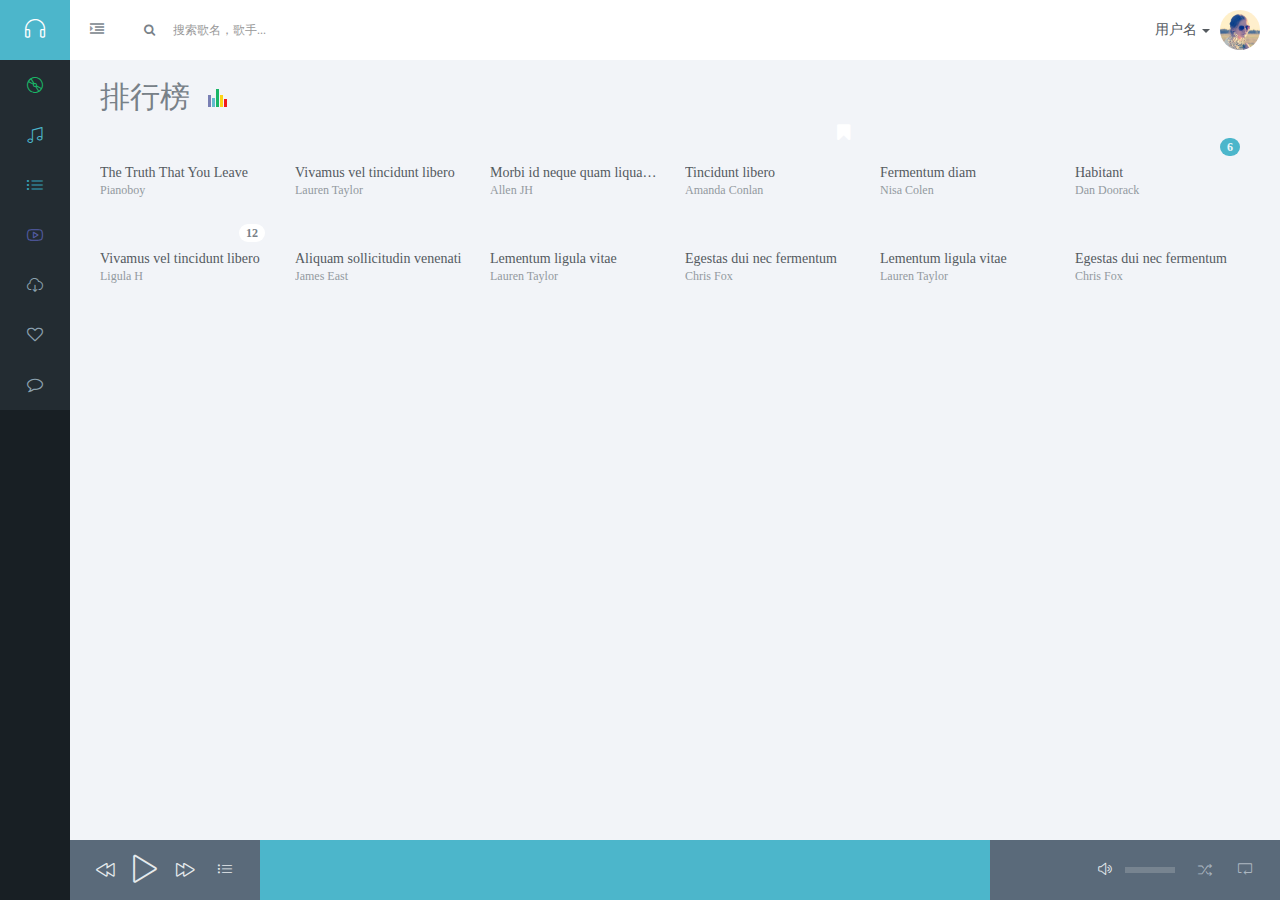
==== commit f4e781a0: "sun" ====
--- a/changyinge/index.html
+++ b/changyinge/index.html
@@ -12,6 +12,7 @@
   <link rel="stylesheet" href="css/simple-line-icons.css" type="text/css" />
   <link rel="stylesheet" href="css/font.css" type="text/css" />
   <link rel="stylesheet" href="css/app.css" type="text/css" />  
+  <link rel="stylesheet" type="text/css" href="css/resultList.css">
     <!--[if lt IE 9]>
     <script src="js/ie/html5shiv.js"></script>
     <script src="js/ie/respond.min.js"></script>
@@ -41,24 +42,26 @@
           </a>
         </li>
       </ul>
-      <form class="navbar-form navbar-left input-s-lg m-t m-l-n-xs hidden-xs" role="search">
+      
+      <div class="navbar-form navbar-left input-s-lg m-t m-l-n-xs hidden-xs" role="search">
         <div class="form-group">
           <div class="input-group">
-            <span class="input-group-btn">
+            <span class="input-group-btn" id="searchBtn">
               <button type="submit" class="btn btn-sm bg-white btn-icon rounded"><i class="fa fa-search"></i></button>
             </span>
             <input type="text" class="form-control input-sm no-border rounded" placeholder="搜索歌名，歌手...">
           </div>
         </div>
-      </form>
+        </div>
+      
       <div class="navbar-right ">
         <ul class="nav navbar-nav m-n hidden-xs nav-user user">
           <li class="dropdown">
             <a href="#" class="dropdown-toggle bg clear" data-toggle="dropdown" >
               <span class="thumb-sm avatar pull-right m-t-n-sm m-b-n-sm m-l-sm">
-                <img src="images/a0.png" alt="..." id="userImg">
+                <img src="images/m0.jpg" alt="..." id="userImg">
               </span>
-              <span id="userName">John.Smith</span> <b class="caret"></b>
+              <span id="userName">用户名</span> <b class="caret"></b>
             </a>
             <ul class="dropdown-menu animated fadeInRight">            
               <li>
@@ -698,6 +701,215 @@
           </section>
           <a href="#" class="hide nav-off-screen-block" data-toggle="class:nav-off-screen,open" data-target="#nav,html"></a>
         </section>
+        <section id="searchResult" style="display:none;">
+          <section class="vbox" id="bjax-el">
+            <section class="scrollable wrapper-lg">
+              <div id="resultList">
+                
+              </div>
+            </section>
+          </section>
+          <a href="#" class="hide nav-off-screen-block" data-toggle="class:nav-off-screen,open" data-target="#nav,html"></a>
+        </section>
+        <section id="content-detail" style="display:none;">
+          <section class="vbox" id="bjax-el">
+            <section class="scrollable wrapper-lg">
+              <div class="row">
+                <div class="col-sm-8">
+                  <div class="panel wrapper-lg">
+                    <div class="row">
+                      <div class="col-sm-5">
+                        <img src="images/m10.jpg" class="img-full m-b">
+                      </div>
+                      <div class="col-sm-7">
+                        <h2 class="m-t-none text-black"><span class="songDetailName">歌曲名</span></h2>
+                        <div class="clearfix m-b-lg">
+                          <div class="clear">
+                            <a href="#" class="text-info"><span class="singgerDetailName">歌手</span></a>
+                            
+                          </div>
+                        </div>
+                        <div class="m-b-lg">
+                          <a href="#" class="btn btn-default"><span id="commentCount">3</span>条评论</a>
+                          <a href="#" class="btn btn-default"><span id="downloadCount">0</span>次下载</a>
+                          <a href="#" class="btn btn-default"><span id="collectionsCount">0</span>次收藏</a>
+                        </div>
+                      </div>
+                    </div>
+                    <ul class="list-group list-group-lg">
+                      <li class="list-group-item">
+                        <div class="pull-right m-l">
+                          <a href="#" class="m-r-sm"><i class="icon-cloud-download"></i></a>
+                         
+                          <a href="#" class="pull-right active" data-toggle="class">
+                                <i class="fa fa-heart-o text-active"></i>
+                                <i class="fa fa-heart text text-danger"></i>
+                          </a>
+                        </div>
+                        <a href="#" class="jp-play-the-song m-r-sm pull-left">
+                          
+                          <i class="icon-control-play text"></i>
+                          <i class="icon-control-pause text-active"></i>
+                          
+                        </a>
+                        <div class="clear text-ellipsis">
+                          <span class="songDetailName">歌曲名</span>
+                          <span class="text-muted"> -- <span id="songTime">00:00</span></span>
+                        </div>
+                      </li>
+                      
+                    </ul>
+                    <h4 class="m-t-lg m-b"><span id="commentBigCount">3</span>条评论</h4>
+                    <section class="comment-list block">
+                      <article id="comment-id-1" class="comment-item">
+                        <a class="pull-left thumb-sm">
+                          <img src="images/a0.png" class="img-circle">
+                        </a>
+                        <section class="comment-body m-b">
+                          <header>
+                            <a href="#"><strong>John smith</strong></a>
+                            <label class="label bg-info m-l-xs">作者</label> 
+                            <span class="text-muted text-xs block m-t-xs">
+                              24分钟以前
+                            </span>
+                          </header>
+                          <div class="m-t-sm">Lorem ipsum dolor sit amet, consectetur adipiscing elit. Morbi id neque quam. Aliquam sollicitudin venenatis ipsum ac feugiat. Vestibulum.</div>
+                        </section>
+                      </article>
+                      <!-- .comment-reply -->
+                      <!-- <article id="comment-id-2" class="comment-item comment-reply">
+                        <a class="pull-left thumb-sm">
+                          <img src="images/a1.png" class="img-circle">
+                        </a>
+                        <section class="comment-body m-b">
+                          <header>
+                            <a href="#"><strong>John smith</strong></a>
+                            <label class="label bg-dark m-l-xs">用户</label> 
+                            <span class="text-muted text-xs block m-t-xs">
+                              26分钟以前
+                            </span>
+                          </header>
+                          <div class="m-t-sm">Lorem ipsum dolor sit amet, consecteter adipiscing elit, sed diam nonummy nibh euismod tincidunt ut laoreet.</div>
+                        </section>
+                      </article> -->
+                      <!-- / .comment-reply -->
+                      <!-- <article id="comment-id-2" class="comment-item">
+                        <a class="pull-left thumb-sm">
+                          <img src="images/a2.png" class="img-circle">
+                        </a>
+                        <section class="comment-body m-b">
+                          <header>
+                            <a href="#"><strong>John smith</strong></a>
+                            <label class="label bg-dark m-l-xs">用户</label> 
+                            <span class="text-muted text-xs block m-t-xs">
+                              26分钟以前
+                            </span>
+                          </header>
+                          <blockquote class="m-t">
+                            <p>Lorem ipsum dolor sit amet, consectetur adipiscing elit. Integer posuere erat a ante.</p>
+                            <small>Someone famous in <cite title="Source Title">Source Title</cite></small>
+                          </blockquote>
+                          <div class="m-t-sm">Lorem ipsum dolor sit amet, consecteter adipiscing elit, sed diam nonummy nibh euismod tincidunt ut laoreet.</div>
+                        </section>
+                      </article> -->
+                    </section>
+                    <h4 class="m-t-lg m-b">发布一条评论</h4>
+                    <form>
+                      <div class="form-group pull-in clearfix">
+                        <div class="col-sm-6">
+                          <label>你的姓名</label>
+                          <input type="text" class="form-control" placeholder="姓名">
+                        </div>
+                        <div class="col-sm-6">
+                          <label >邮箱</label>
+                          <input type="email" class="form-control" placeholder="输入邮箱">
+                        </div>
+                      </div>
+                      <div class="form-group">
+                        <label>评论</label>
+                        <textarea class="form-control" rows="5" placeholder="输入你的评论"></textarea>
+                      </div>
+                      <div class="form-group">
+                        <button type="submit" class="btn btn-success">提交评论</button>
+                      </div>
+                    </form>
+                  </div>
+                </div>
+                
+              </div>
+            </section>
+            <footer class="footer bg-info dker">
+              <div id="jp_container_N">
+                    <div class="jp-type-playlist">
+                      <div id="jplayer_N" class="jp-jplayer hide"></div>
+                      <div class="jp-gui">
+                        <div class="jp-video-play hide">
+                          <a class="jp-video-play-icon">play</a>
+                        </div>
+                        <div class="jp-interface">
+                          <div class="jp-controls">
+                            <div><a class="jp-previous"><i class="icon-control-rewind i-lg"></i></a></div>
+                            <div>
+                              <a class="jp-play"><i class="icon-control-play i-2x"></i></a>
+                              <a class="jp-pause hid"><i class="icon-control-pause i-2x"></i></a>
+                            </div>
+                            <div><a class="jp-next"><i class="icon-control-forward i-lg"></i></a></div>
+                            <div class="hide"><a class="jp-stop"><i class="fa fa-stop"></i></a></div>
+                            <div><a class="" data-toggle="dropdown" data-target="#playlist"><i class="icon-list"></i></a></div>
+                            <div class="jp-progress hidden-xs">
+                              <div class="jp-seek-bar dk">
+                                <div class="jp-play-bar bg-info">
+                                </div>
+                                <div class="jp-title text-lt">
+                                  <ul>
+                                    <li></li>
+                                  </ul>
+                                </div>
+                              </div>
+                            </div>
+                            <div class="hidden-xs hidden-sm jp-current-time text-xs text-muted"></div>
+                            <div class="hidden-xs hidden-sm jp-duration text-xs text-muted"></div>
+                            <div class="hidden-xs hidden-sm">
+                              <a class="jp-mute" title="音量"><i class="icon-volume-2"></i></a>
+                              <a class="jp-unmute hid" title="unmute"><i class="icon-volume-off"></i></a>
+                            </div>
+                            <div class="hidden-xs hidden-sm jp-volume">
+                              <div class="jp-volume-bar dk">
+                                <div class="jp-volume-bar-value lter"></div>
+                              </div>
+                            </div>
+                            <div>
+                              <a class="jp-shuffle" title="随机播放"><i class="icon-shuffle text-muted"></i></a>
+                              <a class="jp-shuffle-off hid" title="关闭随机播放"><i class="icon-shuffle text-lt"></i></a>
+                            </div>
+                            <div>
+                              <a class="jp-repeat" title="重复播放"><i class="icon-loop text-muted"></i></a>
+                              <a class="jp-repeat-off hid" title="关闭重复播放"><i class="icon-loop text-lt"></i></a>
+                            </div>
+
+                            <div class="hide">
+                              <a class="jp-full-screen" title="full screen"><i class="fa fa-expand"></i></a>
+                              <a class="jp-restore-screen" title="restore screen"><i class="fa fa-compress text-lt"></i></a>
+                            </div>
+                          </div>
+                        </div>
+                      </div>
+                      <div class="jp-playlist dropup" id="playlist">
+                        <ul class="dropdown-menu aside-xl dker">
+                          <!-- The method Playlist.displayPlaylist() uses this unordered list -->
+                          <li class="list-group-item"></li>
+                        </ul>
+                      </div>
+                      <div class="jp-no-solution hide">
+                        <span>Update Required</span>
+                        To play the media you will need to either update your browser to a recent version or update your <a href="http://get.adobe.com/flashplayer/" target="_blank">Flash plugin</a>.
+                      </div>
+                    </div>
+                  </div>
+            </footer>
+          </section>
+          <a href="#" class="hide nav-off-screen-block" data-toggle="class:nav-off-screen,open" data-target="#nav,html"></a>
+        </section>
       </section>
     </section>    
   </section>
@@ -713,6 +925,7 @@
   <script type="text/javascript" src="js/jPlayer/demo.js"></script>
 
   <script type="text/javascript" src="js/logout.js"></script>
-
+  <script type="text/javascript" src="js/searchsong.js"></script>
+  <script type="text/javascript" src="js/username.js"></script>
 </body>
 </html>